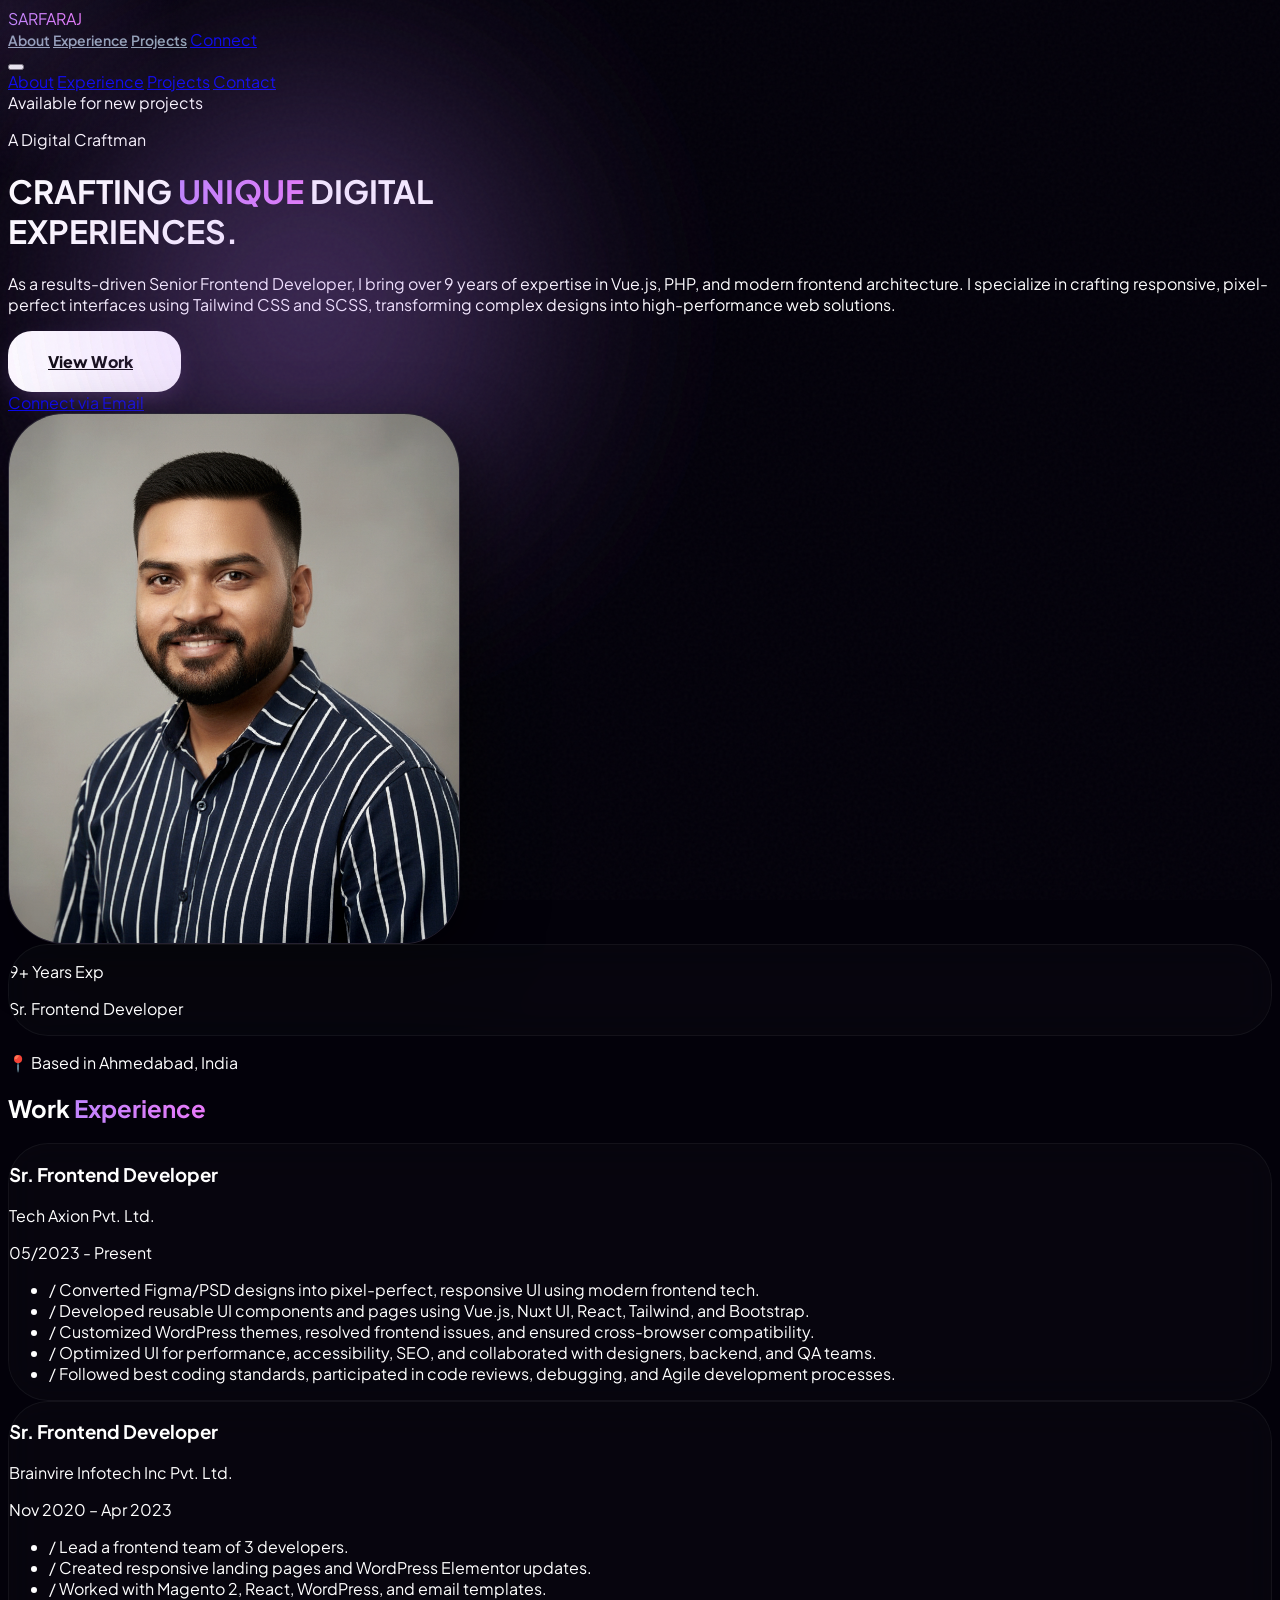
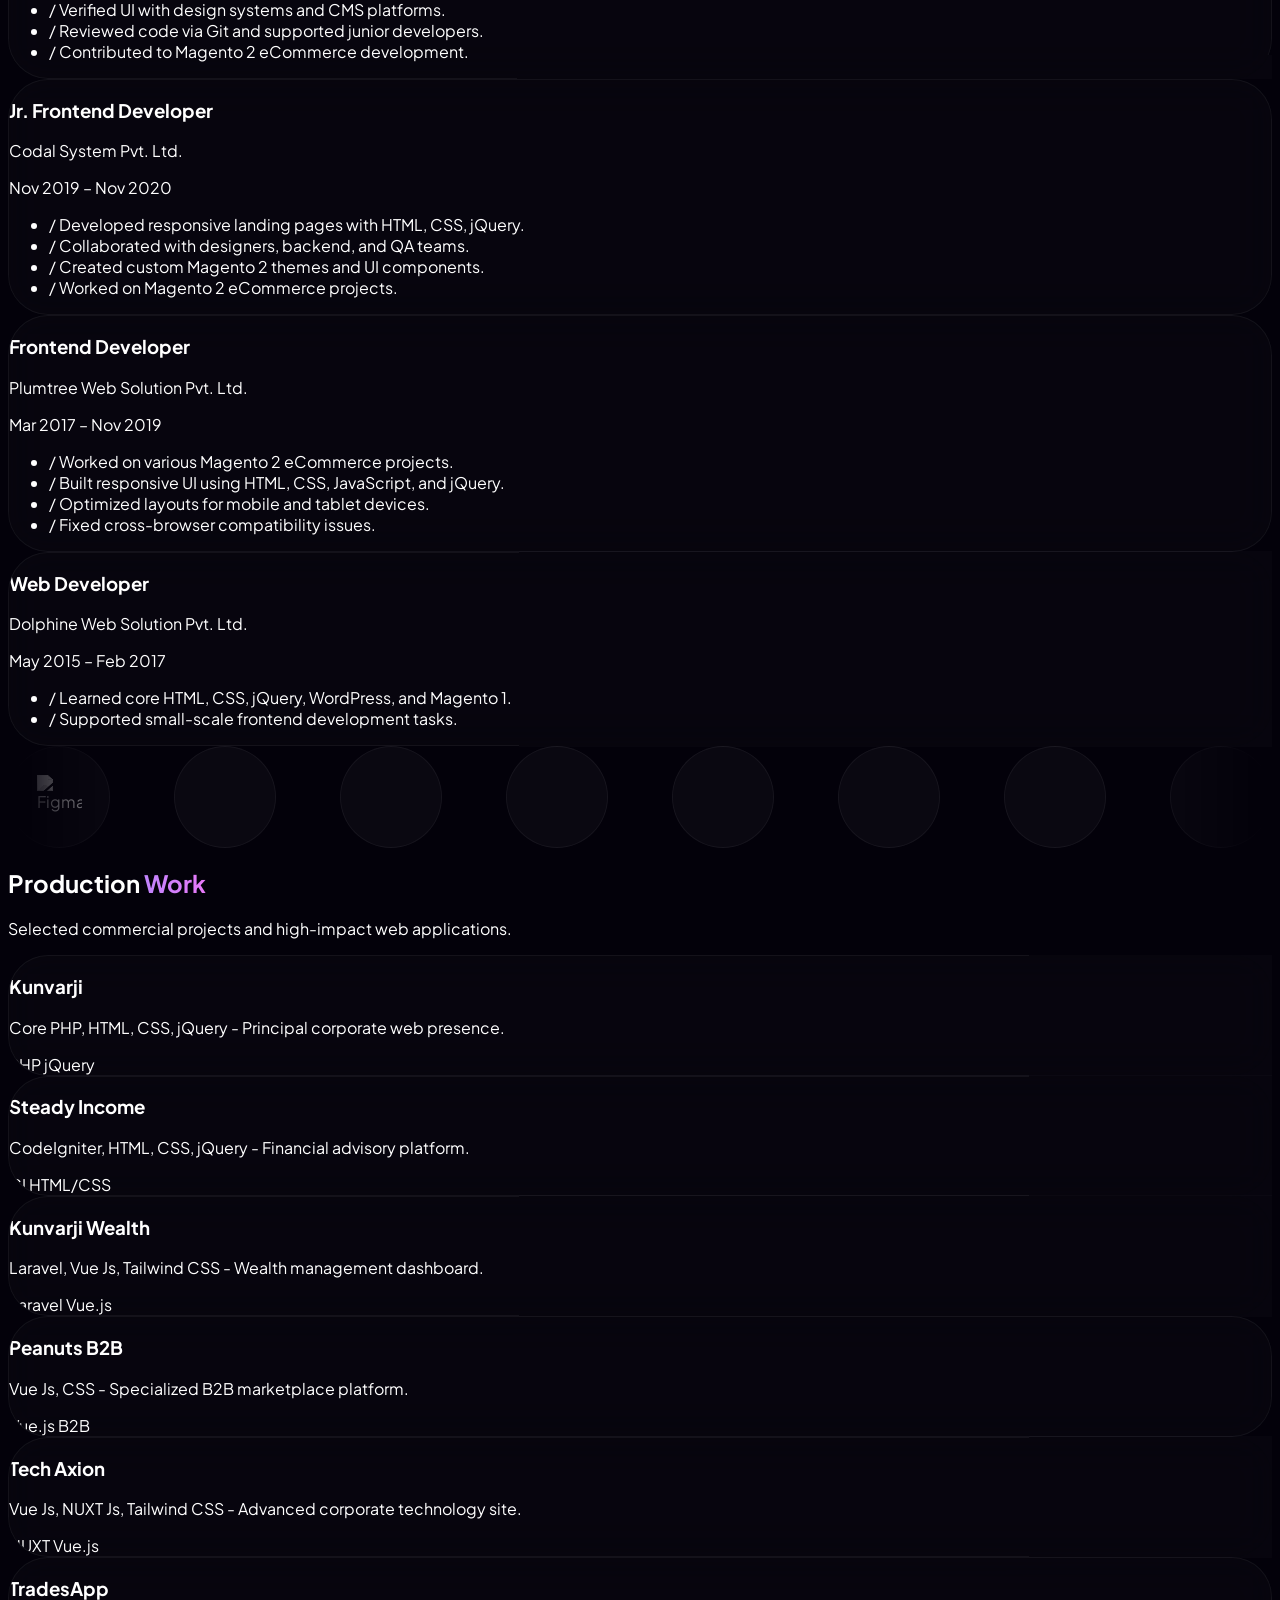
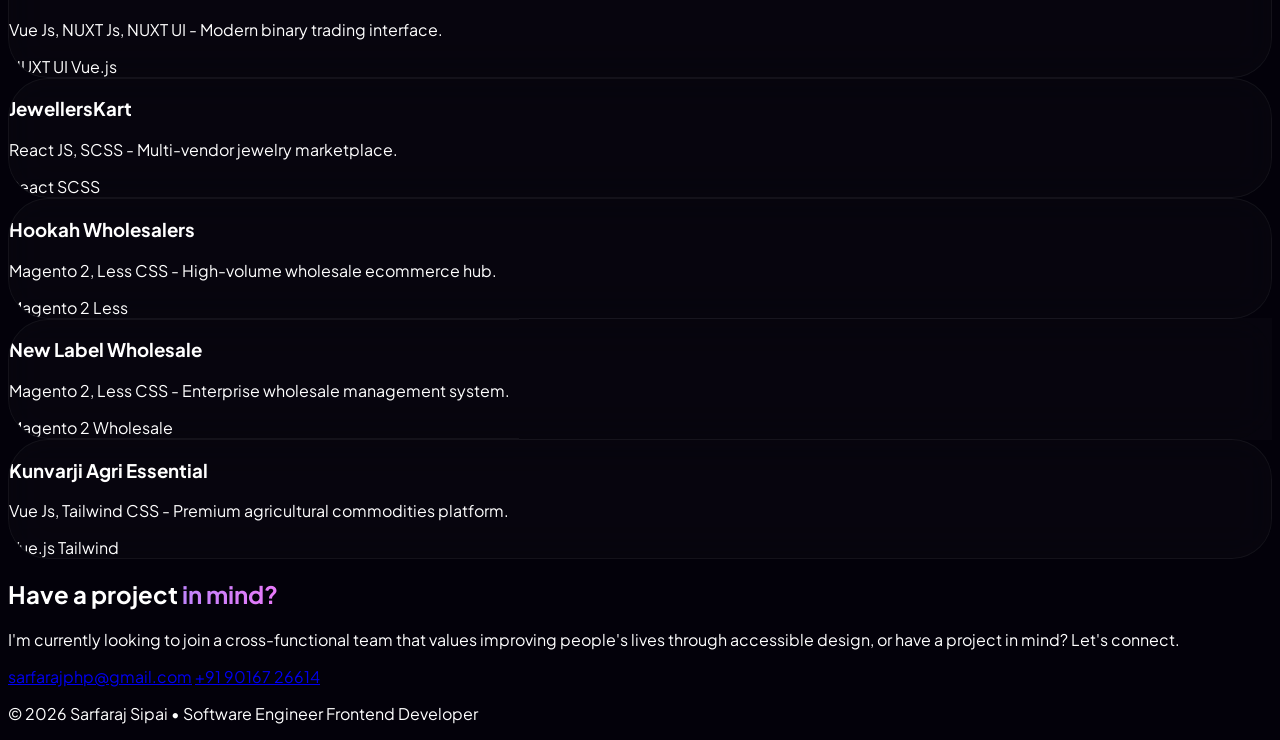
==== index.html @ a752e2d1 "updated file name" ====
<!DOCTYPE html>
<html lang="en">
<head>
    <meta charset="UTF-8">
    <meta name="viewport" content="width=device-width, initial-scale=1.0, viewport-fit=cover">
    <title>Sarfaraj Sipai | Senior Frontend Developer & UI/UX Designer</title>
    
    <!-- Premium Fonts -->
    <link rel="preconnect" href="https://fonts.googleapis.com">
    <link rel="preconnect" href="https://fonts.gstatic.com" crossorigin>
    <link href="https://fonts.googleapis.com/css2?family=Plus+Jakarta+Sans:wght@300;400;500;600;700;800&family=Outfit:wght@400;500;600;700;800;900&family=Playfair+Display:ital,wght@0,500;0,700;1,500&display=swap" rel="stylesheet">
    
    <!-- Tailwind CSS -->
    <script src="https://cdn.tailwindcss.com"></script>
    
    <!-- Lucide Icons -->
    <script src="https://unpkg.com/lucide@latest"></script>
    
    <!-- GSAP for advanced animations -->
    <script src="https://cdnjs.cloudflare.com/ajax/libs/gsap/3.12.5/gsap.min.js"></script>
    <script src="https://cdnjs.cloudflare.com/ajax/libs/gsap/3.12.5/ScrollTrigger.min.js"></script>
    
    <!-- Custom Config -->
    <script>
        tailwind.config = {
            theme: {
                extend: {
                    colors: {
                        background: '#03010a',
                        surface: '#0c0818',
                        accent: '#c084fc',
                        'accent-soft': 'rgba(192, 132, 252, 0.1)',
                        text: '#ffffff',
                        'text-muted': '#94a3b8',
                    },
                    fontFamily: {
                        sans: ['"Plus Jakarta Sans"', 'sans-serif'],
                        heading: ['Outfit', 'sans-serif'],
                        display: ['"Playfair Display"', 'serif'],
                    },
                    animation: {
                        'float': 'float 6s ease-in-out infinite',
                        'glow-pulse': 'glowPulse 4s ease-in-out infinite',
                        'shimmer': 'shimmer 2s infinite',
                        'border-flow': 'borderFlow 3s linear infinite',
                    },
                    keyframes: {
                        float: {
                            '0%, 100%': { transform: 'translateY(0px) rotate(0deg)' },
                            '50%': { transform: 'translateY(-25px) rotate(2deg)' },
                        },
                        glowPulse: {
                            '0%, 100%': { opacity: '0.2', transform: 'scale(1)' },
                            '50%': { opacity: '0.5', transform: 'scale(1.05)' },
                        },
                        shimmer: {
                            '0%': { backgroundPosition: '-200% 0' },
                            '100%': { backgroundPosition: '200% 0' },
                        },
                        borderFlow: {
                            '0%': { borderColor: 'rgba(192, 132, 252, 0.2)' },
                            '50%': { borderColor: 'rgba(192, 132, 252, 0.8)' },
                            '100%': { borderColor: 'rgba(192, 132, 252, 0.2)' },
                        }
                    }
                }
            }
        }
    </script>

    <style>
        :root {
            --background: #03010a;
            --surface: #0c0818;
            --accent: #c084fc;
            --accent-glow: rgba(192, 132, 252, 0.4);
            --text-muted: #94a3b8;
        }

        body {
            background-color: var(--background);
            color: #ffffff;
            font-family: 'Plus Jakarta Sans', sans-serif;
            -webkit-font-smoothing: antialiased;
            overflow-x: hidden;
            scroll-behavior: smooth;
        }

        .noise {
            position: fixed;
            top: 0; left: 0; width: 100%; height: 100%;
            background: url("data:image/svg+xml,%3Csvg viewBox='0 0 400 400' xmlns='http://www.w3.org/2000/svg'%3E%3Cfilter id='noiseFilter'%3E%3CfeTurbulence type='fractalNoise' baseFrequency='0.65' numOctaves='3' stitchTiles='stitch'/%3E%3C/filter%3E%3Crect width='100%25' height='100%25' filter='url(%23noiseFilter)'/%3E%3C/svg%3E");
            opacity: 0.03;
            pointer-events: none;
            z-index: 100;
        }

        .aura-glow {
            position: absolute;
            width: 600px;
            height: 600px;
            border-radius: 50%;
            filter: blur(120px);
            pointer-events: none;
            opacity: 0.2;
            background: radial-gradient(circle, var(--accent) 0%, transparent 70%);
        }

        .glass-card {
            background: rgba(255, 255, 255, 0.02);
            backdrop-filter: blur(20px);
            -webkit-backdrop-filter: blur(20px);
            border: 1px solid rgba(255, 255, 255, 0.05);
            border-radius: 2.5rem;
            transition: all 0.5s cubic-bezier(0.4, 0, 0.2, 1);
            overflow: hidden;
        }

        .glass-card:hover {
            border-color: rgba(192, 132, 252, 0.4);
            background: rgba(255, 255, 255, 0.05);
            transform: translateY(-8px);
            box-shadow: 0 25px 50px -12px rgba(168, 85, 247, 0.2);
        }

        .text-gradient {
            background: linear-gradient(to right, #c084fc, #e879f9, #c084fc);
            -webkit-background-clip: text;
            -webkit-text-fill-color: transparent;
            background-size: 200% auto;
            animation: gradientFlow 3s linear infinite;
        }

        @keyframes gradientFlow {
            0% { background-position: 0% 50%; }
            100% { background-position: 200% 50%; }
        }

        .nav-link {
            position: relative;
            font-size: 0.875rem;
            font-weight: 600;
            color: var(--text-muted);
            transition: all 0.3s ease;
            padding: 0.5rem 0;
        }

        .nav-link:hover { color: #ffffff; }

        .nav-link::after {
            content: '';
            position: absolute;
            bottom: 0; left: 0; width: 0; height: 2px;
            background: linear-gradient(90deg, var(--accent), #e879f9);
            border-radius: 9999px;
            transition: width 0.3s ease;
        }

        .nav-link:hover::after { width: 100%; }

        .btn-magnetic {
            display: inline-flex;
            align-items: center;
            gap: 0.5rem;
            padding: 1.25rem 2.5rem;
            background: #ffffff;
            color: #000000;
            font-weight: 900;
            border-radius: 1.5rem;
            transition: all 0.5s cubic-bezier(0.175, 0.885, 0.32, 1.275);
            box-shadow: 0 10px 30px -10px rgba(192, 132, 252, 0.4);
        }

        .btn-magnetic:hover {
            transform: scale(1.05) translateY(-3px);
            box-shadow: 0 15px 40px -10px rgba(192, 132, 252, 0.6);
        }

        .cursor-glow {
            width: 350px;
            height: 350px;
            background: radial-gradient(circle, rgba(192, 132, 252, 0.12) 0%, transparent 70%);
            position: fixed;
            pointer-events: none;
            z-index: 9999;
            border-radius: 50%;
            transform: translate(-50%, -50%);
            transition: transform 0.08s ease-out;
        }

        ::-webkit-scrollbar { width: 4px; }
        ::-webkit-scrollbar-track { background: transparent; }
        ::-webkit-scrollbar-thumb { background: var(--accent); border-radius: 10px; }

        .animated-underline { position: relative; }
        .animated-underline::after {
            content: '';
            position: absolute;
            bottom: -10px; left: 0; width: 0; height: 3px;
            background: linear-gradient(90deg, var(--accent), #e879f9, var(--accent));
            transition: width 0.8s cubic-bezier(0.65, 0, 0.35, 1);
        }
        .animated-underline.in-view::after { width: 100%; }

        /* Floating Portrait Frame */
        .portrait-frame {
            position: relative;
            width: 100%;
            max-width: 450px;
            aspect-ratio: 0.85;
            background: var(--surface);
            border-radius: 3.5rem;
            overflow: hidden;
            border: 1px solid rgba(255, 255, 255, 0.1);
            box-shadow: 20px 20px 60px rgba(0,0,0,0.5);
        }

        .portrait-frame img {
            width: 100%;
            height: 100%;
            object-fit: cover;
            filter: grayscale(20%) contrast(1.1);
            transition: transform 0.8s ease;
        }

        .portrait-frame:hover img {
            transform: scale(1.05) rotate(-1deg);
            filter: grayscale(0%) contrast(1.1);
        }

        .expertise-badge {
            background: rgba(192, 132, 252, 0.1);
            border: 1px solid rgba(192, 132, 252, 0.2);
            padding: 0.5rem 1rem;
            border-radius: 1rem;
            font-size: 0.75rem;
            font-weight: 800;
            color: var(--accent);
            text-transform: uppercase;
            letter-spacing: 0.05em;
        }
        /* Tech Stack Marquee */
        .marquee-container {
            overflow: hidden;
            display: flex;
            gap: 4rem;
            mask-image: linear-gradient(to right, transparent, black 10%, black 90%, transparent);
            -webkit-mask-image: linear-gradient(to right, transparent, black 10%, black 90%, transparent);
        }

        .marquee-content {
            display: flex;
            gap: 4rem;
            animation: marquee 40s linear infinite;
        }

        @keyframes marquee {
            0% { transform: translateX(0); }
            100% { transform: translateX(calc(-50% - 2rem)); }
        }

        .tech-icon-wrapper {
            width: 100px;
            height: 100px;
            background: rgba(255, 255, 255, 0.03);
            border: 1px solid rgba(255, 255, 255, 0.05);
            border-radius: 50%;
            display: flex;
            align-items: center;
            justify-content: center;
            transition: all 0.5s ease;
            position: relative;
        }

        .tech-icon-wrapper:hover {
            background: rgba(192, 132, 252, 0.1);
            border-color: rgba(192, 132, 252, 0.4);
            transform: translateY(-5px);
            box-shadow: 0 10px 30px rgba(192, 132, 252, 0.2);
        }

        .tech-icon-wrapper img {
            width: 45%;
            height: 45%;
            object-fit: contain;
            filter: grayscale(1) brightness(1.5) opacity(0.7);
            transition: all 0.5s ease;
        }

        .tech-icon-wrapper:hover img {
            filter: grayscale(0) brightness(1) opacity(1);
            transform: scale(1.1);
        }

        .tech-tooltip {
            position: absolute;
            bottom: -30px;
            left: 50%;
            transform: translateX(-50%) translateY(10px);
            background: var(--accent);
            color: black;
            font-size: 10px;
            font-weight: 900;
            padding: 4px 10px;
            border-radius: 6px;
            opacity: 0;
            pointer-events: none;
            transition: all 0.3s ease;
            text-transform: uppercase;
            white-space: nowrap;
        }

        .tech-icon-wrapper:hover .tech-tooltip {
            opacity: 1;
            transform: translateX(-50%) translateY(0);
        }

        /* Timeline Styles */
        .experience-timeline {
            position: relative;
            max-width: 1000px;
            margin: 0 auto;
        }

        .experience-timeline::before {
            content: '';
            position: absolute;
            left: 50%;
            width: 2px;
            height: 100%;
            background: linear-gradient(to bottom, var(--accent), transparent);
            transform: translateX(-50%);
            opacity: 0.2;
        }

        .timeline-item {
            position: relative;
            margin-bottom: 5rem;
            width: 50%;
            padding-right: 3rem;
        }

        .timeline-item:nth-child(even) {
            margin-left: 50%;
            padding-right: 0;
            padding-left: 3rem;
        }

        .timeline-dot {
            position: absolute;
            right: -10px;
            top: 2rem;
            width: 20px;
            height: 20px;
            background: var(--accent);
            border-radius: 50%;
            border: 4px solid var(--background);
            box-shadow: 0 0 15px var(--accent);
            z-index: 10;
        }

        .timeline-item:nth-child(even) .timeline-dot {
            left: -10px;
            right: auto;
        }

        .timeline-date {
            font-size: 0.75rem;
            font-weight: 900;
            color: var(--accent);
            text-transform: uppercase;
            letter-spacing: 0.2em;
            margin-bottom: 1rem;
            display: block;
        }

        @media (max-width: 768px) {
            .experience-timeline::before {
                left: 20px;
            }
            .timeline-item {
                width: 100%;
                padding-left: 3.5rem;
                padding-right: 0;
            }
            .timeline-item:nth-child(even) {
                margin-left: 0;
                padding-left: 3.5rem;
            }
            .timeline-dot {
                left: 10px !important;
                right: auto !important;
            }
        }
    </style>

</head>
<body class="overflow-x-hidden">

    <div class="noise"></div>
    <div class="cursor-glow hidden md:block"></div>

    <!-- BACKGROUND GLOWS -->
    <div class="fixed top-0 left-0 w-full h-full pointer-events-none -z-10">
        <div class="aura-glow top-0 -left-64 animate-glow-pulse"></div>
        <div class="aura-glow bottom-0 -right-64 animate-glow-pulse" style="animation-delay: -2s"></div>
        <div class="aura-glow top-1/2 left-1/2 -translate-x-1/2 -translate-y-1/2 w-[800px] h-[800px] opacity-10" style="animation-delay: -1s"></div>
    </div>

    <!-- NAVIGATION -->
    <nav class="fixed top-0 left-0 right-0 z-50 py-6 px-6 transition-all duration-500" id="main-nav">
        <div class="max-w-7xl mx-auto flex justify-between items-center bg-white/[0.01] backdrop-blur-xl rounded-[2.5rem] px-8 md:px-10 py-4 border border-white/[0.05]">
            <a href="#" class="text-2xl font-black tracking-tighter heading-font text-gradient">SARFARAJ</a>
            
            <div class="hidden md:flex items-center gap-10">
                <a href="#about" class="nav-link">About</a>
                <a href="#experience" class="nav-link">Experience</a>
                <a href="#projects" class="nav-link">Projects</a>
                <a href="#contact" class="px-6 py-3 bg-accent/10 border border-accent/20 rounded-2xl text-accent text-xs font-black uppercase tracking-widest hover:bg-accent hover:text-white transition-all duration-300">Connect</a>
            </div>

            <button class="md:hidden text-white" id="mobileMenuBtn"><i data-lucide="menu"></i></button>
        </div>
        <!-- Mobile Menu -->
        <div id="mobileMenu" class="hidden md:hidden absolute top-full left-0 right-0 mx-6 mt-2 bg-background/95 backdrop-blur-xl border border-white/10 rounded-2xl py-6 flex flex-col items-center gap-5 z-40">
            <a href="#about" class="text-white text-lg font-semibold">About</a>
            <a href="#experience" class="text-white text-lg font-semibold">Experience</a>
            <a href="#projects" class="text-white text-lg font-semibold">Projects</a>
            <a href="#contact" class="text-accent text-lg font-semibold">Contact</a>
        </div>
    </nav>

    <!-- HERO SECTION -->
    <header id="about" class="min-h-screen flex items-center pt-32 pb-20 container mx-auto px-6 relative">
        <div class="grid lg:grid-cols-2 gap-16 items-center">
            <div class="space-y-10 opacity-0" id="heroContent">
                <div class="inline-flex items-center gap-3 px-5 py-2.5 rounded-full bg-green-600/5 border border-green-600/10">
                    <span class="relative flex h-2.5 w-2.5">
                        <span class="animate-ping absolute inline-flex h-full w-full rounded-full bg-green-600 opacity-75"></span>
                        <span class="relative inline-flex rounded-full h-2.5 w-2.5 bg-green-600"></span>
                    </span>
                    <span class="text-[10px] font-black tracking-[0.3em] text-green-600 uppercase">Available for new projects</span>
                </div>

                <div class="space-y-1">
                    <p class="text-accent font-black tracking-widest uppercase text-xs mb-4">A Digital Craftman</p>
                    <h1 class="font-heading text-6xl md:text-7xl lg:text-9xl font-black leading-[0.85] tracking-tightest">
                        CRAFTING <span class="text-gradient">UNIQUE</span> DIGITAL<br>EXPERIENCES.
                    </h1>
                </div>

                <p class="text-xl text-text-muted max-w-xl leading-relaxed font-medium">
                    As a results-driven <span class="text-white font-bold">Senior Frontend Developer</span>, I bring over 9 years of expertise in Vue.js, PHP, and modern frontend architecture. I specialize in crafting responsive, pixel-perfect interfaces using <span class="text-accent font-bold">Tailwind CSS</span> and <span class="text-accent font-bold">SCSS</span>, transforming complex designs into high-performance web solutions.
                </p>

                <div class="flex flex-wrap gap-8 items-center pt-4">
                    <a href="#projects" class="btn-magnetic">
                        View Work <i data-lucide="sparkles" class="w-5 h-5"></i>
                    </a>
                    <div class="flex items-center gap-4 text-text-muted hover:text-white transition cursor-pointer group">
                        <span class="w-12 h-[2px] bg-accent/20 group-hover:w-20 group-hover:bg-accent transition-all duration-500"></span>
                        <a href="mailto:sarfarajphp@gmail.com" class="text-xs font-black tracking-[0.2em] uppercase">Connect via Email</a>
                    </div>
                </div>
            </div>

            <div class="flex justify-center lg:justify-end opacity-0" id="heroAvatar">
                <div class="relative group">
                    <div class="absolute -inset-10 bg-accent/30 blur-[120px] rounded-full animate-glow-pulse"></div>
                    
                    <!-- Portrait Frame -->
                    <div class="portrait-frame rotate-2 group-hover:rotate-0 transition-all duration-700">
                        <img src="self-image.png" alt="Sarfaraj Sipai Portfolio Portrait">
                        <div class="absolute inset-0 bg-gradient-to-t from-background/80 via-transparent to-transparent opacity-60"></div>
                    </div>

                    <div class="absolute -bottom-8 -right-8 glass-card p-6 border-accent/20 animate-float">
                        <div class="flex items-center gap-4">
                            <div class="w-12 h-12 rounded-2xl bg-accent flex items-center justify-center">
                                <i data-lucide="award" class="text-black w-6 h-6 font-bold"></i>
                            </div>
                            <div>
                                <p class="text-white font-black text-sm">9+ Years Exp</p>
                                <p class="text-text-muted text-[10px] uppercase font-bold tracking-widest">Sr. Frontend Developer</p>
                            </div>
                        </div>
                    </div>

                    <div class="absolute -top-6 -left-6 bg-white/10 backdrop-blur-xl rounded-2xl px-6 py-3 border border-white/10 opacity-0 group-hover:opacity-100 transition-all duration-500">
                        <p class="text-white text-xs font-bold">📍 Based in Ahmedabad, India</p>
                    </div>
                </div>
            </div>
        </div>
    </header>

    <!-- WORK EXPERIENCE SECTION (Resume content exactly) -->
    <section id="experience" class="py-32 container mx-auto px-6">
        <div class="section-header opacity-0" id="expHeader">
            <h2 class="font-heading text-4xl md:text-6xl font-black mb-6 animated-underline">Work <span class="text-gradient">Experience</span></h2>
            <div class="w-20 h-1.5 bg-accent/40 mx-auto rounded-full"></div>
        </div>

        <div class="grid lg:grid-cols-1 gap-8 max-w-5xl mx-auto">
            <!-- Experience 1 - Tech Axion -->
            <div class="glass-card p-8 md:p-10 group opacity-0" id="exp1">
                <div class="flex flex-col md:flex-row gap-8">
                    <div class="w-16 h-16 rounded-2xl bg-accent/20 flex items-center justify-center shrink-0 group-hover:bg-accent transition-all duration-500">
                        <i data-lucide="blocks" class="text-accent w-8 h-8 group-hover:text-white transition"></i>
                    </div>
                    <div class="flex-grow">
                        <div class="flex flex-col md:flex-row justify-between items-start md:items-center mb-6 gap-2">
                            <div>
                                <h3 class="text-2xl font-black heading-font">Sr. Frontend Developer</h3>
                                <p class="text-accent font-bold text-lg">Tech Axion Pvt. Ltd.</p>
                            </div>
                            <span class="px-4 py-1.5 bg-accent/10 border border-accent/20 rounded-full text-accent text-xs font-black uppercase tracking-widest">05/2023 - Present</span>
                        </div>
                        <ul class="space-y-3">
                            <li class="flex gap-3 text-text-muted text-sm md:text-base leading-relaxed">
                                <span class="text-accent font-bold">/</span> 
                                <span>Converted Figma/PSD designs into pixel-perfect, responsive UI using modern frontend tech.</span>
                            </li>
                            <li class="flex gap-3 text-text-muted text-sm md:text-base leading-relaxed">
                                <span class="text-accent font-bold">/</span> 
                                <span>Developed reusable UI components and pages using Vue.js, Nuxt UI, React, Tailwind, and Bootstrap.</span>
                            </li>
                            <li class="flex gap-3 text-text-muted text-sm md:text-base leading-relaxed">
                                <span class="text-accent font-bold">/</span> 
                                <span>Customized WordPress themes, resolved frontend issues, and ensured cross-browser compatibility.</span>
                            </li>
                            <li class="flex gap-3 text-text-muted text-sm md:text-base leading-relaxed">
                                <span class="text-accent font-bold">/</span> 
                                <span>Optimized UI for performance, accessibility, SEO, and collaborated with designers, backend, and QA teams.</span>
                            </li>
                            <li class="flex gap-3 text-text-muted text-sm md:text-base leading-relaxed">
                                <span class="text-accent font-bold">/</span> 
                                <span>Followed best coding standards, participated in code reviews, debugging, and Agile development processes.</span>
                            </li>
                        </ul>
                    </div>
                </div>
            </div>

            <!-- Experience 2 - Brainvire -->
            <div class="glass-card p-8 md:p-10 group opacity-0" id="exp2">
                <div class="flex flex-col md:flex-row gap-8">
                    <div class="w-16 h-16 rounded-2xl bg-accent/20 flex items-center justify-center shrink-0 group-hover:bg-accent transition-all duration-500">
                        <i data-lucide="code-2" class="text-accent w-8 h-8 group-hover:text-white transition"></i>
                    </div>
                    <div class="flex-grow">
                        <div class="flex flex-col md:flex-row justify-between items-start md:items-center mb-6 gap-2">
                            <div>
                                <h3 class="text-2xl font-black heading-font">Sr. Frontend Developer</h3>
                                <p class="text-accent font-bold text-lg">Brainvire Infotech Inc Pvt. Ltd.</p>
                            </div>
                            <span class="px-4 py-1.5 bg-accent/10 border border-accent/20 rounded-full text-accent text-xs font-black uppercase tracking-widest">Nov 2020 – Apr 2023</span>
                        </div>
                        <ul class="space-y-3">
                            <li class="flex gap-3 text-text-muted text-sm md:text-base leading-relaxed">
                                <span class="text-accent font-bold">/</span> 
                                <span>Lead a frontend team of 3 developers.</span>
                            </li>
                            <li class="flex gap-3 text-text-muted text-sm md:text-base leading-relaxed">
                                <span class="text-accent font-bold">/</span> 
                                <span>Created responsive landing pages and WordPress Elementor updates.</span>
                            </li>
                            <li class="flex gap-3 text-text-muted text-sm md:text-base leading-relaxed">
                                <span class="text-accent font-bold">/</span> 
                                <span>Worked with Magento 2, React, WordPress, and email templates.</span>
                            </li>
                            <li class="flex gap-3 text-text-muted text-sm md:text-base leading-relaxed">
                                <span class="text-accent font-bold">/</span> 
                                <span>Verified UI with design systems and CMS platforms.</span>
                            </li>
                            <li class="flex gap-3 text-text-muted text-sm md:text-base leading-relaxed">
                                <span class="text-accent font-bold">/</span> 
                                <span>Reviewed code via Git and supported junior developers.</span>
                            </li>
                            <li class="flex gap-3 text-text-muted text-sm md:text-base leading-relaxed">
                                <span class="text-accent font-bold">/</span> 
                                <span>Contributed to Magento 2 eCommerce development.</span>
                            </li>
                        </ul>
                    </div>
                </div>
            </div>

            <!-- Experience 3 - Codal System -->
            <div class="glass-card p-8 md:p-10 group opacity-0" id="exp3">
                <div class="flex flex-col md:flex-row gap-8">
                    <div class="w-16 h-16 rounded-2xl bg-accent/20 flex items-center justify-center shrink-0 group-hover:bg-accent transition-all duration-500">
                        <i data-lucide="layout" class="text-accent w-8 h-8 group-hover:text-white transition"></i>
                    </div>
                    <div class="flex-grow">
                        <div class="flex flex-col md:flex-row justify-between items-start md:items-center mb-6 gap-2">
                            <div>
                                <h3 class="text-2xl font-black heading-font">Jr. Frontend Developer</h3>
                                <p class="text-accent font-bold text-lg">Codal System Pvt. Ltd.</p>
                            </div>
                            <span class="px-4 py-1.5 bg-accent/10 border border-accent/20 rounded-full text-accent text-xs font-black uppercase tracking-widest">Nov 2019 – Nov 2020</span>
                        </div>
                        <ul class="space-y-3">
                            <li class="flex gap-3 text-text-muted text-sm md:text-base leading-relaxed">
                                <span class="text-accent font-bold">/</span> 
                                <span>Developed responsive landing pages with HTML, CSS, jQuery.</span>
                            </li>
                            <li class="flex gap-3 text-text-muted text-sm md:text-base leading-relaxed">
                                <span class="text-accent font-bold">/</span> 
                                <span>Collaborated with designers, backend, and QA teams.</span>
                            </li>
                            <li class="flex gap-3 text-text-muted text-sm md:text-base leading-relaxed">
                                <span class="text-accent font-bold">/</span> 
                                <span>Created custom Magento 2 themes and UI components.</span>
                            </li>
                            <li class="flex gap-3 text-text-muted text-sm md:text-base leading-relaxed">
                                <span class="text-accent font-bold">/</span> 
                                <span>Worked on Magento 2 eCommerce projects.</span>
                            </li>
                        </ul>
                    </div>
                </div>
            </div>

            <!-- Experience 4 - Plumtree -->
            <div class="glass-card p-8 md:p-10 group opacity-0" id="exp4">
                <div class="flex flex-col md:flex-row gap-8">
                    <div class="w-16 h-16 rounded-2xl bg-accent/20 flex items-center justify-center shrink-0 group-hover:bg-accent transition-all duration-500">
                        <i data-lucide="layers" class="text-accent w-8 h-8 group-hover:text-white transition"></i>
                    </div>
                    <div class="flex-grow">
                        <div class="flex flex-col md:flex-row justify-between items-start md:items-center mb-6 gap-2">
                            <div>
                                <h3 class="text-2xl font-black heading-font">Frontend Developer</h3>
                                <p class="text-accent font-bold text-lg">Plumtree Web Solution Pvt. Ltd.</p>
                            </div>
                            <span class="px-4 py-1.5 bg-accent/10 border border-accent/20 rounded-full text-accent text-xs font-black uppercase tracking-widest">Mar 2017 – Nov 2019</span>
                        </div>
                        <ul class="space-y-3">
                            <li class="flex gap-3 text-text-muted text-sm md:text-base leading-relaxed">
                                <span class="text-accent font-bold">/</span> 
                                <span>Worked on various Magento 2 eCommerce projects.</span>
                            </li>
                            <li class="flex gap-3 text-text-muted text-sm md:text-base leading-relaxed">
                                <span class="text-accent font-bold">/</span> 
                                <span>Built responsive UI using HTML, CSS, JavaScript, and jQuery.</span>
                            </li>
                            <li class="flex gap-3 text-text-muted text-sm md:text-base leading-relaxed">
                                <span class="text-accent font-bold">/</span> 
                                <span>Optimized layouts for mobile and tablet devices.</span>
                            </li>
                            <li class="flex gap-3 text-text-muted text-sm md:text-base leading-relaxed">
                                <span class="text-accent font-bold">/</span> 
                                <span>Fixed cross-browser compatibility issues.</span>
                            </li>
                        </ul>
                    </div>
                </div>
            </div>

            <!-- Experience 5 - Dolphine -->
            <div class="glass-card p-8 md:p-10 group opacity-0" id="exp5">
                <div class="flex flex-col md:flex-row gap-8">
                    <div class="w-16 h-16 rounded-2xl bg-accent/20 flex items-center justify-center shrink-0 group-hover:bg-accent transition-all duration-500">
                        <i data-lucide="terminal" class="text-accent w-8 h-8 group-hover:text-white transition"></i>
                    </div>
                    <div class="flex-grow">
                        <div class="flex flex-col md:flex-row justify-between items-start md:items-center mb-6 gap-2">
                            <div>
                                <h3 class="text-2xl font-black heading-font">Web Developer</h3>
                                <p class="text-accent font-bold text-lg">Dolphine Web Solution Pvt. Ltd.</p>
                            </div>
                            <span class="px-4 py-1.5 bg-accent/10 border border-accent/20 rounded-full text-accent text-xs font-black uppercase tracking-widest">May 2015 – Feb 2017</span>
                        </div>
                        <ul class="space-y-3">
                            <li class="flex gap-3 text-text-muted text-sm md:text-base leading-relaxed">
                                <span class="text-accent font-bold">/</span> 
                                <span>Learned core HTML, CSS, jQuery, WordPress, and Magento 1.</span>
                            </li>
                            <li class="flex gap-3 text-text-muted text-sm md:text-base leading-relaxed">
                                <span class="text-accent font-bold">/</span> 
                                <span>Supported small-scale frontend development tasks.</span>
                            </li>
                        </ul>
                    </div>
                </div>
            </div>
        </div>
    </section>


    <!-- VISUAL TECH STACK MARQUEE -->
    <section class="py-24 overflow-hidden border-y border-white/[0.03] bg-white/[0.01]">
        <div class="marquee-container">
            <div class="marquee-content" id="techMarquee">
                <!-- Figma -->
                <div class="tech-icon-wrapper">
                    <img src="https://cdn.simpleicons.org/figma/c084fc" alt="Figma">
                    <div class="tech-tooltip">Figma</div>
                </div>
                <!-- React -->
                <div class="tech-icon-wrapper">
                    <img src="https://cdn.simpleicons.org/react/c084fc" alt="React">
                    <div class="tech-tooltip">React</div>
                </div>
                <!-- Tailwind -->
                <div class="tech-icon-wrapper">
                    <img src="https://cdn.simpleicons.org/tailwindcss/c084fc" alt="Tailwind CSS">
                    <div class="tech-tooltip">Tailwind</div>
                </div>
                <!-- Vue.js -->
                <div class="tech-icon-wrapper">
                    <img src="https://cdn.simpleicons.org/vuedotjs/c084fc" alt="Vue.js">
                    <div class="tech-tooltip">Vue.js</div>
                </div>
                <!-- JavaScript -->
                <div class="tech-icon-wrapper">
                    <img src="https://cdn.simpleicons.org/javascript/c084fc" alt="JavaScript">
                    <div class="tech-tooltip">JavaScript</div>
                </div>
                <!-- Node.js -->
                <div class="tech-icon-wrapper">
                    <img src="https://cdn.simpleicons.org/nodedotjs/c084fc" alt="Node.js">
                    <div class="tech-tooltip">Node.js</div>
                </div>
                <!-- PHP -->
                <div class="tech-icon-wrapper">
                    <img src="https://cdn.simpleicons.org/php/c084fc" alt="PHP">
                    <div class="tech-tooltip">PHP</div>
                </div>
                <!-- Magento -->
                <div class="tech-icon-wrapper">
                    <img src="https://raw.githubusercontent.com/simple-icons/simple-icons/develop/icons/magento.svg" style="filter: invert(65%) sepia(35%) saturate(5475%) hue-rotate(222deg) brightness(101%) contrast(98%);" alt="Magento">
                    <div class="tech-tooltip">Magento</div>
                </div>
                <!-- WordPress -->
                <div class="tech-icon-wrapper">
                    <img src="https://cdn.simpleicons.org/wordpress/c084fc" alt="WordPress">
                    <div class="tech-tooltip">WordPress</div>
                </div>
                <!-- CSS3 -->
                <div class="tech-icon-wrapper">
                    <img src="https://cdn.simpleicons.org/css3/c084fc" alt="CSS3">
                    <div class="tech-tooltip">CSS3</div>
                </div>

                <!-- Duplicate for seamless loop -->
                <div class="tech-icon-wrapper">
                    <img src="https://cdn.simpleicons.org/figma/c084fc" alt="Figma">
                    <div class="tech-tooltip">Figma</div>
                </div>
                <div class="tech-icon-wrapper">
                    <img src="https://cdn.simpleicons.org/react/c084fc" alt="React">
                    <div class="tech-tooltip">React</div>
                </div>
                <div class="tech-icon-wrapper">
                    <img src="https://cdn.simpleicons.org/tailwindcss/c084fc" alt="Tailwind CSS">
                    <div class="tech-tooltip">Tailwind</div>
                </div>
                <div class="tech-icon-wrapper">
                    <img src="https://cdn.simpleicons.org/vuedotjs/c084fc" alt="Vue.js">
                    <div class="tech-tooltip">Vue.js</div>
                </div>
                <div class="tech-icon-wrapper">
                    <img src="https://cdn.simpleicons.org/javascript/c084fc" alt="JavaScript">
                    <div class="tech-tooltip">JavaScript</div>
                </div>
                <div class="tech-icon-wrapper">
                    <img src="https://cdn.simpleicons.org/nodedotjs/c084fc" alt="Node.js">
                    <div class="tech-tooltip">Node.js</div>
                </div>
                <div class="tech-icon-wrapper">
                    <img src="https://cdn.simpleicons.org/php/c084fc" alt="PHP">
                    <div class="tech-tooltip">PHP</div>
                </div>
                <div class="tech-icon-wrapper">
                    <img src="https://raw.githubusercontent.com/simple-icons/simple-icons/develop/icons/magento.svg" style="filter: invert(65%) sepia(35%) saturate(5475%) hue-rotate(222deg) brightness(101%) contrast(98%);" alt="Magento">
                    <div class="tech-tooltip">Magento</div>
                </div>
                <div class="tech-icon-wrapper">
                    <img src="https://cdn.simpleicons.org/wordpress/c084fc" alt="WordPress">
                    <div class="tech-tooltip">WordPress</div>
                </div>
                <div class="tech-icon-wrapper">
                    <img src="https://cdn.simpleicons.org/css3/c084fc" alt="CSS3">
                    <div class="tech-tooltip">CSS3</div>
                </div>
            </div>
        </div>
    </section>

    <section id="projects" class="py-32 container mx-auto px-6 overflow-hidden">
        <div class="flex flex-col md:flex-row justify-between items-end mb-20 gap-8 opacity-0" id="projectHeader">
            <div class="max-w-xl">
                <h2 class="font-heading text-4xl md:text-6xl font-black mb-4 animated-underline">Production <span class="text-gradient">Work</span></h2>
                <p class="text-text-muted font-medium">Selected commercial projects and high-impact web applications.</p>
            </div>
        </div>

        <div class="grid md:grid-cols-2 lg:grid-cols-3 gap-8">
            <!-- Project 1: Kunvarji -->
            <div class="glass-card group opacity-0" id="proj1">
                <div class="p-8 h-full flex flex-col">
                    <div class="flex justify-between items-start mb-6">
                        <div class="w-12 h-12 rounded-xl bg-accent/10 flex items-center justify-center text-accent group-hover:bg-accent group-hover:text-black transition-all">
                            <i data-lucide="globe"></i>
                        </div>
                        <a href="https://kunvarji.com" target="_blank" class="w-10 h-10 rounded-full border border-white/10 flex items-center justify-center hover:bg-accent transition-all">
                            <i data-lucide="external-link" class="w-4 h-4"></i>
                        </a>
                    </div>
                    <h3 class="text-xl font-black mb-3 group-hover:text-accent transition">Kunvarji</h3>
                    <p class="text-text-muted text-sm mb-6 flex-grow">Core PHP, HTML, CSS, jQuery - Principal corporate web presence.</p>
                    <div class="flex flex-wrap gap-2">
                        <span class="text-[9px] font-bold bg-white/5 px-3 py-1 rounded-full uppercase tracking-widest">PHP</span>
                        <span class="text-[9px] font-bold bg-white/5 px-3 py-1 rounded-full uppercase tracking-widest">jQuery</span>
                    </div>
                </div>
            </div>

            <!-- Project 2: Steady Income -->
            <div class="glass-card group opacity-0" id="proj2">
                <div class="p-8 h-full flex flex-col">
                    <div class="flex justify-between items-start mb-6">
                        <div class="w-12 h-12 rounded-xl bg-accent/10 flex items-center justify-center text-accent group-hover:bg-accent group-hover:text-black transition-all">
                            <i data-lucide="trending-up"></i>
                        </div>
                        <a href="https://steadyincome.in/" target="_blank" class="w-10 h-10 rounded-full border border-white/10 flex items-center justify-center hover:bg-accent transition-all">
                            <i data-lucide="external-link" class="w-4 h-4"></i>
                        </a>
                    </div>
                    <h3 class="text-xl font-black mb-3 group-hover:text-accent transition">Steady Income</h3>
                    <p class="text-text-muted text-sm mb-6 flex-grow">CodeIgniter, HTML, CSS, jQuery - Financial advisory platform.</p>
                    <div class="flex flex-wrap gap-2">
                        <span class="text-[9px] font-bold bg-white/5 px-3 py-1 rounded-full uppercase tracking-widest">CI</span>
                        <span class="text-[9px] font-bold bg-white/5 px-3 py-1 rounded-full uppercase tracking-widest">HTML/CSS</span>
                    </div>
                </div>
            </div>

            <!-- Project 3: Kunvarji Wealth -->
            <div class="glass-card group opacity-0" id="proj3">
                <div class="p-8 h-full flex flex-col">
                    <div class="flex justify-between items-start mb-6">
                        <div class="w-12 h-12 rounded-xl bg-accent/10 flex items-center justify-center text-accent group-hover:bg-accent group-hover:text-black transition-all">
                            <i data-lucide="pie-chart"></i>
                        </div>
                        <a href="https://kunvarjiwealth.com" target="_blank" class="w-10 h-10 rounded-full border border-white/10 flex items-center justify-center hover:bg-accent transition-all">
                            <i data-lucide="external-link" class="w-4 h-4"></i>
                        </a>
                    </div>
                    <h3 class="text-xl font-black mb-3 group-hover:text-accent transition">Kunvarji Wealth</h3>
                    <p class="text-text-muted text-sm mb-6 flex-grow">Laravel, Vue Js, Tailwind CSS - Wealth management dashboard.</p>
                    <div class="flex flex-wrap gap-2">
                        <span class="text-[9px] font-bold bg-accent/20 text-accent px-3 py-1 rounded-full uppercase tracking-widest">Laravel</span>
                        <span class="text-[9px] font-bold bg-accent/20 text-accent px-3 py-1 rounded-full uppercase tracking-widest">Vue.js</span>
                    </div>
                </div>
            </div>

            <!-- Project 4: Peanuts B2B -->
            <div class="glass-card group opacity-0" id="proj4">
                <div class="p-8 h-full flex flex-col">
                    <div class="flex justify-between items-start mb-6">
                        <div class="w-12 h-12 rounded-xl bg-accent/10 flex items-center justify-center text-accent group-hover:bg-accent group-hover:text-black transition-all">
                            <i data-lucide="shopping-bag"></i>
                        </div>
                        <a href="https://peanuts-b2b.kunvarji.com/" target="_blank" class="w-10 h-10 rounded-full border border-white/10 flex items-center justify-center hover:bg-accent transition-all">
                            <i data-lucide="external-link" class="w-4 h-4"></i>
                        </a>
                    </div>
                    <h3 class="text-xl font-black mb-3 group-hover:text-accent transition">Peanuts B2B</h3>
                    <p class="text-text-muted text-sm mb-6 flex-grow">Vue Js, CSS - Specialized B2B marketplace platform.</p>
                    <div class="flex flex-wrap gap-2">
                        <span class="text-[9px] font-bold bg-white/5 px-3 py-1 rounded-full uppercase tracking-widest">Vue.js</span>
                        <span class="text-[9px] font-bold bg-white/5 px-3 py-1 rounded-full uppercase tracking-widest">B2B</span>
                    </div>
                </div>
            </div>

            <!-- Project 5: Tech Axion -->
            <div class="glass-card group opacity-0" id="proj5">
                <div class="p-8 h-full flex flex-col">
                    <div class="flex justify-between items-start mb-6">
                        <div class="w-12 h-12 rounded-xl bg-accent/10 flex items-center justify-center text-accent group-hover:bg-accent group-hover:text-black transition-all">
                            <i data-lucide="cpu"></i>
                        </div>
                        <a href="https://techaxion.com/" target="_blank" class="w-10 h-10 rounded-full border border-white/10 flex items-center justify-center hover:bg-accent transition-all">
                            <i data-lucide="external-link" class="w-4 h-4"></i>
                        </a>
                    </div>
                    <h3 class="text-xl font-black mb-3 group-hover:text-accent transition">Tech Axion</h3>
                    <p class="text-text-muted text-sm mb-6 flex-grow">Vue Js, NUXT Js, Tailwind CSS - Advanced corporate technology site.</p>
                    <div class="flex flex-wrap gap-2">
                        <span class="text-[9px] font-bold bg-accent/20 text-accent px-3 py-1 rounded-full uppercase tracking-widest">NUXT</span>
                        <span class="text-[9px] font-bold bg-accent/20 text-accent px-3 py-1 rounded-full uppercase tracking-widest">Vue.js</span>
                    </div>
                </div>
            </div>

            <!-- Project 6: TradesApp -->
            <div class="glass-card group opacity-0" id="proj6">
                <div class="p-8 h-full flex flex-col">
                    <div class="flex justify-between items-start mb-6">
                        <div class="w-12 h-12 rounded-xl bg-[#d4622a]/10 flex items-center justify-center text-[#d4622a] group-hover:bg-[#d4622a] group-hover:text-black transition-all">
                            <i data-lucide="candlestick-chart"></i>
                        </div>
                        <a href="https://tradesapp.in/" target="_blank" class="w-10 h-10 rounded-full border border-white/10 flex items-center justify-center hover:bg-[#d4622a] transition-all">
                            <i data-lucide="external-link" class="w-4 h-4"></i>
                        </a>
                    </div>
                    <h3 class="text-xl font-black mb-3 group-hover:text-[#d4622a] transition">TradesApp</h3>
                    <p class="text-text-muted text-sm mb-6 flex-grow">Vue Js, NUXT Js, NUXT UI - Modern binary trading interface.</p>
                    <div class="flex flex-wrap gap-2">
                        <span class="text-[9px] font-bold bg-[#d4622a]/20 text-[#d4622a] px-3 py-1 rounded-full uppercase tracking-widest">NUXT UI</span>
                        <span class="text-[9px] font-bold bg-[#d4622a]/20 text-[#d4622a] px-3 py-1 rounded-full uppercase tracking-widest">Vue.js</span>
                    </div>
                </div>
            </div>

            <!-- Project 7: JewellersKart -->
            <div class="glass-card group opacity-0" id="proj7">
                <div class="p-8 h-full flex flex-col">
                    <div class="flex justify-between items-start mb-6">
                        <div class="w-12 h-12 rounded-xl bg-accent/10 flex items-center justify-center text-accent group-hover:bg-accent group-hover:text-black transition-all">
                            <i data-lucide="gem"></i>
                        </div>
                        <a href="https://www.jewellerskart.com" target="_blank" class="w-10 h-10 rounded-full border border-white/10 flex items-center justify-center hover:bg-accent transition-all">
                            <i data-lucide="external-link" class="w-4 h-4"></i>
                        </a>
                    </div>
                    <h3 class="text-xl font-black mb-3 group-hover:text-accent transition">JewellersKart</h3>
                    <p class="text-text-muted text-sm mb-6 flex-grow">React JS, SCSS - Multi-vendor jewelry marketplace.</p>
                    <div class="flex flex-wrap gap-2">
                        <span class="text-[9px] font-bold bg-white/5 px-3 py-1 rounded-full uppercase tracking-widest">React</span>
                        <span class="text-[9px] font-bold bg-white/5 px-3 py-1 rounded-full uppercase tracking-widest">SCSS</span>
                    </div>
                </div>
            </div>

            <!-- Project 8: Hookah Wholesalers -->
            <div class="glass-card group opacity-0" id="proj8">
                <div class="p-8 h-full flex flex-col">
                    <div class="flex justify-between items-start mb-6">
                        <div class="w-12 h-12 rounded-xl bg-accent/10 flex items-center justify-center text-accent group-hover:bg-accent group-hover:text-black transition-all">
                            <i data-lucide="package"></i>
                        </div>
                        <a href="https://www.hookahwholesalers.com" target="_blank" class="w-10 h-10 rounded-full border border-white/10 flex items-center justify-center hover:bg-accent transition-all">
                            <i data-lucide="external-link" class="w-4 h-4"></i>
                        </a>
                    </div>
                    <h3 class="text-xl font-black mb-3 group-hover:text-accent transition">Hookah Wholesalers</h3>
                    <p class="text-text-muted text-sm mb-6 flex-grow">Magento 2, Less CSS - High-volume wholesale ecommerce hub.</p>
                    <div class="flex flex-wrap gap-2">
                        <span class="text-[9px] font-bold bg-white/5 px-3 py-1 rounded-full uppercase tracking-widest">Magento 2</span>
                        <span class="text-[9px] font-bold bg-white/5 px-3 py-1 rounded-full uppercase tracking-widest">Less</span>
                    </div>
                </div>
            </div>

            <!-- Project 9: New Label Wholesale -->
            <div class="glass-card group opacity-0" id="proj9">
                <div class="p-8 h-full flex flex-col">
                    <div class="flex justify-between items-start mb-6">
                        <div class="w-12 h-12 rounded-xl bg-accent/10 flex items-center justify-center text-accent group-hover:bg-accent group-hover:text-black transition-all">
                            <i data-lucide="shopping-cart"></i>
                        </div>
                        <a href="https://www.newlabelwholesale.com" target="_blank" class="w-10 h-10 rounded-full border border-white/10 flex items-center justify-center hover:bg-accent transition-all">
                            <i data-lucide="external-link" class="w-4 h-4"></i>
                        </a>
                    </div>
                    <h3 class="text-xl font-black mb-3 group-hover:text-accent transition">New Label Wholesale</h3>
                    <p class="text-text-muted text-sm mb-6 flex-grow">Magento 2, Less CSS - Enterprise wholesale management system.</p>
                    <div class="flex flex-wrap gap-2">
                        <span class="text-[9px] font-bold bg-white/5 px-3 py-1 rounded-full uppercase tracking-widest">Magento 2</span>
                        <span class="text-[9px] font-bold bg-white/5 px-3 py-1 rounded-full uppercase tracking-widest">Wholesale</span>
                    </div>
                </div>
            </div>

            <!-- Project 10: Kunvarji Agri Essential -->
            <div class="glass-card group opacity-0" id="proj10">
                <div class="p-8 h-full flex flex-col">
                    <div class="flex justify-between items-start mb-6">
                        <div class="w-12 h-12 rounded-xl bg-green-600/10 flex items-center justify-center text-green-600 group-hover:bg-green-600 group-hover:text-black transition-all">
                            <i data-lucide="leaf"></i>
                        </div>
                        <a href="https://kunvarjiagriessential.com/" target="_blank" class="w-10 h-10 rounded-full border border-white/10 flex items-center justify-center hover:bg-green-600 transition-all">
                            <i data-lucide="external-link" class="w-4 h-4"></i>
                        </a>
                    </div>
                    <h3 class="text-xl font-black mb-3 group-hover:text-green-600 transition">Kunvarji Agri Essential</h3>
                    <p class="text-text-muted text-sm mb-6 flex-grow">Vue Js, Tailwind CSS - Premium agricultural commodities platform.</p>
                    <div class="flex flex-wrap gap-2">
                        <span class="text-[9px] font-bold bg-green-600/20 text-green-600 px-3 py-1 rounded-full uppercase tracking-widest">Vue.js</span>
                        <span class="text-[9px] font-bold bg-green-600/20 text-green-600 px-3 py-1 rounded-full uppercase tracking-widest">Tailwind</span>
                    </div>
                </div>
            </div>
        </div>
    </section>



    <!-- CONTACT SECTION (Resume exact wording) -->
    <section id="contact" class="py-40 bg-white/[0.01]">
        <div class="max-w-5xl mx-auto px-6 text-center opacity-0" id="contactSection">
            <h2 class="font-heading text-4xl md:text-6xl font-black leading-tight tracking-tight mb-8">Have a project <span class="text-gradient">in mind?</span></h2>
            <p class="text-text-muted max-w-xl mx-auto mb-12 text-lg">I'm currently looking to join a cross-functional team that values improving people's lives through accessible design, or have a project in mind? Let's connect.</p>
            
            <div class="flex flex-col md:flex-row items-center justify-center gap-8 mb-16">
                <a href="mailto:sarfarajphp@gmail.com" class="text-2xl md:text-3xl font-black hover:text-accent transition duration-500 flex items-center gap-3"><i data-lucide="mail" class="w-7 h-7"></i> sarfarajphp@gmail.com</a>
                <span class="hidden md:block w-2 h-2 bg-accent rounded-full animate-pulse"></span>
                <a href="tel:+919016726614" class="text-2xl md:text-3xl font-black hover:text-accent transition duration-500 flex items-center gap-3"><i data-lucide="phone" class="w-7 h-7"></i> +91 90167 26614</a>
            </div>
            
            <div class="flex justify-center gap-12">
                <a href="#" class="text-text-muted hover:text-accent transition-all transform hover:-translate-y-2 duration-300"><i data-lucide="linkedin" class="w-7 h-7"></i></a>
                <a href="#" class="text-text-muted hover:text-accent transition-all transform hover:-translate-y-2 duration-300"><i data-lucide="github" class="w-7 h-7"></i></a>
                <a href="#" class="text-text-muted hover:text-accent transition-all transform hover:-translate-y-2 duration-300"><i data-lucide="twitter" class="w-7 h-7"></i></a>
            </div>
        </div>
    </section>

    <!-- FOOTER -->
    <footer class="py-12 border-t border-white/[0.05] text-center px-6">
        <p class="text-text-muted text-[10px] font-black uppercase tracking-[0.3em]">© 2026 Sarfaraj Sipai • Software Engineer Frontend Developer</p>
    </footer>

    <script>
        // Initialize Lucide Icons
        lucide.createIcons();

        // GSAP Animations Setup
        gsap.registerPlugin(ScrollTrigger);

        // Initial animations
        gsap.to("#heroContent", { opacity: 1, y: 0, duration: 1, ease: "power3.out", delay: 0.2 });
        gsap.to("#heroAvatar", { opacity: 1, x: 0, duration: 1, ease: "power3.out", delay: 0.4 });
        gsap.to("#quoteText", { opacity: 1, y: 0, duration: 0.8, scrollTrigger: { trigger: "#quoteText", start: "top 90%" } });
        
        // Experience cards animation
        gsap.to("#expHeader", { opacity: 1, y: 0, duration: 0.8, scrollTrigger: { trigger: "#expHeader", start: "top 85%" } });
        gsap.to("#exp1", { opacity: 1, y: 0, duration: 0.8, delay: 0.1, scrollTrigger: { trigger: "#exp1", start: "top 90%" } });
        gsap.to("#exp2", { opacity: 1, y: 0, duration: 0.8, delay: 0.2, scrollTrigger: { trigger: "#exp2", start: "top 90%" } });
        gsap.to("#exp3", { opacity: 1, y: 0, duration: 0.8, delay: 0.3, scrollTrigger: { trigger: "#exp3", start: "top 90%" } });
        gsap.to("#exp4", { opacity: 1, y: 0, duration: 0.8, delay: 0.4, scrollTrigger: { trigger: "#exp4", start: "top 90%" } });
        gsap.to("#exp5", { opacity: 1, y: 0, duration: 0.8, delay: 0.5, scrollTrigger: { trigger: "#exp5", start: "top 90%" } });
        
        // Skills animations
        gsap.to("#skillsHeader", { opacity: 1, y: 0, duration: 0.8, scrollTrigger: { trigger: "#skillsHeader", start: "top 85%" } });
        gsap.to(".skill-card", { opacity: 1, y: 0, duration: 0.8, stagger: 0.15, scrollTrigger: { trigger: "#skills", start: "top 80%" } });

        // Education animations
        gsap.to("#eduHeader", { opacity: 1, y: 0, duration: 0.8, scrollTrigger: { trigger: "#eduHeader", start: "top 85%" } });
        gsap.to("#edu1", { opacity: 1, x: 0, duration: 1, scrollTrigger: { trigger: "#edu1", start: "top 90%" } });
        gsap.to("#edu2", { opacity: 1, x: 0, duration: 1, scrollTrigger: { trigger: "#edu2", start: "top 90%" } });

        // Projects grid animations
        gsap.to("#projectHeader", { opacity: 1, y: 0, duration: 0.8, scrollTrigger: { trigger: "#projectHeader", start: "top 85%" } });
        
        const projects = ["#proj1", "#proj2", "#proj3", "#proj4", "#proj5", "#proj6", "#proj7", "#proj8", "#proj9", "#proj10"];
        projects.forEach((proj, i) => {
            gsap.to(proj, { 
                opacity: 1, 
                y: 0, 
                duration: 0.8, 
                delay: i % 3 * 0.1, 
                scrollTrigger: { 
                    trigger: proj, 
                    start: "top 90%" 
                } 
            });
        });
        gsap.to("#contactSection", { opacity: 1, y: 0, duration: 0.8, scrollTrigger: { trigger: "#contactSection", start: "top 85%" } });

        // Animated underline on scroll
        const observer = new IntersectionObserver((entries) => {
            entries.forEach(entry => {
                if (entry.isIntersecting) {
                    entry.target.classList.add('in-view');
                }
            });
        }, { threshold: 0.5 });
        
        document.querySelectorAll('.animated-underline').forEach(el => observer.observe(el));

        // Mobile menu toggle
        const menuBtn = document.getElementById('mobileMenuBtn');
        const mobileMenu = document.getElementById('mobileMenu');
        if(menuBtn) {
            menuBtn.addEventListener('click', () => mobileMenu.classList.toggle('hidden'));
            mobileMenu?.querySelectorAll('a').forEach(link => {
                link.addEventListener('click', () => mobileMenu.classList.add('hidden'));
            });
        }

        // Smooth scroll for all anchor links
        document.querySelectorAll('a[href^="#"]').forEach(anchor => {
            anchor.addEventListener('click', function(e) {
                const href = this.getAttribute('href');
                if(href === "#" || href === "") return;
                const target = document.querySelector(href);
                if(target) {
                    e.preventDefault();
                    target.scrollIntoView({ behavior: 'smooth', block: 'start' });
                }
            });
        });

        // Cursor glow effect
        const cursorGlow = document.querySelector('.cursor-glow');
        if(cursorGlow) {
            document.addEventListener('mousemove', (e) => {
                cursorGlow.style.left = e.clientX + 'px';
                cursorGlow.style.top = e.clientY + 'px';
            });
        }

        // Navbar shrink on scroll
        const nav = document.getElementById('main-nav');
        window.addEventListener('scroll', () => {
            if(window.scrollY > 50) {
                nav.classList.add('py-2');
                nav.classList.remove('py-6');
            } else {
                nav.classList.add('py-6');
                nav.classList.remove('py-2');
            }
        });
    </script>
</body>
</html>
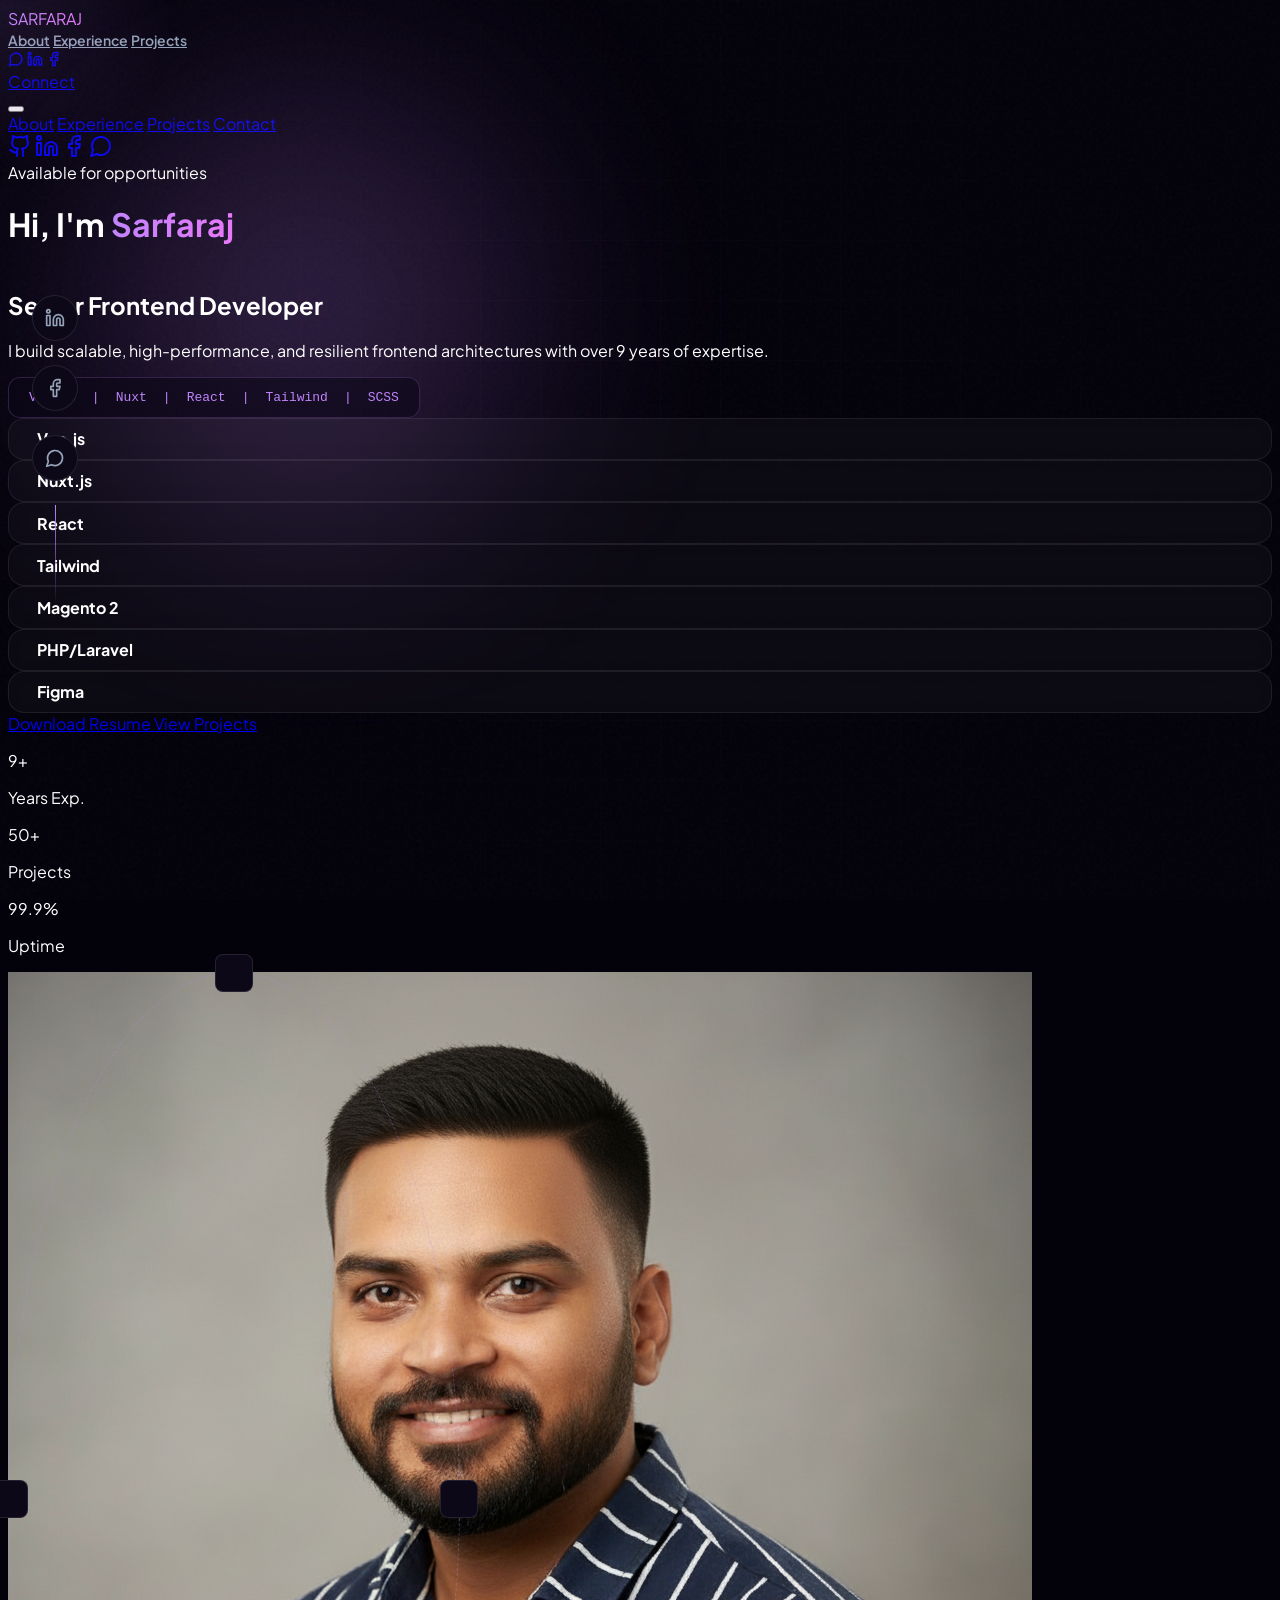
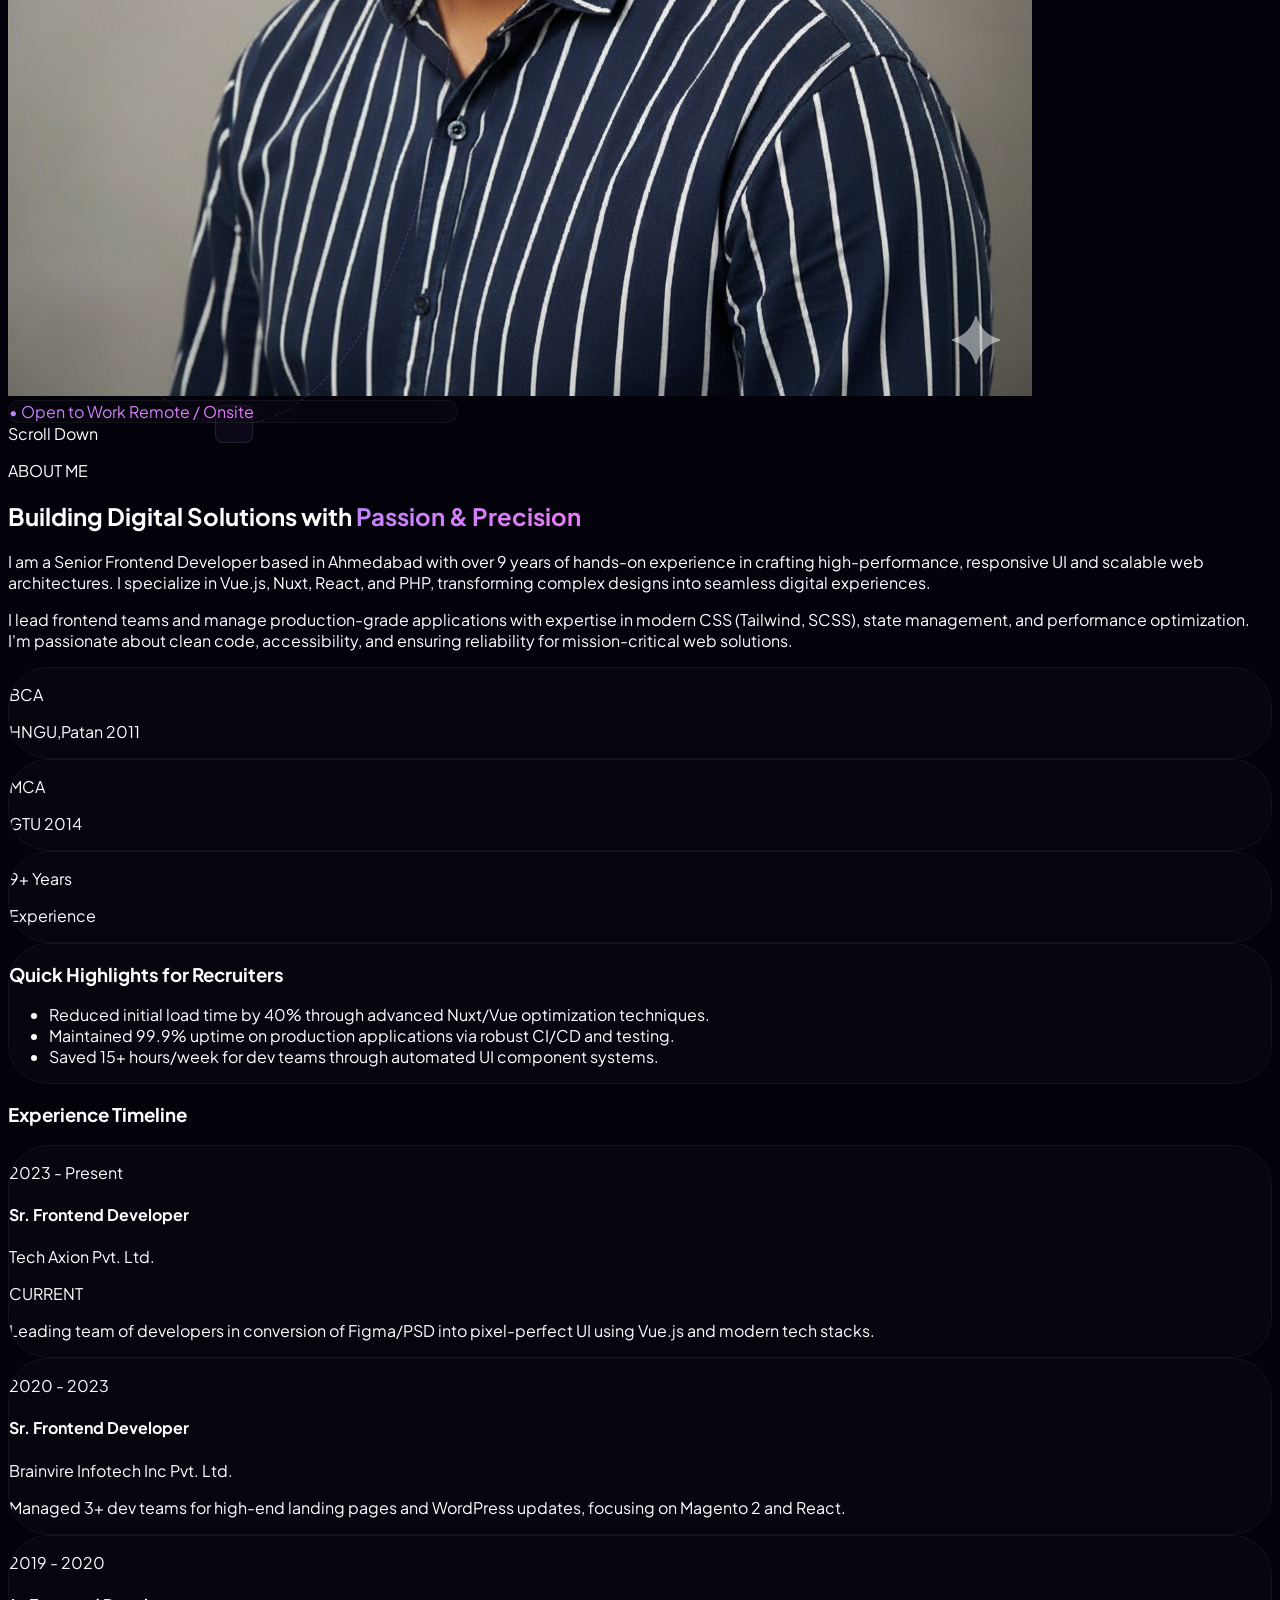
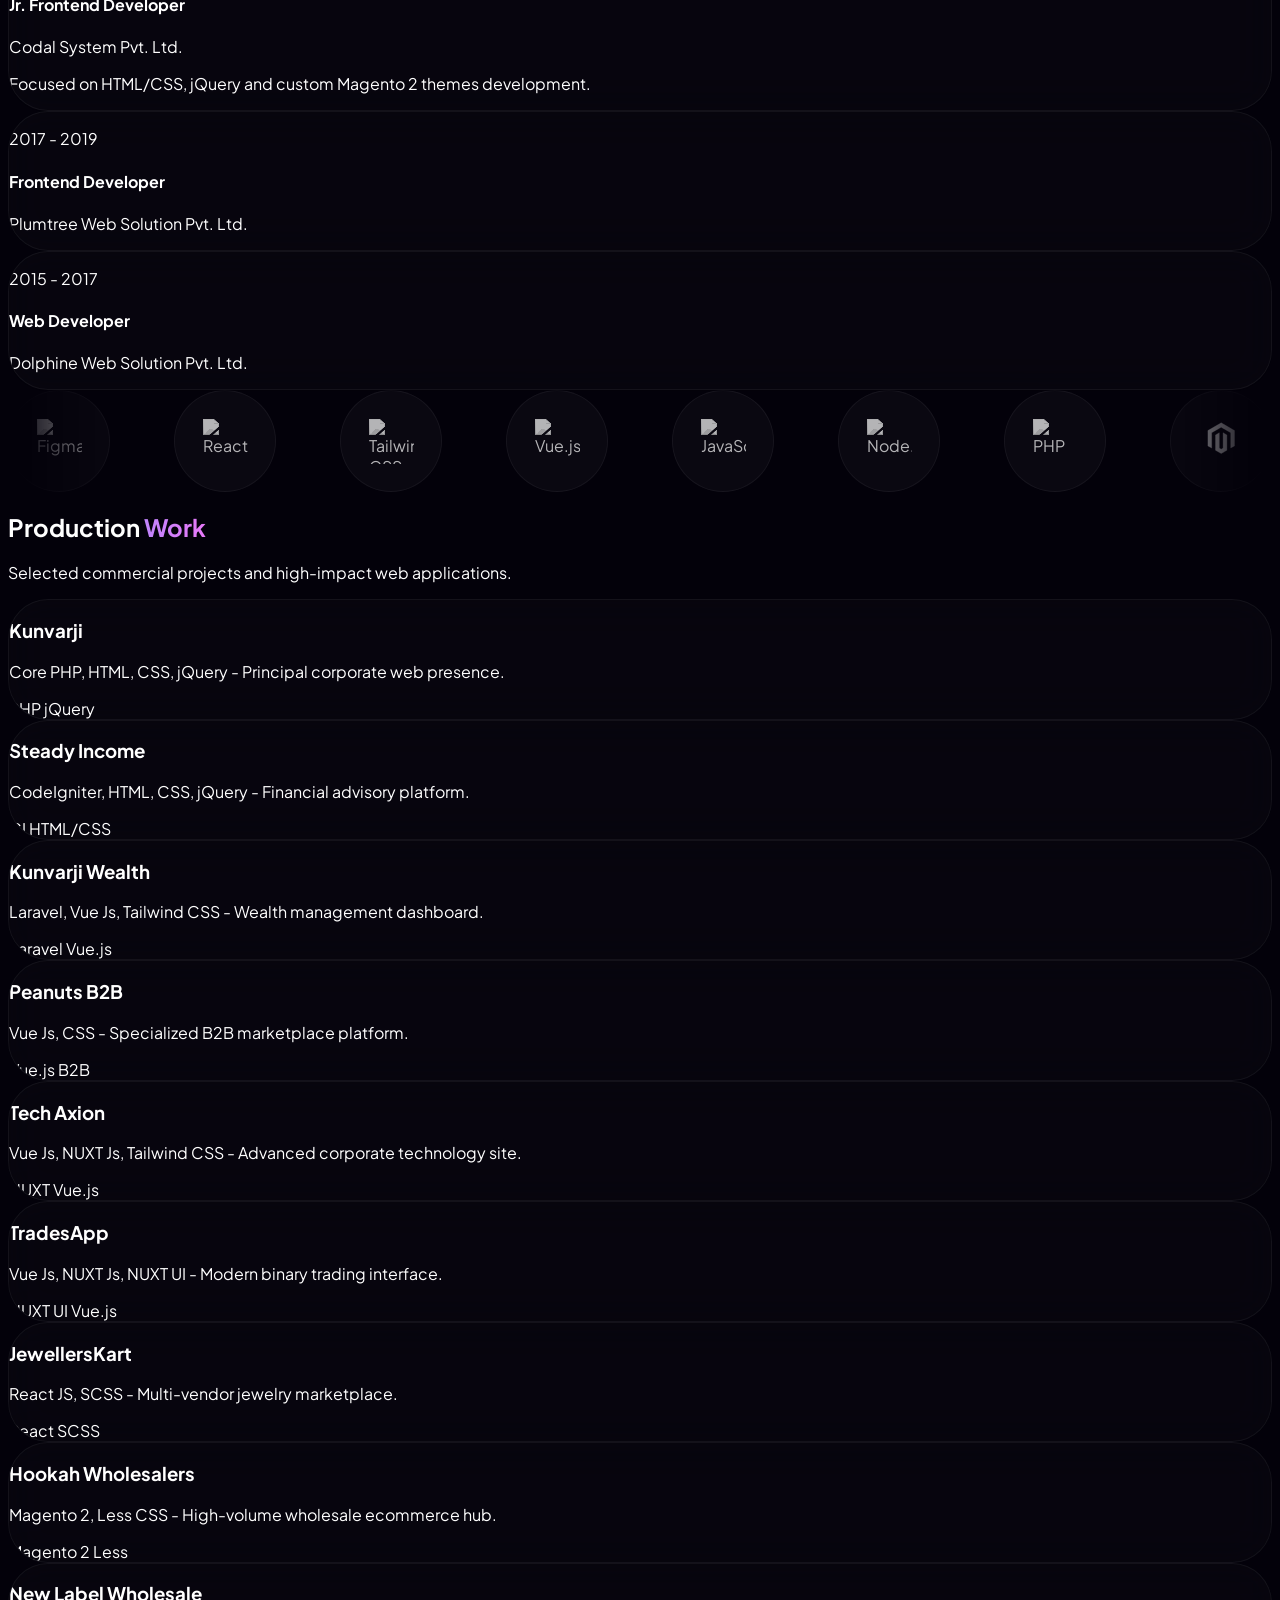
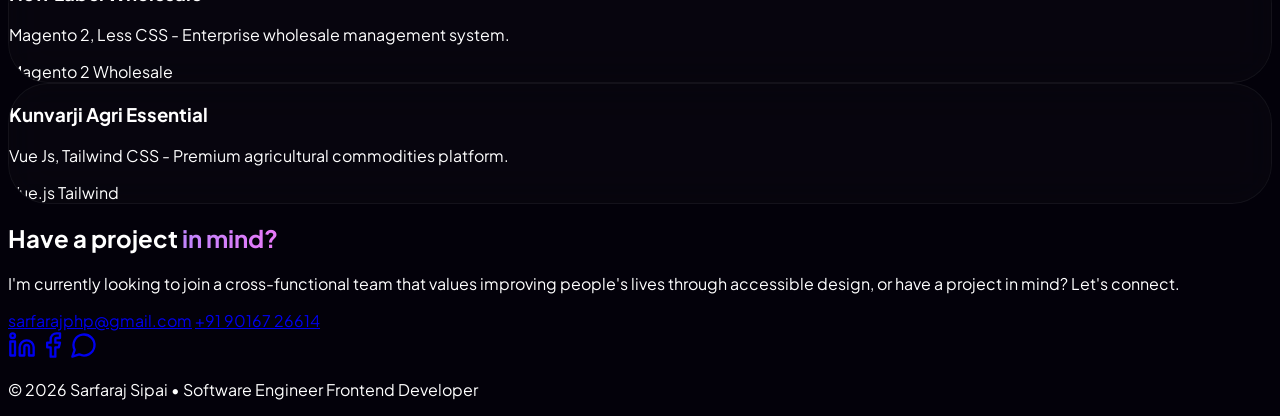
==== commit 81be64e1: "change the layout design change the layout design as well as update missing information" ====
--- a/index.html
+++ b/index.html
@@ -68,626 +68,342 @@
         }
     </script>
 
-    <style>
-        :root {
-            --background: #03010a;
-            --surface: #0c0818;
-            --accent: #c084fc;
-            --accent-glow: rgba(192, 132, 252, 0.4);
-            --text-muted: #94a3b8;
-        }
-
-        body {
-            background-color: var(--background);
-            color: #ffffff;
-            font-family: 'Plus Jakarta Sans', sans-serif;
-            -webkit-font-smoothing: antialiased;
-            overflow-x: hidden;
-            scroll-behavior: smooth;
-        }
-
-        .noise {
-            position: fixed;
-            top: 0; left: 0; width: 100%; height: 100%;
-            background: url("data:image/svg+xml,%3Csvg viewBox='0 0 400 400' xmlns='http://www.w3.org/2000/svg'%3E%3Cfilter id='noiseFilter'%3E%3CfeTurbulence type='fractalNoise' baseFrequency='0.65' numOctaves='3' stitchTiles='stitch'/%3E%3C/filter%3E%3Crect width='100%25' height='100%25' filter='url(%23noiseFilter)'/%3E%3C/svg%3E");
-            opacity: 0.03;
-            pointer-events: none;
-            z-index: 100;
-        }
-
-        .aura-glow {
-            position: absolute;
-            width: 600px;
-            height: 600px;
-            border-radius: 50%;
-            filter: blur(120px);
-            pointer-events: none;
-            opacity: 0.2;
-            background: radial-gradient(circle, var(--accent) 0%, transparent 70%);
-        }
-
-        .glass-card {
-            background: rgba(255, 255, 255, 0.02);
-            backdrop-filter: blur(20px);
-            -webkit-backdrop-filter: blur(20px);
-            border: 1px solid rgba(255, 255, 255, 0.05);
-            border-radius: 2.5rem;
-            transition: all 0.5s cubic-bezier(0.4, 0, 0.2, 1);
-            overflow: hidden;
-        }
-
-        .glass-card:hover {
-            border-color: rgba(192, 132, 252, 0.4);
-            background: rgba(255, 255, 255, 0.05);
-            transform: translateY(-8px);
-            box-shadow: 0 25px 50px -12px rgba(168, 85, 247, 0.2);
-        }
-
-        .text-gradient {
-            background: linear-gradient(to right, #c084fc, #e879f9, #c084fc);
-            -webkit-background-clip: text;
-            -webkit-text-fill-color: transparent;
-            background-size: 200% auto;
-            animation: gradientFlow 3s linear infinite;
-        }
-
-        @keyframes gradientFlow {
-            0% { background-position: 0% 50%; }
-            100% { background-position: 200% 50%; }
-        }
-
-        .nav-link {
-            position: relative;
-            font-size: 0.875rem;
-            font-weight: 600;
-            color: var(--text-muted);
-            transition: all 0.3s ease;
-            padding: 0.5rem 0;
-        }
-
-        .nav-link:hover { color: #ffffff; }
-
-        .nav-link::after {
-            content: '';
-            position: absolute;
-            bottom: 0; left: 0; width: 0; height: 2px;
-            background: linear-gradient(90deg, var(--accent), #e879f9);
-            border-radius: 9999px;
-            transition: width 0.3s ease;
-        }
-
-        .nav-link:hover::after { width: 100%; }
-
-        .btn-magnetic {
-            display: inline-flex;
-            align-items: center;
-            gap: 0.5rem;
-            padding: 1.25rem 2.5rem;
-            background: #ffffff;
-            color: #000000;
-            font-weight: 900;
-            border-radius: 1.5rem;
-            transition: all 0.5s cubic-bezier(0.175, 0.885, 0.32, 1.275);
-            box-shadow: 0 10px 30px -10px rgba(192, 132, 252, 0.4);
-        }
-
-        .btn-magnetic:hover {
-            transform: scale(1.05) translateY(-3px);
-            box-shadow: 0 15px 40px -10px rgba(192, 132, 252, 0.6);
-        }
-
-        .cursor-glow {
-            width: 350px;
-            height: 350px;
-            background: radial-gradient(circle, rgba(192, 132, 252, 0.12) 0%, transparent 70%);
-            position: fixed;
-            pointer-events: none;
-            z-index: 9999;
-            border-radius: 50%;
-            transform: translate(-50%, -50%);
-            transition: transform 0.08s ease-out;
-        }
-
-        ::-webkit-scrollbar { width: 4px; }
-        ::-webkit-scrollbar-track { background: transparent; }
-        ::-webkit-scrollbar-thumb { background: var(--accent); border-radius: 10px; }
-
-        .animated-underline { position: relative; }
-        .animated-underline::after {
-            content: '';
-            position: absolute;
-            bottom: -10px; left: 0; width: 0; height: 3px;
-            background: linear-gradient(90deg, var(--accent), #e879f9, var(--accent));
-            transition: width 0.8s cubic-bezier(0.65, 0, 0.35, 1);
-        }
-        .animated-underline.in-view::after { width: 100%; }
-
-        /* Floating Portrait Frame */
-        .portrait-frame {
-            position: relative;
-            width: 100%;
-            max-width: 450px;
-            aspect-ratio: 0.85;
-            background: var(--surface);
-            border-radius: 3.5rem;
-            overflow: hidden;
-            border: 1px solid rgba(255, 255, 255, 0.1);
-            box-shadow: 20px 20px 60px rgba(0,0,0,0.5);
-        }
-
-        .portrait-frame img {
-            width: 100%;
-            height: 100%;
-            object-fit: cover;
-            filter: grayscale(20%) contrast(1.1);
-            transition: transform 0.8s ease;
-        }
-
-        .portrait-frame:hover img {
-            transform: scale(1.05) rotate(-1deg);
-            filter: grayscale(0%) contrast(1.1);
-        }
-
-        .expertise-badge {
-            background: rgba(192, 132, 252, 0.1);
-            border: 1px solid rgba(192, 132, 252, 0.2);
-            padding: 0.5rem 1rem;
-            border-radius: 1rem;
-            font-size: 0.75rem;
-            font-weight: 800;
-            color: var(--accent);
-            text-transform: uppercase;
-            letter-spacing: 0.05em;
-        }
-        /* Tech Stack Marquee */
-        .marquee-container {
-            overflow: hidden;
-            display: flex;
-            gap: 4rem;
-            mask-image: linear-gradient(to right, transparent, black 10%, black 90%, transparent);
-            -webkit-mask-image: linear-gradient(to right, transparent, black 10%, black 90%, transparent);
-        }
-
-        .marquee-content {
-            display: flex;
-            gap: 4rem;
-            animation: marquee 40s linear infinite;
-        }
-
-        @keyframes marquee {
-            0% { transform: translateX(0); }
-            100% { transform: translateX(calc(-50% - 2rem)); }
-        }
-
-        .tech-icon-wrapper {
-            width: 100px;
-            height: 100px;
-            background: rgba(255, 255, 255, 0.03);
-            border: 1px solid rgba(255, 255, 255, 0.05);
-            border-radius: 50%;
-            display: flex;
-            align-items: center;
-            justify-content: center;
-            transition: all 0.5s ease;
-            position: relative;
-        }
-
-        .tech-icon-wrapper:hover {
-            background: rgba(192, 132, 252, 0.1);
-            border-color: rgba(192, 132, 252, 0.4);
-            transform: translateY(-5px);
-            box-shadow: 0 10px 30px rgba(192, 132, 252, 0.2);
-        }
-
-        .tech-icon-wrapper img {
-            width: 45%;
-            height: 45%;
-            object-fit: contain;
-            filter: grayscale(1) brightness(1.5) opacity(0.7);
-            transition: all 0.5s ease;
-        }
-
-        .tech-icon-wrapper:hover img {
-            filter: grayscale(0) brightness(1) opacity(1);
-            transform: scale(1.1);
-        }
-
-        .tech-tooltip {
-            position: absolute;
-            bottom: -30px;
-            left: 50%;
-            transform: translateX(-50%) translateY(10px);
-            background: var(--accent);
-            color: black;
-            font-size: 10px;
-            font-weight: 900;
-            padding: 4px 10px;
-            border-radius: 6px;
-            opacity: 0;
-            pointer-events: none;
-            transition: all 0.3s ease;
-            text-transform: uppercase;
-            white-space: nowrap;
-        }
-
-        .tech-icon-wrapper:hover .tech-tooltip {
-            opacity: 1;
-            transform: translateX(-50%) translateY(0);
-        }
-
-        /* Timeline Styles */
-        .experience-timeline {
-            position: relative;
-            max-width: 1000px;
-            margin: 0 auto;
-        }
-
-        .experience-timeline::before {
-            content: '';
-            position: absolute;
-            left: 50%;
-            width: 2px;
-            height: 100%;
-            background: linear-gradient(to bottom, var(--accent), transparent);
-            transform: translateX(-50%);
-            opacity: 0.2;
-        }
-
-        .timeline-item {
-            position: relative;
-            margin-bottom: 5rem;
-            width: 50%;
-            padding-right: 3rem;
-        }
-
-        .timeline-item:nth-child(even) {
-            margin-left: 50%;
-            padding-right: 0;
-            padding-left: 3rem;
-        }
-
-        .timeline-dot {
-            position: absolute;
-            right: -10px;
-            top: 2rem;
-            width: 20px;
-            height: 20px;
-            background: var(--accent);
-            border-radius: 50%;
-            border: 4px solid var(--background);
-            box-shadow: 0 0 15px var(--accent);
-            z-index: 10;
-        }
-
-        .timeline-item:nth-child(even) .timeline-dot {
-            left: -10px;
-            right: auto;
-        }
-
-        .timeline-date {
-            font-size: 0.75rem;
-            font-weight: 900;
-            color: var(--accent);
-            text-transform: uppercase;
-            letter-spacing: 0.2em;
-            margin-bottom: 1rem;
-            display: block;
-        }
-
-        @media (max-width: 768px) {
-            .experience-timeline::before {
-                left: 20px;
-            }
-            .timeline-item {
-                width: 100%;
-                padding-left: 3.5rem;
-                padding-right: 0;
-            }
-            .timeline-item:nth-child(even) {
-                margin-left: 0;
-                padding-left: 3.5rem;
-            }
-            .timeline-dot {
-                left: 10px !important;
-                right: auto !important;
-            }
-        }
-    </style>
-
+    <link rel="stylesheet" href="style.css">
 </head>
 <body class="overflow-x-hidden">
-
     <div class="noise"></div>
+    <div class="grid-bg"></div>
+    <div class="stars-container" id="stars"></div>
     <div class="cursor-glow hidden md:block"></div>
 
-    <!-- BACKGROUND GLOWS -->
+    <!-- BACKGROUND GLOWS (Simplified for new theme) -->
     <div class="fixed top-0 left-0 w-full h-full pointer-events-none -z-10">
         <div class="aura-glow top-0 -left-64 animate-glow-pulse"></div>
         <div class="aura-glow bottom-0 -right-64 animate-glow-pulse" style="animation-delay: -2s"></div>
-        <div class="aura-glow top-1/2 left-1/2 -translate-x-1/2 -translate-y-1/2 w-[800px] h-[800px] opacity-10" style="animation-delay: -1s"></div>
     </div>
 
+    <!-- SOCIAL SIDEBAR -->
+    <aside class="social-sidebar hidden md:flex">
+        <!-- <a href="https://github.com/sarfarajsipai" target="_blank" class="social-btn" title="GitHub">
+            <svg xmlns="http://www.w3.org/2000/svg" width="20" height="20" viewBox="0 0 24 24" fill="none" stroke="currentColor" stroke-width="2" stroke-linecap="round" stroke-linejoin="round" class="lucide lucide-github"><path d="M15 22v-4a4.8 4.8 0 0 0-1-3.5c3 0 6-2 6-5.5.08-1.25-.27-2.48-1-3.5.28-1.15.28-2.35 0-3.5 0 0-1 0-3 1.5-2.64-.5-5.36-.5-8 0C6 2 5 2 5 2c-.3 1.15-.3 2.35 0 3.5A5.403 5.403 0 0 0 4 9c0 3.5 3 5.5 6 5.5-.39.49-.68 1.05-.85 1.65-.17.6-.22 1.23-.15 1.85v4"/><path d="M9 18c-4.51 2-5-2-7-2"/></svg>
+        </a> -->
+        <a href="https://in.linkedin.com/in/sarfaraj-sipai" target="_blank" class="social-btn" title="LinkedIn">
+            <svg xmlns="http://www.w3.org/2000/svg" width="20" height="20" viewBox="0 0 24 24" fill="none" stroke="currentColor" stroke-width="2" stroke-linecap="round" stroke-linejoin="round" class="lucide lucide-linkedin"><path d="M16 8a6 6 0 0 1 6 6v7h-4v-7a2 2 0 0 0-2-2 2 2 0 0 0-2 2v7h-4v-7a6 6 0 0 1 6-6z"/><rect width="4" height="12" x="2" y="9"/><circle cx="4" cy="4" r="2"/></svg>
+        </a>
+        <a href="https://www.facebook.com/sarfaraj.sipai" target="_blank" class="social-btn" title="Facebook">
+            <svg xmlns="http://www.w3.org/2000/svg" width="20" height="20" viewBox="0 0 24 24" fill="none" stroke="currentColor" stroke-width="2" stroke-linecap="round" stroke-linejoin="round" class="lucide lucide-facebook"><path d="M18 2h-3a5 5 0 0 0-5 5v3H7v4h3v8h4v-8h3l1-4h-4V7a1 1 0 0 1 1-1h3z"/></svg>
+        </a>
+        <a href="https://wa.me/919016726614" target="_blank" class="social-btn" title="WhatsApp">
+            <svg xmlns="http://www.w3.org/2000/svg" width="20" height="20" viewBox="0 0 24 24" fill="none" stroke="currentColor" stroke-width="2" stroke-linecap="round" stroke-linejoin="round" class="lucide lucide-message-circle"><path d="M7.9 20A9 9 0 1 0 4 16.1L2 22Z"/></svg>
+        </a>
+    </aside>
+
     <!-- NAVIGATION -->
-    <nav class="fixed top-0 left-0 right-0 z-50 py-6 px-6 transition-all duration-500" id="main-nav">
+    <nav class="fixed top-0 left-0 right-0 z-[1000] py-6 px-6 transition-all duration-500" id="main-nav">
         <div class="max-w-7xl mx-auto flex justify-between items-center bg-white/[0.01] backdrop-blur-xl rounded-[2.5rem] px-8 md:px-10 py-4 border border-white/[0.05]">
             <a href="#" class="text-2xl font-black tracking-tighter heading-font text-gradient">SARFARAJ</a>
             
-            <div class="hidden md:flex items-center gap-10">
+            <div class="hidden md:flex items-center gap-8">
                 <a href="#about" class="nav-link">About</a>
                 <a href="#experience" class="nav-link">Experience</a>
                 <a href="#projects" class="nav-link">Projects</a>
+                
+                <div class="flex items-center gap-4 pl-4 border-l border-white/10">
+                    <a href="https://wa.me/919016726614" target="_blank" class="text-text-muted hover:text-accent transition-all duration-300" title="WhatsApp"><svg xmlns="http://www.w3.org/2000/svg" width="16" height="16" viewBox="0 0 24 24" fill="none" stroke="currentColor" stroke-width="2" stroke-linecap="round" stroke-linejoin="round" class="lucide lucide-message-circle"><path d="M7.9 20A9 9 0 1 0 4 16.1L2 22Z"/></svg></a>
+                    <a href="https://in.linkedin.com/in/sarfaraj-sipai" target="_blank" class="text-text-muted hover:text-accent transition-all"><svg xmlns="http://www.w3.org/2000/svg" width="16" height="16" viewBox="0 0 24 24" fill="none" stroke="currentColor" stroke-width="2" stroke-linecap="round" stroke-linejoin="round" class="lucide lucide-linkedin"><path d="M16 8a6 6 0 0 1 6 6v7h-4v-7a2 2 0 0 0-2-2 2 2 0 0 0-2 2v7h-4v-7a6 6 0 0 1 6-6z"/><rect width="4" height="12" x="2" y="9"/><circle cx="4" cy="4" r="2"/></svg></a>
+                    <a href="https://www.facebook.com/sarfaraj.sipai" target="_blank" class="text-text-muted hover:text-accent transition-all"><svg xmlns="http://www.w3.org/2000/svg" width="16" height="16" viewBox="0 0 24 24" fill="none" stroke="currentColor" stroke-width="2" stroke-linecap="round" stroke-linejoin="round" class="lucide lucide-facebook"><path d="M18 2h-3a5 5 0 0 0-5 5v3H7v4h3v8h4v-8h3l1-4h-4V7a1 1 0 0 1 1-1h3z"/></svg></a>
+                </div>
+
                 <a href="#contact" class="px-6 py-3 bg-accent/10 border border-accent/20 rounded-2xl text-accent text-xs font-black uppercase tracking-widest hover:bg-accent hover:text-white transition-all duration-300">Connect</a>
             </div>
 
             <button class="md:hidden text-white" id="mobileMenuBtn"><i data-lucide="menu"></i></button>
         </div>
         <!-- Mobile Menu -->
-        <div id="mobileMenu" class="hidden md:hidden absolute top-full left-0 right-0 mx-6 mt-2 bg-background/95 backdrop-blur-xl border border-white/10 rounded-2xl py-6 flex flex-col items-center gap-5 z-40">
+        <div id="mobileMenu" class="hidden md:hidden absolute top-full left-0 right-0 mx-6 mt-2 bg-background/95 backdrop-blur-xl border border-white/10 rounded-2xl py-8 flex flex-col items-center gap-6 z-[1001]">
             <a href="#about" class="text-white text-lg font-semibold">About</a>
             <a href="#experience" class="text-white text-lg font-semibold">Experience</a>
             <a href="#projects" class="text-white text-lg font-semibold">Projects</a>
             <a href="#contact" class="text-accent text-lg font-semibold">Contact</a>
+            
+            <div class="flex items-center gap-8 pt-4 border-t border-white/10 w-full justify-center">
+                <a href="https://github.com/sarfarajsipai" target="_blank" class="text-white/60 hover:text-accent"><svg xmlns="http://www.w3.org/2000/svg" width="24" height="24" viewBox="0 0 24 24" fill="none" stroke="currentColor" stroke-width="2" stroke-linecap="round" stroke-linejoin="round" class="lucide lucide-github"><path d="M15 22v-4a4.8 4.8 0 0 0-1-3.5c3 0 6-2 6-5.5.08-1.25-.27-2.48-1-3.5.28-1.15.28-2.35 0-3.5 0 0-1 0-3 1.5-2.64-.5-5.36-.5-8 0C6 2 5 2 5 2c-.3 1.15-.3 2.35 0 3.5A5.403 5.403 0 0 0 4 9c0 3.5 3 5.5 6 5.5-.39.49-.68 1.05-.85 1.65-.17.6-.22 1.23-.15 1.85v4"/><path d="M9 18c-4.51 2-5-2-7-2"/></svg></a>
+                <a href="https://in.linkedin.com/in/sarfaraj-sipai" target="_blank" class="text-white/60 hover:text-accent"><svg xmlns="http://www.w3.org/2000/svg" width="24" height="24" viewBox="0 0 24 24" fill="none" stroke="currentColor" stroke-width="2" stroke-linecap="round" stroke-linejoin="round" class="lucide lucide-linkedin"><path d="M16 8a6 6 0 0 1 6 6v7h-4v-7a2 2 0 0 0-2-2 2 2 0 0 0-2 2v7h-4v-7a6 6 0 0 1 6-6z"/><rect width="4" height="12" x="2" y="9"/><circle cx="4" cy="4" r="2"/></svg></a>
+                <a href="https://www.facebook.com/sarfaraj.sipai" target="_blank" class="text-white/60 hover:text-accent"><svg xmlns="http://www.w3.org/2000/svg" width="24" height="24" viewBox="0 0 24 24" fill="none" stroke="currentColor" stroke-width="2" stroke-linecap="round" stroke-linejoin="round" class="lucide lucide-facebook"><path d="M18 2h-3a5 5 0 0 0-5 5v3H7v4h3v8h4v-8h3l1-4h-4V7a1 1 0 0 1 1-1h3z"/></svg></a>
+                <a href="https://wa.me/919016726614" target="_blank" class="text-white/60 hover:text-accent"><svg xmlns="http://www.w3.org/2000/svg" width="24" height="24" viewBox="0 0 24 24" fill="none" stroke="currentColor" stroke-width="2" stroke-linecap="round" stroke-linejoin="round" class="lucide lucide-message-circle"><path d="M7.9 20A9 9 0 1 0 4 16.1L2 22Z"/></svg></a>
+            </div>
         </div>
     </nav>
 
-    <!-- HERO SECTION -->
+    <!-- PREMIUM HERO SECTION -->
     <header id="about" class="min-h-screen flex items-center pt-32 pb-20 container mx-auto px-6 relative">
-        <div class="grid lg:grid-cols-2 gap-16 items-center">
-            <div class="space-y-10 opacity-0" id="heroContent">
-                <div class="inline-flex items-center gap-3 px-5 py-2.5 rounded-full bg-green-600/5 border border-green-600/10">
-                    <span class="relative flex h-2.5 w-2.5">
-                        <span class="animate-ping absolute inline-flex h-full w-full rounded-full bg-green-600 opacity-75"></span>
-                        <span class="relative inline-flex rounded-full h-2.5 w-2.5 bg-green-600"></span>
-                    </span>
-                    <span class="text-[10px] font-black tracking-[0.3em] text-green-600 uppercase">Available for new projects</span>
-                </div>
-
-                <div class="space-y-1">
-                    <p class="text-accent font-black tracking-widest uppercase text-xs mb-4">A Digital Craftman</p>
-                    <h1 class="font-heading text-6xl md:text-7xl lg:text-9xl font-black leading-[0.85] tracking-tightest">
-                        CRAFTING <span class="text-gradient">UNIQUE</span> DIGITAL<br>EXPERIENCES.
+        <div class="grid lg:grid-cols-2 gap-12 items-center w-full">
+            <!-- Left Side: Content -->
+            <div class="space-y-8" id="heroContent">
+                <div class="inline-flex items-center gap-3 px-4 py-2 rounded-full bg-green-500/5 border border-green-500/10">
+                    <span class="w-2 h-2 rounded-full bg-green-500 animate-pulse"></span>
+                    <span class="text-[10px] font-black tracking-widest text-green-500 uppercase">Available for opportunities</span>
+                </div>
+
+                <div class="space-y-2">
+                    <h1 class="text-5xl md:text-7xl font-black tracking-tighter leading-tight text-scan-reveal pb-2">
+                        Hi, I'm <span class="text-gradient">Sarfaraj</span>
                     </h1>
-                </div>
-
-                <p class="text-xl text-text-muted max-w-xl leading-relaxed font-medium">
-                    As a results-driven <span class="text-white font-bold">Senior Frontend Developer</span>, I bring over 9 years of expertise in Vue.js, PHP, and modern frontend architecture. I specialize in crafting responsive, pixel-perfect interfaces using <span class="text-accent font-bold">Tailwind CSS</span> and <span class="text-accent font-bold">SCSS</span>, transforming complex designs into high-performance web solutions.
+                    <h2 class="text-2xl md:text-3xl font-black text-accent/80">
+                        Senior Frontend Developer
+                    </h2>
+                </div>
+
+                <p class="text-lg text-text-muted font-medium max-w-xl">
+                    I build scalable, high-performance, and resilient frontend architectures with over 9 years of expertise.
                 </p>
 
-                <div class="flex flex-wrap gap-8 items-center pt-4">
-                    <a href="#projects" class="btn-magnetic">
-                        View Work <i data-lucide="sparkles" class="w-5 h-5"></i>
+                <!-- Terminal Skills Bar -->
+                <div class="terminal-bar">
+                    <span>Vue.js</span>
+                    <span class="opacity-40">|</span>
+                    <span>Nuxt</span>
+                    <span class="opacity-40">|</span>
+                    <span>React</span>
+                    <span class="opacity-40">|</span>
+                    <span>Tailwind</span>
+                    <span class="opacity-40">|</span>
+                    <span>SCSS</span>
+                </div>
+
+                <!-- Enhanced Tech Badges -->
+                <div class="flex flex-wrap gap-2 sm:gap-3 justify-center lg:justify-start" id="techBadges">
+                    <div class="tech-badge-enhanced flex items-center gap-1.5 sm:gap-2 group text-xs sm:text-sm shadow-md cursor-default hover:shadow-[0_0_15px_rgba(192,132,252,0.4)] transition-all">
+                        <i data-lucide="layers" class="w-4 h-4 text-accent group-hover:rotate-12 transition-transform"></i> Vue.js
+                    </div>
+                    <div class="tech-badge-enhanced flex items-center gap-1.5 sm:gap-2 group text-xs sm:text-sm shadow-md cursor-default hover:shadow-[0_0_15px_rgba(192,132,252,0.4)] transition-all">
+                        <i data-lucide="zap" class="w-4 h-4 text-accent group-hover:rotate-12 transition-transform"></i> Nuxt.js
+                    </div>
+                    <div class="tech-badge-enhanced flex items-center gap-1.5 sm:gap-2 group text-xs sm:text-sm shadow-md cursor-default hover:shadow-[0_0_15px_rgba(192,132,252,0.4)] transition-all">
+                        <i data-lucide="blocks" class="w-4 h-4 text-accent group-hover:rotate-12 transition-transform"></i> React
+                    </div>
+                    <div class="tech-badge-enhanced flex items-center gap-1.5 sm:gap-2 group text-xs sm:text-sm shadow-md cursor-default hover:shadow-[0_0_15px_rgba(192,132,252,0.4)] transition-all">
+                        <i data-lucide="palette" class="w-4 h-4 text-accent group-hover:rotate-12 transition-transform"></i> Tailwind
+                    </div>
+                    <div class="tech-badge-enhanced flex items-center gap-1.5 sm:gap-2 group text-xs sm:text-sm shadow-md cursor-default hover:shadow-[0_0_15px_rgba(192,132,252,0.4)] transition-all">
+                        <i data-lucide="layout" class="w-4 h-4 text-accent group-hover:rotate-12 transition-transform"></i> Magento 2
+                    </div>
+                    <div class="tech-badge-enhanced flex items-center gap-1.5 sm:gap-2 group text-xs sm:text-sm shadow-md cursor-default hover:shadow-[0_0_15px_rgba(192,132,252,0.4)] transition-all">
+                        <i data-lucide="code-2" class="w-4 h-4 text-accent group-hover:rotate-12 transition-transform"></i> PHP/Laravel
+                    </div>
+                    <div class="tech-badge-enhanced flex items-center gap-1.5 sm:gap-2 group text-xs sm:text-sm shadow-md cursor-default hover:shadow-[0_0_15px_rgba(192,132,252,0.4)] transition-all">
+                        <i data-lucide="figma" class="w-4 h-4 text-accent group-hover:rotate-12 transition-transform"></i> Figma
+                    </div>
+                </div>
+
+                <!-- CTA Buttons -->
+                <div class="flex flex-wrap gap-6 pt-4">
+                    <a href="Sarfaraj Sipai.pdf" download class="px-8 py-4 bg-accent text-black font-black rounded-2xl flex items-center gap-3 hover:translate-y-[-4px] hover:shadow-[0_10px_30px_rgba(192,132,252,0.4)] transition-all duration-300">
+                        <i data-lucide="download" class="w-5 h-5"></i> Download Resume
                     </a>
-                    <div class="flex items-center gap-4 text-text-muted hover:text-white transition cursor-pointer group">
-                        <span class="w-12 h-[2px] bg-accent/20 group-hover:w-20 group-hover:bg-accent transition-all duration-500"></span>
-                        <a href="mailto:sarfarajphp@gmail.com" class="text-xs font-black tracking-[0.2em] uppercase">Connect via Email</a>
-                    </div>
-                </div>
-            </div>
-
-            <div class="flex justify-center lg:justify-end opacity-0" id="heroAvatar">
-                <div class="relative group">
-                    <div class="absolute -inset-10 bg-accent/30 blur-[120px] rounded-full animate-glow-pulse"></div>
+                    <a href="#projects" class="px-8 py-4 border border-white/10 text-white font-black rounded-2xl flex items-center gap-3 hover:bg-white/5 transition-all">
+                        <i data-lucide="external-link" class="w-5 h-5"></i> View Projects
+                    </a>
+                </div>
+
+                <!-- Hero Stats -->
+                <div class="grid grid-cols-3 gap-6 pt-8">
+                    <div class="space-y-1">
+                        <p class="text-2xl font-black text-white">9+</p>
+                        <p class="text-[10px] font-bold text-text-muted uppercase tracking-widest">Years Exp.</p>
+                    </div>
+                    <div class="space-y-1">
+                        <p class="text-2xl font-black text-white">50+</p>
+                        <p class="text-[10px] font-bold text-text-muted uppercase tracking-widest">Projects</p>
+                    </div>
+                    <div class="space-y-1">
+                        <p class="text-2xl font-black text-white">99.9%</p>
+                        <p class="text-[10px] font-bold text-text-muted uppercase tracking-widest">Uptime</p>
+                    </div>
+                </div>
+            </div>
+
+            <!-- Right Side: Orbital Avatar -->
+            <div class="relative flex justify-center lg:justify-end" id="heroAvatar">
+                <div class="orbit-container">
+                    <!-- Rotating Ring -->
+                    <div class="orbit-ring">
+                        <!-- Orbiting Items (Floating Tech) -->
+                        <div class="orbit-item" style="top: 0; left: 50%;"><i data-lucide="code-2" class="w-4 h-4"></i></div>
+                        <div class="orbit-item" style="top: 50%; left: 100%;"><i data-lucide="palette" class="w-4 h-4"></i></div>
+                        <div class="orbit-item" style="top: 100%; left: 50%;"><i data-lucide="terminal" class="w-4 h-4"></i></div>
+                        <div class="orbit-item" style="top: 50%; left: 0%;"><i data-lucide="layout" class="w-4 h-4"></i></div>
+                    </div>
+
+                    <!-- Inner Avatar Circle -->
+                    <div class="relative w-[320px] h-[320px] md:w-[400px] md:h-[400px] p-4 m-auto">
+                        <div class="absolute inset-0 bg-accent/20 blur-[100px] rounded-full"></div>
+                        <div class="relative w-full h-full rounded-full overflow-hidden border-2 border-white/10 shadow-2xl">
+                            <img src="self-image.png" alt="Sarfaraj Sipai" class="w-full h-full object-cover">
+                        </div>
+
+                        <!-- Floating Badges -->                        
+                        <div class="absolute bottom-[20%] -right-12 glass-card px-6 py-3 border-accent/30 animate-float">
+                            <div class="flex items-center gap-3">
+                                <span class="text-xs font-black text-gradient whitespace-nowrap">• Open to Work Remote / Onsite</span>
+                            </div>
+                        </div>
+                    </div>
+                </div>
+            </div>
+        </div>
+
+        <!-- Scroll Down Indicator -->
+        <div class="absolute bottom-10 left-1/2 -translate-x-1/2 flex flex-col items-center gap-2 opacity-40">
+            <span class="text-[9px] font-black uppercase tracking-[0.3em]">Scroll Down</span>
+            <i data-lucide="chevron-down" class="w-4 h-4 animate-bounce"></i>
+        </div>
+    </header>
+
+    <!-- ABOUT & EXPERIENCE HYBRID SECTION -->
+    <section id="experience" class="py-32 container mx-auto px-6 overflow-hidden">
+        <div class="grid lg:grid-cols-2 gap-16 items-start">
+            
+            <!-- LEFT COLUMN: ABOUT & STATS -->
+            <div class="space-y-12 opacity-0" id="aboutLeft">
+                <div>
+                    <p class="text-accent font-black tracking-widest uppercase text-xs mb-4">ABOUT ME</p>
+                    <h2 class="font-heading text-4xl md:text-6xl font-black leading-tight mb-8">
+                        Building Digital Solutions with <span class="text-gradient">Passion & Precision</span>
+                    </h2>
                     
-                    <!-- Portrait Frame -->
-                    <div class="portrait-frame rotate-2 group-hover:rotate-0 transition-all duration-700">
-                        <img src="self-image.png" alt="Sarfaraj Sipai Portfolio Portrait">
-                        <div class="absolute inset-0 bg-gradient-to-t from-background/80 via-transparent to-transparent opacity-60"></div>
-                    </div>
-
-                    <div class="absolute -bottom-8 -right-8 glass-card p-6 border-accent/20 animate-float">
-                        <div class="flex items-center gap-4">
-                            <div class="w-12 h-12 rounded-2xl bg-accent flex items-center justify-center">
-                                <i data-lucide="award" class="text-black w-6 h-6 font-bold"></i>
+                    <div class="space-y-6 text-text-muted text-lg font-medium leading-relaxed">
+                        <p>
+                            I am a <span class="text-white font-bold">Senior Frontend Developer</span> based in Ahmedabad with over <span class="text-white font-bold">9 years</span> of hands-on experience in crafting high-performance, responsive UI and scalable web architectures. I specialize in <span class="text-accent font-bold">Vue.js, Nuxt, React, and PHP</span>, transforming complex designs into seamless digital experiences.
+                        </p>
+                        <p>
+                            I lead frontend teams and manage production-grade applications with expertise in modern CSS (Tailwind, SCSS), state management, and performance optimization. I'm passionate about clean code, accessibility, and ensuring reliability for mission-critical web solutions.
+                        </p>
+                    </div>
+                </div>
+
+                <!-- STAT CARDS -->
+                <div class="grid grid-cols-3 gap-4">
+                    <div class="glass-card p-6 flex flex-col items-center text-center group hover:border-accent/40 transition-all duration-500">
+                        <div class="w-12 h-12 rounded-2xl bg-accent/10 flex items-center justify-center text-accent mb-4 group-hover:bg-accent group-hover:text-black transition-all">
+                            <i data-lucide="graduation-cap" class="w-6 h-6"></i>
+                        </div>
+                        <p class="text-white font-black text-sm">BCA</p>
+                        <p class="text-text-muted text-[10px] uppercase font-bold tracking-widest">HNGU,Patan 2011</p>
+                    </div>
+                    <div class="glass-card p-6 flex flex-col items-center text-center group hover:border-accent/40 transition-all duration-500">
+                        <div class="w-12 h-12 rounded-2xl bg-accent/10 flex items-center justify-center text-accent mb-4 group-hover:bg-accent group-hover:text-black transition-all">
+                            <i data-lucide="graduation-cap" class="w-6 h-6"></i>
+                        </div>
+                        <p class="text-white font-black text-sm">MCA</p>
+                        <p class="text-text-muted text-[10px] uppercase font-bold tracking-widest">GTU 2014</p>
+                    </div>
+                    <div class="glass-card p-6 flex flex-col items-center text-center group hover:border-accent/40 transition-all duration-500">
+                        <div class="w-12 h-12 rounded-2xl bg-accent/10 flex items-center justify-center text-accent mb-4 group-hover:bg-accent group-hover:text-black transition-all">
+                            <i data-lucide="briefcase" class="w-6 h-6"></i>
+                        </div>
+                        <p class="text-white font-black text-sm">9+ Years</p>
+                        <p class="text-text-muted text-[10px] uppercase font-bold tracking-widest">Experience</p>
+                    </div>
+                    
+                </div>
+
+                <!-- HIGHLIGHTS CARD -->
+                <div class="glass-card p-8 border-accent/10 relative overflow-hidden group">
+                    <div class="absolute top-0 right-0 w-32 h-32 bg-accent/5 blur-3xl rounded-full"></div>
+                    <div class="flex items-center gap-4 mb-8">
+                        <div class="w-10 h-10 rounded-xl bg-accent/10 flex items-center justify-center text-accent">
+                            <i data-lucide="zap" class="w-5 h-5"></i>
+                        </div>
+                        <h3 class="text-lg font-black">Quick Highlights for Recruiters</h3>
+                    </div>
+                    
+                    <ul class="space-y-4">
+                        <li class="flex items-start gap-3">
+                            <i data-lucide="trending-up" class="w-5 h-5 text-green-500 shrink-0 mt-0.5"></i>
+                            <span class="text-text-muted text-sm font-medium">Reduced initial load time by <span class="text-white">40%</span> through advanced Nuxt/Vue optimization techniques.</span>
+                        </li>
+                        <li class="flex items-start gap-3">
+                            <i data-lucide="check-circle" class="w-5 h-5 text-green-500 shrink-0 mt-0.5"></i>
+                            <span class="text-text-muted text-sm font-medium">Maintained <span class="text-white">99.9% uptime</span> on production applications via robust CI/CD and testing.</span>
+                        </li>
+                        <li class="flex items-start gap-3">
+                            <i data-lucide="cpu" class="w-5 h-5 text-green-500 shrink-0 mt-0.5"></i>
+                            <span class="text-text-muted text-sm font-medium">Saved <span class="text-white">15+ hours/week</span> for dev teams through automated UI component systems.</span>
+                        </li>
+                    </ul>
+                </div>
+            </div>
+
+            <!-- RIGHT COLUMN: VERTICAL TIMELINE -->
+            <div class="space-y-10 opacity-0" id="aboutRight">
+                <div class="flex items-center gap-4 mb-4">
+                    <div class="w-3 h-3 rounded-full bg-accent animate-pulse"></div>
+                    <h3 class="text-xl font-black">Experience Timeline</h3>
+                </div>
+
+                <div class="relative pl-8 border-l-2 border-accent/20 space-y-12">
+                    <!-- Current Role -->
+                    <div class="relative">
+                        <div class="absolute -left-[41px] top-6 w-4 h-4 rounded-full bg-accent border-4 border-background animate-pulse"></div>
+                        <div class="glass-card p-6 border-accent/30 bg-accent/[0.03] group hover:bg-accent/[0.05] transition-all">
+                            <div class="flex justify-between items-start mb-4">
+                                <div>
+                                    <p class="text-accent text-xs font-bold mb-1">2023 - Present</p>
+                                    <h4 class="text-xl font-black">Sr. Frontend Developer</h4>
+                                    <p class="text-text-muted text-sm font-bold">Tech Axion Pvt. Ltd.</p>
+                                </div>
+                                <span class="px-3 py-1 bg-green-500/10 border border-green-500/20 rounded-full text-green-500 text-[9px] font-black uppercase tracking-widest">CURRENT</span>
                             </div>
-                            <div>
-                                <p class="text-white font-black text-sm">9+ Years Exp</p>
-                                <p class="text-text-muted text-[10px] uppercase font-bold tracking-widest">Sr. Frontend Developer</p>
-                            </div>
-                        </div>
-                    </div>
-
-                    <div class="absolute -top-6 -left-6 bg-white/10 backdrop-blur-xl rounded-2xl px-6 py-3 border border-white/10 opacity-0 group-hover:opacity-100 transition-all duration-500">
-                        <p class="text-white text-xs font-bold">📍 Based in Ahmedabad, India</p>
-                    </div>
-                </div>
-            </div>
-        </div>
-    </header>
-
-    <!-- WORK EXPERIENCE SECTION (Resume content exactly) -->
-    <section id="experience" class="py-32 container mx-auto px-6">
-        <div class="section-header opacity-0" id="expHeader">
-            <h2 class="font-heading text-4xl md:text-6xl font-black mb-6 animated-underline">Work <span class="text-gradient">Experience</span></h2>
-            <div class="w-20 h-1.5 bg-accent/40 mx-auto rounded-full"></div>
-        </div>
-
-        <div class="grid lg:grid-cols-1 gap-8 max-w-5xl mx-auto">
-            <!-- Experience 1 - Tech Axion -->
-            <div class="glass-card p-8 md:p-10 group opacity-0" id="exp1">
-                <div class="flex flex-col md:flex-row gap-8">
-                    <div class="w-16 h-16 rounded-2xl bg-accent/20 flex items-center justify-center shrink-0 group-hover:bg-accent transition-all duration-500">
-                        <i data-lucide="blocks" class="text-accent w-8 h-8 group-hover:text-white transition"></i>
-                    </div>
-                    <div class="flex-grow">
-                        <div class="flex flex-col md:flex-row justify-between items-start md:items-center mb-6 gap-2">
-                            <div>
-                                <h3 class="text-2xl font-black heading-font">Sr. Frontend Developer</h3>
-                                <p class="text-accent font-bold text-lg">Tech Axion Pvt. Ltd.</p>
-                            </div>
-                            <span class="px-4 py-1.5 bg-accent/10 border border-accent/20 rounded-full text-accent text-xs font-black uppercase tracking-widest">05/2023 - Present</span>
-                        </div>
-                        <ul class="space-y-3">
-                            <li class="flex gap-3 text-text-muted text-sm md:text-base leading-relaxed">
-                                <span class="text-accent font-bold">/</span> 
-                                <span>Converted Figma/PSD designs into pixel-perfect, responsive UI using modern frontend tech.</span>
-                            </li>
-                            <li class="flex gap-3 text-text-muted text-sm md:text-base leading-relaxed">
-                                <span class="text-accent font-bold">/</span> 
-                                <span>Developed reusable UI components and pages using Vue.js, Nuxt UI, React, Tailwind, and Bootstrap.</span>
-                            </li>
-                            <li class="flex gap-3 text-text-muted text-sm md:text-base leading-relaxed">
-                                <span class="text-accent font-bold">/</span> 
-                                <span>Customized WordPress themes, resolved frontend issues, and ensured cross-browser compatibility.</span>
-                            </li>
-                            <li class="flex gap-3 text-text-muted text-sm md:text-base leading-relaxed">
-                                <span class="text-accent font-bold">/</span> 
-                                <span>Optimized UI for performance, accessibility, SEO, and collaborated with designers, backend, and QA teams.</span>
-                            </li>
-                            <li class="flex gap-3 text-text-muted text-sm md:text-base leading-relaxed">
-                                <span class="text-accent font-bold">/</span> 
-                                <span>Followed best coding standards, participated in code reviews, debugging, and Agile development processes.</span>
-                            </li>
-                        </ul>
-                    </div>
-                </div>
-            </div>
-
-            <!-- Experience 2 - Brainvire -->
-            <div class="glass-card p-8 md:p-10 group opacity-0" id="exp2">
-                <div class="flex flex-col md:flex-row gap-8">
-                    <div class="w-16 h-16 rounded-2xl bg-accent/20 flex items-center justify-center shrink-0 group-hover:bg-accent transition-all duration-500">
-                        <i data-lucide="code-2" class="text-accent w-8 h-8 group-hover:text-white transition"></i>
-                    </div>
-                    <div class="flex-grow">
-                        <div class="flex flex-col md:flex-row justify-between items-start md:items-center mb-6 gap-2">
-                            <div>
-                                <h3 class="text-2xl font-black heading-font">Sr. Frontend Developer</h3>
-                                <p class="text-accent font-bold text-lg">Brainvire Infotech Inc Pvt. Ltd.</p>
-                            </div>
-                            <span class="px-4 py-1.5 bg-accent/10 border border-accent/20 rounded-full text-accent text-xs font-black uppercase tracking-widest">Nov 2020 – Apr 2023</span>
-                        </div>
-                        <ul class="space-y-3">
-                            <li class="flex gap-3 text-text-muted text-sm md:text-base leading-relaxed">
-                                <span class="text-accent font-bold">/</span> 
-                                <span>Lead a frontend team of 3 developers.</span>
-                            </li>
-                            <li class="flex gap-3 text-text-muted text-sm md:text-base leading-relaxed">
-                                <span class="text-accent font-bold">/</span> 
-                                <span>Created responsive landing pages and WordPress Elementor updates.</span>
-                            </li>
-                            <li class="flex gap-3 text-text-muted text-sm md:text-base leading-relaxed">
-                                <span class="text-accent font-bold">/</span> 
-                                <span>Worked with Magento 2, React, WordPress, and email templates.</span>
-                            </li>
-                            <li class="flex gap-3 text-text-muted text-sm md:text-base leading-relaxed">
-                                <span class="text-accent font-bold">/</span> 
-                                <span>Verified UI with design systems and CMS platforms.</span>
-                            </li>
-                            <li class="flex gap-3 text-text-muted text-sm md:text-base leading-relaxed">
-                                <span class="text-accent font-bold">/</span> 
-                                <span>Reviewed code via Git and supported junior developers.</span>
-                            </li>
-                            <li class="flex gap-3 text-text-muted text-sm md:text-base leading-relaxed">
-                                <span class="text-accent font-bold">/</span> 
-                                <span>Contributed to Magento 2 eCommerce development.</span>
-                            </li>
-                        </ul>
-                    </div>
-                </div>
-            </div>
-
-            <!-- Experience 3 - Codal System -->
-            <div class="glass-card p-8 md:p-10 group opacity-0" id="exp3">
-                <div class="flex flex-col md:flex-row gap-8">
-                    <div class="w-16 h-16 rounded-2xl bg-accent/20 flex items-center justify-center shrink-0 group-hover:bg-accent transition-all duration-500">
-                        <i data-lucide="layout" class="text-accent w-8 h-8 group-hover:text-white transition"></i>
-                    </div>
-                    <div class="flex-grow">
-                        <div class="flex flex-col md:flex-row justify-between items-start md:items-center mb-6 gap-2">
-                            <div>
-                                <h3 class="text-2xl font-black heading-font">Jr. Frontend Developer</h3>
-                                <p class="text-accent font-bold text-lg">Codal System Pvt. Ltd.</p>
-                            </div>
-                            <span class="px-4 py-1.5 bg-accent/10 border border-accent/20 rounded-full text-accent text-xs font-black uppercase tracking-widest">Nov 2019 – Nov 2020</span>
-                        </div>
-                        <ul class="space-y-3">
-                            <li class="flex gap-3 text-text-muted text-sm md:text-base leading-relaxed">
-                                <span class="text-accent font-bold">/</span> 
-                                <span>Developed responsive landing pages with HTML, CSS, jQuery.</span>
-                            </li>
-                            <li class="flex gap-3 text-text-muted text-sm md:text-base leading-relaxed">
-                                <span class="text-accent font-bold">/</span> 
-                                <span>Collaborated with designers, backend, and QA teams.</span>
-                            </li>
-                            <li class="flex gap-3 text-text-muted text-sm md:text-base leading-relaxed">
-                                <span class="text-accent font-bold">/</span> 
-                                <span>Created custom Magento 2 themes and UI components.</span>
-                            </li>
-                            <li class="flex gap-3 text-text-muted text-sm md:text-base leading-relaxed">
-                                <span class="text-accent font-bold">/</span> 
-                                <span>Worked on Magento 2 eCommerce projects.</span>
-                            </li>
-                        </ul>
-                    </div>
-                </div>
-            </div>
-
-            <!-- Experience 4 - Plumtree -->
-            <div class="glass-card p-8 md:p-10 group opacity-0" id="exp4">
-                <div class="flex flex-col md:flex-row gap-8">
-                    <div class="w-16 h-16 rounded-2xl bg-accent/20 flex items-center justify-center shrink-0 group-hover:bg-accent transition-all duration-500">
-                        <i data-lucide="layers" class="text-accent w-8 h-8 group-hover:text-white transition"></i>
-                    </div>
-                    <div class="flex-grow">
-                        <div class="flex flex-col md:flex-row justify-between items-start md:items-center mb-6 gap-2">
-                            <div>
-                                <h3 class="text-2xl font-black heading-font">Frontend Developer</h3>
-                                <p class="text-accent font-bold text-lg">Plumtree Web Solution Pvt. Ltd.</p>
-                            </div>
-                            <span class="px-4 py-1.5 bg-accent/10 border border-accent/20 rounded-full text-accent text-xs font-black uppercase tracking-widest">Mar 2017 – Nov 2019</span>
-                        </div>
-                        <ul class="space-y-3">
-                            <li class="flex gap-3 text-text-muted text-sm md:text-base leading-relaxed">
-                                <span class="text-accent font-bold">/</span> 
-                                <span>Worked on various Magento 2 eCommerce projects.</span>
-                            </li>
-                            <li class="flex gap-3 text-text-muted text-sm md:text-base leading-relaxed">
-                                <span class="text-accent font-bold">/</span> 
-                                <span>Built responsive UI using HTML, CSS, JavaScript, and jQuery.</span>
-                            </li>
-                            <li class="flex gap-3 text-text-muted text-sm md:text-base leading-relaxed">
-                                <span class="text-accent font-bold">/</span> 
-                                <span>Optimized layouts for mobile and tablet devices.</span>
-                            </li>
-                            <li class="flex gap-3 text-text-muted text-sm md:text-base leading-relaxed">
-                                <span class="text-accent font-bold">/</span> 
-                                <span>Fixed cross-browser compatibility issues.</span>
-                            </li>
-                        </ul>
-                    </div>
-                </div>
-            </div>
-
-            <!-- Experience 5 - Dolphine -->
-            <div class="glass-card p-8 md:p-10 group opacity-0" id="exp5">
-                <div class="flex flex-col md:flex-row gap-8">
-                    <div class="w-16 h-16 rounded-2xl bg-accent/20 flex items-center justify-center shrink-0 group-hover:bg-accent transition-all duration-500">
-                        <i data-lucide="terminal" class="text-accent w-8 h-8 group-hover:text-white transition"></i>
-                    </div>
-                    <div class="flex-grow">
-                        <div class="flex flex-col md:flex-row justify-between items-start md:items-center mb-6 gap-2">
-                            <div>
-                                <h3 class="text-2xl font-black heading-font">Web Developer</h3>
-                                <p class="text-accent font-bold text-lg">Dolphine Web Solution Pvt. Ltd.</p>
-                            </div>
-                            <span class="px-4 py-1.5 bg-accent/10 border border-accent/20 rounded-full text-accent text-xs font-black uppercase tracking-widest">May 2015 – Feb 2017</span>
-                        </div>
-                        <ul class="space-y-3">
-                            <li class="flex gap-3 text-text-muted text-sm md:text-base leading-relaxed">
-                                <span class="text-accent font-bold">/</span> 
-                                <span>Learned core HTML, CSS, jQuery, WordPress, and Magento 1.</span>
-                            </li>
-                            <li class="flex gap-3 text-text-muted text-sm md:text-base leading-relaxed">
-                                <span class="text-accent font-bold">/</span> 
-                                <span>Supported small-scale frontend development tasks.</span>
-                            </li>
-                        </ul>
+                            <p class="text-text-muted text-sm leading-relaxed">Leading team of developers in conversion of Figma/PSD into pixel-perfect UI using Vue.js and modern tech stacks.</p>
+                        </div>
+                    </div>
+
+                    <!-- Second Role -->
+                    <div class="relative">
+                        <div class="absolute -left-[41px] top-6 w-4 h-4 rounded-full bg-accent/40 border-4 border-background"></div>
+                        <div class="glass-card p-6 border-white/5 group hover:bg-white/[0.02] transition-all">
+                            <p class="text-accent text-xs font-bold mb-1">2020 - 2023</p>
+                            <h4 class="text-xl font-black">Sr. Frontend Developer</h4>
+                            <p class="text-text-muted text-sm font-bold">Brainvire Infotech Inc Pvt. Ltd.</p>
+                            <p class="text-text-muted text-sm mt-4 leading-relaxed">Managed 3+ dev teams for high-end landing pages and WordPress updates, focusing on Magento 2 and React.</p>
+                        </div>
+                    </div>
+
+                    <!-- Third Role -->
+                    <div class="relative">
+                        <div class="absolute -left-[41px] top-6 w-4 h-4 rounded-full bg-accent/40 border-4 border-background"></div>
+                        <div class="glass-card p-6 border-white/5 group hover:bg-white/[0.02] transition-all">
+                            <p class="text-accent text-xs font-bold mb-1">2019 - 2020</p>
+                            <h4 class="text-xl font-black">Jr. Frontend Developer</h4>
+                            <p class="text-text-muted text-sm font-bold">Codal System Pvt. Ltd.</p>
+                            <p class="text-text-muted text-sm mt-4 leading-relaxed">Focused on HTML/CSS, jQuery and custom Magento 2 themes development.</p>
+                        </div>
+                    </div>
+
+                    <!-- Plumtree -->
+                    <div class="relative">
+                        <div class="absolute -left-[41px] top-6 w-4 h-4 rounded-full bg-accent/40 border-4 border-background"></div>
+                        <div class="glass-card p-6 border-white/5 group hover:bg-white/[0.02] transition-all">
+                            <p class="text-accent text-xs font-bold mb-1">2017 - 2019</p>
+                            <h4 class="text-xl font-black">Frontend Developer</h4>
+                            <p class="text-text-muted text-sm font-bold">Plumtree Web Solution Pvt. Ltd.</p>
+                        </div>
+                    </div>
+
+                    <!-- Dolphine -->
+                    <div class="relative">
+                        <div class="absolute -left-[41px] top-6 w-4 h-4 rounded-full bg-accent/40 border-4 border-background"></div>
+                        <div class="glass-card p-6 border-white/5 group hover:bg-white/[0.02] transition-all">
+                            <p class="text-accent text-xs font-bold mb-1">2015 - 2017</p>
+                            <h4 class="text-xl font-black">Web Developer</h4>
+                            <p class="text-text-muted text-sm font-bold">Dolphine Web Solution Pvt. Ltd.</p>
+                        </div>
                     </div>
                 </div>
             </div>
         </div>
     </section>
-
 
     <!-- VISUAL TECH STACK MARQUEE -->
     <section class="py-24 overflow-hidden border-y border-white/[0.03] bg-white/[0.01]">
@@ -730,7 +446,7 @@
                 </div>
                 <!-- Magento -->
                 <div class="tech-icon-wrapper">
-                    <img src="https://raw.githubusercontent.com/simple-icons/simple-icons/develop/icons/magento.svg" style="filter: invert(65%) sepia(35%) saturate(5475%) hue-rotate(222deg) brightness(101%) contrast(98%);" alt="Magento">
+                    <svg xmlns="http://www.w3.org/2000/svg" viewBox="0 0 650 750" fill="currentColor" stroke="#fff" stroke-width="5"><path d="M541.9 191.9L541.9 448L478.5 484.5L478.5 228.7L320 137.1L161.4 228.7L161.8 484.6L98.5 448L98.5 192.1L320.4 64L541.9 191.9zM351.8 484.5L320.2 502.9L288.4 484.7L288.4 228.7L225.1 265.3L225.2 521.2L320.1 576.1L415.2 521.2L415.2 265.2L351.8 228.6L351.8 484.5z"/></svg>
                     <div class="tech-tooltip">Magento</div>
                 </div>
                 <!-- WordPress -->
@@ -740,7 +456,7 @@
                 </div>
                 <!-- CSS3 -->
                 <div class="tech-icon-wrapper">
-                    <img src="https://cdn.simpleicons.org/css3/c084fc" alt="CSS3">
+                    <svg xmlns="http://www.w3.org/2000/svg" viewBox="0 0 640 640" fill="currentColor" stroke="#fff" stroke-width="5"><path d="M128 96L162.9 491.8L320 544L477.1 491.8L512 96L128 96zM441.1 176L436.3 223.3L321 272.6L320.7 272.7L432.2 272.7L419.4 419.3L321.2 448L222.4 418.8L216 344.9L264.9 344.9L268.1 383.2L320.7 396.5L375.4 381.1L379.1 319.5L212.8 319L212.8 318.9L212.6 319L209 272.7L321.1 226L327.6 223.3L204.7 223.3L198.9 176L441.1 176z"/></svg>
                     <div class="tech-tooltip">CSS3</div>
                 </div>
 
@@ -774,7 +490,7 @@
                     <div class="tech-tooltip">PHP</div>
                 </div>
                 <div class="tech-icon-wrapper">
-                    <img src="https://raw.githubusercontent.com/simple-icons/simple-icons/develop/icons/magento.svg" style="filter: invert(65%) sepia(35%) saturate(5475%) hue-rotate(222deg) brightness(101%) contrast(98%);" alt="Magento">
+                    <svg xmlns="http://www.w3.org/2000/svg" viewBox="0 0 950 700" fill="currentColor"><path d="M541.9 191.9L541.9 448L478.5 484.5L478.5 228.7L320 137.1L161.4 228.7L161.8 484.6L98.5 448L98.5 192.1L320.4 64L541.9 191.9zM351.8 484.5L320.2 502.9L288.4 484.7L288.4 228.7L225.1 265.3L225.2 521.2L320.1 576.1L415.2 521.2L415.2 265.2L351.8 228.6L351.8 484.5z"/></svg>
                     <div class="tech-tooltip">Magento</div>
                 </div>
                 <div class="tech-icon-wrapper">
@@ -782,7 +498,7 @@
                     <div class="tech-tooltip">WordPress</div>
                 </div>
                 <div class="tech-icon-wrapper">
-                    <img src="https://cdn.simpleicons.org/css3/c084fc" alt="CSS3">
+                    <svg xmlns="http://www.w3.org/2000/svg" viewBox="0 0 640 640" fill="currentColor" stroke="#fff" stroke-width="5"><path d="M128 96L162.9 491.8L320 544L477.1 491.8L512 96L128 96zM441.1 176L436.3 223.3L321 272.6L320.7 272.7L432.2 272.7L419.4 419.3L321.2 448L222.4 418.8L216 344.9L264.9 344.9L268.1 383.2L320.7 396.5L375.4 381.1L379.1 319.5L212.8 319L212.8 318.9L212.6 319L209 272.7L321.1 226L327.6 223.3L204.7 223.3L198.9 176L441.1 176z"/></svg>
                     <div class="tech-tooltip">CSS3</div>
                 </div>
             </div>
@@ -790,7 +506,7 @@
     </section>
 
     <section id="projects" class="py-32 container mx-auto px-6 overflow-hidden">
-        <div class="flex flex-col md:flex-row justify-between items-end mb-20 gap-8 opacity-0" id="projectHeader">
+        <div class="flex flex-col md:flex-row justify-between items-end mb-20 gap-8" id="projectHeader">
             <div class="max-w-xl">
                 <h2 class="font-heading text-4xl md:text-6xl font-black mb-4 animated-underline">Production <span class="text-gradient">Work</span></h2>
                 <p class="text-text-muted font-medium">Selected commercial projects and high-impact web applications.</p>
@@ -1004,7 +720,7 @@
 
     <!-- CONTACT SECTION (Resume exact wording) -->
     <section id="contact" class="py-40 bg-white/[0.01]">
-        <div class="max-w-5xl mx-auto px-6 text-center opacity-0" id="contactSection">
+        <div class="max-w-5xl mx-auto px-6 text-center" id="contactSection">
             <h2 class="font-heading text-4xl md:text-6xl font-black leading-tight tracking-tight mb-8">Have a project <span class="text-gradient">in mind?</span></h2>
             <p class="text-text-muted max-w-xl mx-auto mb-12 text-lg">I'm currently looking to join a cross-functional team that values improving people's lives through accessible design, or have a project in mind? Let's connect.</p>
             
@@ -1015,9 +731,10 @@
             </div>
             
             <div class="flex justify-center gap-12">
-                <a href="#" class="text-text-muted hover:text-accent transition-all transform hover:-translate-y-2 duration-300"><i data-lucide="linkedin" class="w-7 h-7"></i></a>
-                <a href="#" class="text-text-muted hover:text-accent transition-all transform hover:-translate-y-2 duration-300"><i data-lucide="github" class="w-7 h-7"></i></a>
-                <a href="#" class="text-text-muted hover:text-accent transition-all transform hover:-translate-y-2 duration-300"><i data-lucide="twitter" class="w-7 h-7"></i></a>
+                <a href="https://in.linkedin.com/in/sarfaraj-sipai" target="_blank" class="text-text-muted hover:text-accent transition-all transform hover:-translate-y-2 duration-300" title="LinkedIn"><svg xmlns="http://www.w3.org/2000/svg" width="28" height="28" viewBox="0 0 24 24" fill="none" stroke="currentColor" stroke-width="2" stroke-linecap="round" stroke-linejoin="round" class="lucide lucide-linkedin"><path d="M16 8a6 6 0 0 1 6 6v7h-4v-7a2 2 0 0 0-2-2 2 2 0 0 0-2 2v7h-4v-7a6 6 0 0 1 6-6z"/><rect width="4" height="12" x="2" y="9"/><circle cx="4" cy="4" r="2"/></svg></a>
+                <!-- <a href="https://github.com/sarfaraj-php" target="_blank" class="text-text-muted hover:text-accent transition-all transform hover:-translate-y-2 duration-300" title="GitHub"><svg xmlns="http://www.w3.org/2000/svg" width="28" height="28" viewBox="0 0 24 24" fill="none" stroke="currentColor" stroke-width="2" stroke-linecap="round" stroke-linejoin="round" class="lucide lucide-github"><path d="M15 22v-4a4.8 4.8 0 0 0-1-3.5c3 0 6-2 6-5.5.08-1.25-.27-2.48-1-3.5.28-1.15.28-2.35 0-3.5 0 0-1 0-3 1.5-2.64-.5-5.36-.5-8 0C6 2 5 2 5 2c-.3 1.15-.3 2.35 0 3.5A5.403 5.403 0 0 0 4 9c0 3.5 3 5.5 6 5.5-.39.49-.68 1.05-.85 1.65-.17.6-.22 1.23-.15 1.85v4"/><path d="M9 18c-4.51 2-5-2-7-2"/></svg></a> -->
+                <a href="https://www.facebook.com/sarfaraj.sipai" target="_blank" class="text-text-muted hover:text-accent transition-all transform hover:-translate-y-2 duration-300" title="Facebook"><svg xmlns="http://www.w3.org/2000/svg" width="28" height="28" viewBox="0 0 24 24" fill="none" stroke="currentColor" stroke-width="2" stroke-linecap="round" stroke-linejoin="round" class="lucide lucide-facebook"><path d="M18 2h-3a5 5 0 0 0-5 5v3H7v4h3v8h4v-8h3l1-4h-4V7a1 1 0 0 1 1-1h3z"/></svg></a>
+                <a href="https://wa.me/919016726614" target="_blank" class="text-text-muted hover:text-accent transition-all transform hover:-translate-y-2 duration-300" title="WhatsApp"><svg xmlns="http://www.w3.org/2000/svg" width="28" height="28" viewBox="0 0 24 24" fill="none" stroke="currentColor" stroke-width="2" stroke-linecap="round" stroke-linejoin="round" class="lucide lucide-message-circle"><path d="M7.9 20A9 9 0 1 0 4 16.1L2 22Z"/></svg></a>
             </div>
         </div>
     </section>
@@ -1027,107 +744,6 @@
         <p class="text-text-muted text-[10px] font-black uppercase tracking-[0.3em]">© 2026 Sarfaraj Sipai • Software Engineer Frontend Developer</p>
     </footer>
 
-    <script>
-        // Initialize Lucide Icons
-        lucide.createIcons();
-
-        // GSAP Animations Setup
-        gsap.registerPlugin(ScrollTrigger);
-
-        // Initial animations
-        gsap.to("#heroContent", { opacity: 1, y: 0, duration: 1, ease: "power3.out", delay: 0.2 });
-        gsap.to("#heroAvatar", { opacity: 1, x: 0, duration: 1, ease: "power3.out", delay: 0.4 });
-        gsap.to("#quoteText", { opacity: 1, y: 0, duration: 0.8, scrollTrigger: { trigger: "#quoteText", start: "top 90%" } });
-        
-        // Experience cards animation
-        gsap.to("#expHeader", { opacity: 1, y: 0, duration: 0.8, scrollTrigger: { trigger: "#expHeader", start: "top 85%" } });
-        gsap.to("#exp1", { opacity: 1, y: 0, duration: 0.8, delay: 0.1, scrollTrigger: { trigger: "#exp1", start: "top 90%" } });
-        gsap.to("#exp2", { opacity: 1, y: 0, duration: 0.8, delay: 0.2, scrollTrigger: { trigger: "#exp2", start: "top 90%" } });
-        gsap.to("#exp3", { opacity: 1, y: 0, duration: 0.8, delay: 0.3, scrollTrigger: { trigger: "#exp3", start: "top 90%" } });
-        gsap.to("#exp4", { opacity: 1, y: 0, duration: 0.8, delay: 0.4, scrollTrigger: { trigger: "#exp4", start: "top 90%" } });
-        gsap.to("#exp5", { opacity: 1, y: 0, duration: 0.8, delay: 0.5, scrollTrigger: { trigger: "#exp5", start: "top 90%" } });
-        
-        // Skills animations
-        gsap.to("#skillsHeader", { opacity: 1, y: 0, duration: 0.8, scrollTrigger: { trigger: "#skillsHeader", start: "top 85%" } });
-        gsap.to(".skill-card", { opacity: 1, y: 0, duration: 0.8, stagger: 0.15, scrollTrigger: { trigger: "#skills", start: "top 80%" } });
-
-        // Education animations
-        gsap.to("#eduHeader", { opacity: 1, y: 0, duration: 0.8, scrollTrigger: { trigger: "#eduHeader", start: "top 85%" } });
-        gsap.to("#edu1", { opacity: 1, x: 0, duration: 1, scrollTrigger: { trigger: "#edu1", start: "top 90%" } });
-        gsap.to("#edu2", { opacity: 1, x: 0, duration: 1, scrollTrigger: { trigger: "#edu2", start: "top 90%" } });
-
-        // Projects grid animations
-        gsap.to("#projectHeader", { opacity: 1, y: 0, duration: 0.8, scrollTrigger: { trigger: "#projectHeader", start: "top 85%" } });
-        
-        const projects = ["#proj1", "#proj2", "#proj3", "#proj4", "#proj5", "#proj6", "#proj7", "#proj8", "#proj9", "#proj10"];
-        projects.forEach((proj, i) => {
-            gsap.to(proj, { 
-                opacity: 1, 
-                y: 0, 
-                duration: 0.8, 
-                delay: i % 3 * 0.1, 
-                scrollTrigger: { 
-                    trigger: proj, 
-                    start: "top 90%" 
-                } 
-            });
-        });
-        gsap.to("#contactSection", { opacity: 1, y: 0, duration: 0.8, scrollTrigger: { trigger: "#contactSection", start: "top 85%" } });
-
-        // Animated underline on scroll
-        const observer = new IntersectionObserver((entries) => {
-            entries.forEach(entry => {
-                if (entry.isIntersecting) {
-                    entry.target.classList.add('in-view');
-                }
-            });
-        }, { threshold: 0.5 });
-        
-        document.querySelectorAll('.animated-underline').forEach(el => observer.observe(el));
-
-        // Mobile menu toggle
-        const menuBtn = document.getElementById('mobileMenuBtn');
-        const mobileMenu = document.getElementById('mobileMenu');
-        if(menuBtn) {
-            menuBtn.addEventListener('click', () => mobileMenu.classList.toggle('hidden'));
-            mobileMenu?.querySelectorAll('a').forEach(link => {
-                link.addEventListener('click', () => mobileMenu.classList.add('hidden'));
-            });
-        }
-
-        // Smooth scroll for all anchor links
-        document.querySelectorAll('a[href^="#"]').forEach(anchor => {
-            anchor.addEventListener('click', function(e) {
-                const href = this.getAttribute('href');
-                if(href === "#" || href === "") return;
-                const target = document.querySelector(href);
-                if(target) {
-                    e.preventDefault();
-                    target.scrollIntoView({ behavior: 'smooth', block: 'start' });
-                }
-            });
-        });
-
-        // Cursor glow effect
-        const cursorGlow = document.querySelector('.cursor-glow');
-        if(cursorGlow) {
-            document.addEventListener('mousemove', (e) => {
-                cursorGlow.style.left = e.clientX + 'px';
-                cursorGlow.style.top = e.clientY + 'px';
-            });
-        }
-
-        // Navbar shrink on scroll
-        const nav = document.getElementById('main-nav');
-        window.addEventListener('scroll', () => {
-            if(window.scrollY > 50) {
-                nav.classList.add('py-2');
-                nav.classList.remove('py-6');
-            } else {
-                nav.classList.add('py-6');
-                nav.classList.remove('py-2');
-            }
-        });
-    </script>
+    <script src="script.js"></script>
 </body>
 </html>
--- a/style.css
+++ b/style.css
@@ -0,0 +1,585 @@
+:root {
+  --background: #03010a;
+  --surface: #0c0818;
+  --accent: #c084fc;
+  --accent-glow: rgba(192, 132, 252, 0.4);
+  --text-muted: #94a3b8;
+}
+
+body {
+  background-color: var(--background);
+  color: #ffffff;
+  font-family: "Plus Jakarta Sans", sans-serif;
+  -webkit-font-smoothing: antialiased;
+  overflow-x: hidden;
+  scroll-behavior: smooth;
+}
+
+.noise {
+  position: fixed;
+  top: 0;
+  left: 0;
+  width: 100%;
+  height: 100%;
+  background: url("data:image/svg+xml,%3Csvg viewBox='0 0 400 400' xmlns='http://www.w3.org/2000/svg'%3E%3Cfilter id='noiseFilter'%3E%3CfeTurbulence type='fractalNoise' baseFrequency='0.65' numOctaves='3' stitchTiles='stitch'/%3E%3C/filter%3E%3Crect width='100%25' height='100%25' filter='url(%23noiseFilter)'/%3E%3C/svg%3E");
+  opacity: 0.03;
+  pointer-events: none;
+  z-index: 10;
+}
+
+.aura-glow {
+  position: absolute;
+  width: 600px;
+  height: 600px;
+  border-radius: 50%;
+  filter: blur(120px);
+  pointer-events: none;
+  opacity: 0.2;
+  background: radial-gradient(circle, var(--accent) 0%, transparent 70%);
+}
+
+.glass-card {
+  background: rgba(255, 255, 255, 0.02);
+  backdrop-filter: blur(20px);
+  -webkit-backdrop-filter: blur(20px);
+  border: 1px solid rgba(255, 255, 255, 0.05);
+  border-radius: 2.5rem;
+  transition: all 0.5s cubic-bezier(0.4, 0, 0.2, 1);
+  overflow: hidden;
+}
+
+.glass-card:hover {
+  border-color: rgba(192, 132, 252, 0.4);
+  background: rgba(255, 255, 255, 0.05);
+  transform: translateY(-8px);
+  box-shadow: 0 25px 50px -12px rgba(168, 85, 247, 0.2);
+}
+
+.text-gradient {
+  background: linear-gradient(to right, #c084fc, #e879f9, #c084fc);
+  -webkit-background-clip: text;
+  background-clip: text;
+  -webkit-text-fill-color: transparent;
+  background-size: 200% auto;
+  animation: gradientFlow 3s linear infinite;
+}
+
+@keyframes gradientFlow {
+  0% {
+    background-position: 0% 50%;
+  }
+  100% {
+    background-position: 200% 50%;
+  }
+}
+
+.nav-link {
+  position: relative;
+  font-size: 0.875rem;
+  font-weight: 600;
+  color: var(--text-muted);
+  transition: all 0.3s ease;
+  padding: 0.5rem 0;
+}
+
+.nav-link:hover {
+  color: #ffffff;
+}
+
+.nav-link::after {
+  content: "";
+  position: absolute;
+  bottom: 0;
+  left: 0;
+  width: 0;
+  height: 2px;
+  background: linear-gradient(90deg, var(--accent), #e879f9);
+  border-radius: 9999px;
+  transition: width 0.3s ease;
+}
+
+.nav-link:hover::after {
+  width: 100%;
+}
+
+.btn-magnetic {
+  display: inline-flex;
+  align-items: center;
+  gap: 0.5rem;
+  padding: 1.25rem 2.5rem;
+  background: #ffffff;
+  color: #000000;
+  font-weight: 900;
+  border-radius: 1.5rem;
+  transition: all 0.5s cubic-bezier(0.175, 0.885, 0.32, 1.275);
+  box-shadow: 0 10px 30px -10px rgba(192, 132, 252, 0.4);
+}
+
+.btn-magnetic:hover {
+  transform: scale(1.05) translateY(-3px);
+  box-shadow: 0 15px 40px -10px rgba(192, 132, 252, 0.6);
+}
+
+.cursor-glow {
+  width: 350px;
+  height: 350px;
+  background: radial-gradient(
+    circle,
+    rgba(192, 132, 252, 0.12) 0%,
+    transparent 70%
+  );
+  position: fixed;
+  pointer-events: none;
+  z-index: 9999;
+  border-radius: 50%;
+  transform: translate(-50%, -50%);
+  transition: transform 0.08s ease-out;
+}
+
+::-webkit-scrollbar {
+  width: 4px;
+}
+
+#about, #experience, #projects, #contact {
+  position: relative;
+  z-index: 20;
+}
+::-webkit-scrollbar-track {
+  background: transparent;
+}
+::-webkit-scrollbar-thumb {
+  background: var(--accent);
+  border-radius: 10px;
+}
+
+.animated-underline {
+  position: relative;
+}
+.animated-underline::after {
+  content: "";
+  position: absolute;
+  bottom: -10px;
+  left: 0;
+  width: 0;
+  height: 3px;
+  background: linear-gradient(90deg, var(--accent), #e879f9, var(--accent));
+  transition: width 0.8s cubic-bezier(0.65, 0, 0.35, 1);
+}
+.animated-underline.in-view::after {
+  width: 100%;
+}
+
+/* Floating Portrait Frame */
+.portrait-frame {
+  position: relative;
+  width: 100%;
+  max-width: 450px;
+  aspect-ratio: 0.85;
+  background: var(--surface);
+  border-radius: 3.5rem;
+  overflow: hidden;
+  border: 1px solid rgba(255, 255, 255, 0.1);
+  box-shadow: 20px 20px 60px rgba(0, 0, 0, 0.5);
+}
+
+.portrait-frame img {
+  width: 100%;
+  height: 100%;
+  object-fit: cover;
+  filter: grayscale(20%) contrast(1.1);
+  transition: transform 0.8s ease;
+}
+
+.portrait-frame:hover img {
+  transform: scale(1.05) rotate(-1deg);
+  filter: grayscale(0%) contrast(1.1);
+}
+
+.expertise-badge {
+  background: rgba(192, 132, 252, 0.1);
+  border: 1px solid rgba(192, 132, 252, 0.2);
+  padding: 0.5rem 1rem;
+  border-radius: 1rem;
+  font-size: 0.75rem;
+  font-weight: 800;
+  color: var(--accent);
+  text-transform: uppercase;
+  letter-spacing: 0.05em;
+}
+/* Tech Stack Marquee */
+.marquee-container {
+  overflow: hidden;
+  display: flex;
+  gap: 4rem;
+  mask-image: linear-gradient(
+    to right,
+    transparent,
+    black 10%,
+    black 90%,
+    transparent
+  );
+  -webkit-mask-image: linear-gradient(
+    to right,
+    transparent,
+    black 10%,
+    black 90%,
+    transparent
+  );
+}
+
+.marquee-content {
+  display: flex;
+  gap: 4rem;
+  animation: marquee 40s linear infinite;
+}
+
+@keyframes marquee {
+  0% {
+    transform: translateX(0);
+  }
+  100% {
+    transform: translateX(calc(-50% - 2rem));
+  }
+}
+
+.tech-icon-wrapper {
+  width: 100px;
+  height: 100px;
+  background: rgba(255, 255, 255, 0.03);
+  border: 1px solid rgba(255, 255, 255, 0.05);
+  border-radius: 50%;
+  display: flex;
+  align-items: center;
+  justify-content: center;
+  transition: all 0.5s ease;
+  position: relative;
+}
+
+.tech-icon-wrapper:hover {
+  background: rgba(192, 132, 252, 0.1);
+  border-color: rgba(192, 132, 252, 0.4);
+  transform: translateY(-5px);
+  box-shadow: 0 10px 30px rgba(192, 132, 252, 0.2);
+}
+
+.tech-icon-wrapper img,
+.tech-icon-wrapper svg {
+  width: 45%;
+  height: 45%;
+  object-fit: contain;
+  filter: grayscale(1) brightness(1.5) opacity(0.7);
+  transition: all 0.5s ease;
+}
+
+.tech-icon-wrapper:hover img,
+.tech-icon-wrapper:hover svg {
+  filter: grayscale(0) brightness(1) opacity(1);
+  transform: scale(1.1);
+}
+
+.tech-tooltip {
+  position: absolute;
+  bottom: -30px;
+  left: 50%;
+  transform: translateX(-50%) translateY(10px);
+  background: var(--accent);
+  color: black;
+  font-size: 10px;
+  font-weight: 900;
+  padding: 4px 10px;
+  border-radius: 6px;
+  opacity: 0;
+  pointer-events: none;
+  transition: all 0.3s ease;
+  text-transform: uppercase;
+  white-space: nowrap;
+}
+
+.tech-icon-wrapper:hover .tech-tooltip {
+  opacity: 1;
+  transform: translateX(-50%) translateY(0);
+}
+
+/* Timeline Styles */
+.experience-timeline {
+  position: relative;
+  max-width: 1000px;
+  margin: 0 auto;
+}
+
+.experience-timeline::before {
+  content: "";
+  position: absolute;
+  left: 50%;
+  width: 2px;
+  height: 100%;
+  background: linear-gradient(to bottom, var(--accent), transparent);
+  transform: translateX(-50%);
+  opacity: 0.2;
+}
+
+.timeline-item {
+  position: relative;
+  margin-bottom: 5rem;
+  width: 50%;
+  padding-right: 3rem;
+}
+
+.timeline-item:nth-child(even) {
+  margin-left: 50%;
+  padding-right: 0;
+  padding-left: 3rem;
+}
+
+.timeline-dot {
+  position: absolute;
+  right: -10px;
+  top: 2rem;
+  width: 20px;
+  height: 20px;
+  background: var(--accent);
+  border-radius: 50%;
+  border: 4px solid var(--background);
+  box-shadow: 0 0 15px var(--accent);
+  z-index: 10;
+}
+
+.timeline-item:nth-child(even) .timeline-dot {
+  left: -10px;
+  right: auto;
+}
+
+.timeline-date {
+  font-size: 0.75rem;
+  font-weight: 900;
+  color: var(--accent);
+  text-transform: uppercase;
+  letter-spacing: 0.2em;
+  margin-bottom: 1rem;
+  display: block;
+}
+
+@media (max-width: 768px) {
+  .experience-timeline::before {
+    left: 20px;
+  }
+  .timeline-item {
+    width: 100%;
+    padding-left: 3.5rem;
+    padding-right: 0;
+  }
+  .timeline-item:nth-child(even) {
+    margin-left: 0;
+    padding-left: 3.5rem;
+  }
+  .timeline-dot {
+    left: 10px !important;
+    right: auto !important;
+  }
+}
+.grid-bg {
+  position: fixed;
+  top: 0;
+  left: 0;
+  width: 100%;
+  height: 100%;
+  background-image:
+    linear-gradient(rgba(192, 132, 252, 0.03) 1px, transparent 1px),
+    linear-gradient(90deg, rgba(192, 132, 252, 0.03) 1px, transparent 1px);
+  background-size: 60px 60px;
+  pointer-events: none;
+  z-index: -1;
+  mask-image: radial-gradient(circle at 50% 50%, black, transparent);
+  animation: gridMove 20s linear infinite;
+}
+
+@keyframes gridMove {
+  from {
+    background-position: 0 0;
+  }
+  to {
+    background-position: 60px 60px;
+  }
+}
+
+/* Star Particles */
+.stars-container {
+  position: fixed;
+  inset: 0;
+  pointer-events: none;
+  z-index: -1;
+}
+
+.star {
+  position: absolute;
+  background: #fff;
+  border-radius: 50%;
+  opacity: 0;
+  animation: starPulse var(--duration) ease-in-out infinite;
+}
+
+@keyframes starPulse {
+  0%,
+  100% {
+    opacity: 0;
+    transform: scale(0);
+  }
+  50% {
+    opacity: var(--opacity);
+    transform: scale(1);
+  }
+}
+
+/* Text Scan Animation */
+.text-scan-reveal {
+  position: relative;
+  display: inline-block;
+  overflow: hidden;
+}
+
+.text-scan-reveal::after {
+  content: "";
+  position: absolute;
+  top: 0;
+  left: -100%;
+  width: 50%;
+  height: 100%;
+  background: linear-gradient(
+    90deg,
+    transparent,
+    rgba(192, 132, 252, 0.4),
+    transparent
+  );
+  transform: skewX(-20deg);
+  animation: textScan 3s infinite;
+}
+
+@keyframes textScan {
+  0% {
+    left: -100%;
+  }
+  50%,
+  100% {
+    left: 200%;
+  }
+}
+
+/* Magnetic Button Effect */
+.btn-magnetic {
+  transition: transform 0.2s cubic-bezier(0.33, 1, 0.68, 1);
+}
+
+.social-sidebar {
+  position: fixed;
+  left: 2rem;
+  top: 50%;
+  transform: translateY(-50%);
+  display: flex;
+  flex-direction: column;
+  gap: 1.5rem;
+  z-index: 150;
+}
+
+.social-sidebar::after {
+  content: "";
+  width: 1px;
+  height: 100px;
+  background: linear-gradient(to bottom, var(--accent), transparent);
+  margin: 0 auto;
+}
+
+.social-btn {
+  width: 44px;
+  height: 44px;
+  border-radius: 50%;
+  background: #0c0818;
+  border: 1px solid rgba(255, 255, 255, 0.1);
+  display: flex;
+  align-items: center;
+  justify-content: center;
+  color: var(--text-muted);
+  transition: all 0.3s ease;
+  cursor: pointer;
+}
+
+.social-btn:hover {
+  color: #ffffff;
+  border-color: var(--accent);
+  box-shadow: 0 0 15px var(--accent-glow);
+  transform: scale(1.1);
+}
+
+.orbit-container {
+  position: relative;
+  width: 100%;
+  max-width: 450px;
+  aspect-ratio: 1;
+}
+
+.orbit-ring {
+  position: absolute;
+  top: 0;
+  left: 0;
+  width: 100%;
+  height: 100%;
+  border: 1px dashed rgba(192, 132, 252, 0.3);
+  border-radius: 50%;
+  animation: rotateOrbit 60s linear infinite;
+}
+
+.orbit-item {
+  position: absolute;
+  width: 36px;
+  height: 36px;
+  background: #0c0818;
+  border: 1px solid rgba(255, 255, 255, 0.1);
+  border-radius: 8px;
+  display: flex;
+  align-items: center;
+  justify-content: center;
+  color: var(--accent);
+  transform: translate(-50%, -50%);
+}
+
+@keyframes rotateOrbit {
+  from {
+    transform: rotate(0deg);
+  }
+  to {
+    transform: rotate(360deg);
+  }
+}
+
+.terminal-bar {
+  background: rgba(12, 8, 24, 0.6);
+  border: 1px solid rgba(192, 132, 252, 0.2);
+  padding: 0.75rem 1.25rem;
+  border-radius: 12px;
+  font-family: "JetBrains Mono", monospace;
+  font-size: 0.8125rem;
+  color: var(--accent);
+  display: inline-flex;
+  gap: 1rem;
+}
+
+.tech-badge-enhanced {
+  display: flex !important;
+  align-items: center;
+  gap: 0.5rem;
+  padding: 0.6rem 1.25rem;
+  background: rgba(255, 255, 255, 0.03);
+  backdrop-filter: blur(8px);
+  -webkit-backdrop-filter: blur(8px);
+  border: 1px solid rgba(255, 255, 255, 0.08);
+  border-radius: 1rem;
+  font-weight: 700;
+  color: #ffffff;
+  /* Remove transition to prevent GSAP conflicts */
+}
+
+.tech-badge-enhanced:hover {
+  background: rgba(192, 132, 252, 0.1);
+  border-color: var(--accent);
+  transform: translateY(-5px) scale(1.02);
+  box-shadow: 0 10px 25px -5px rgba(192, 132, 252, 0.3);
+}
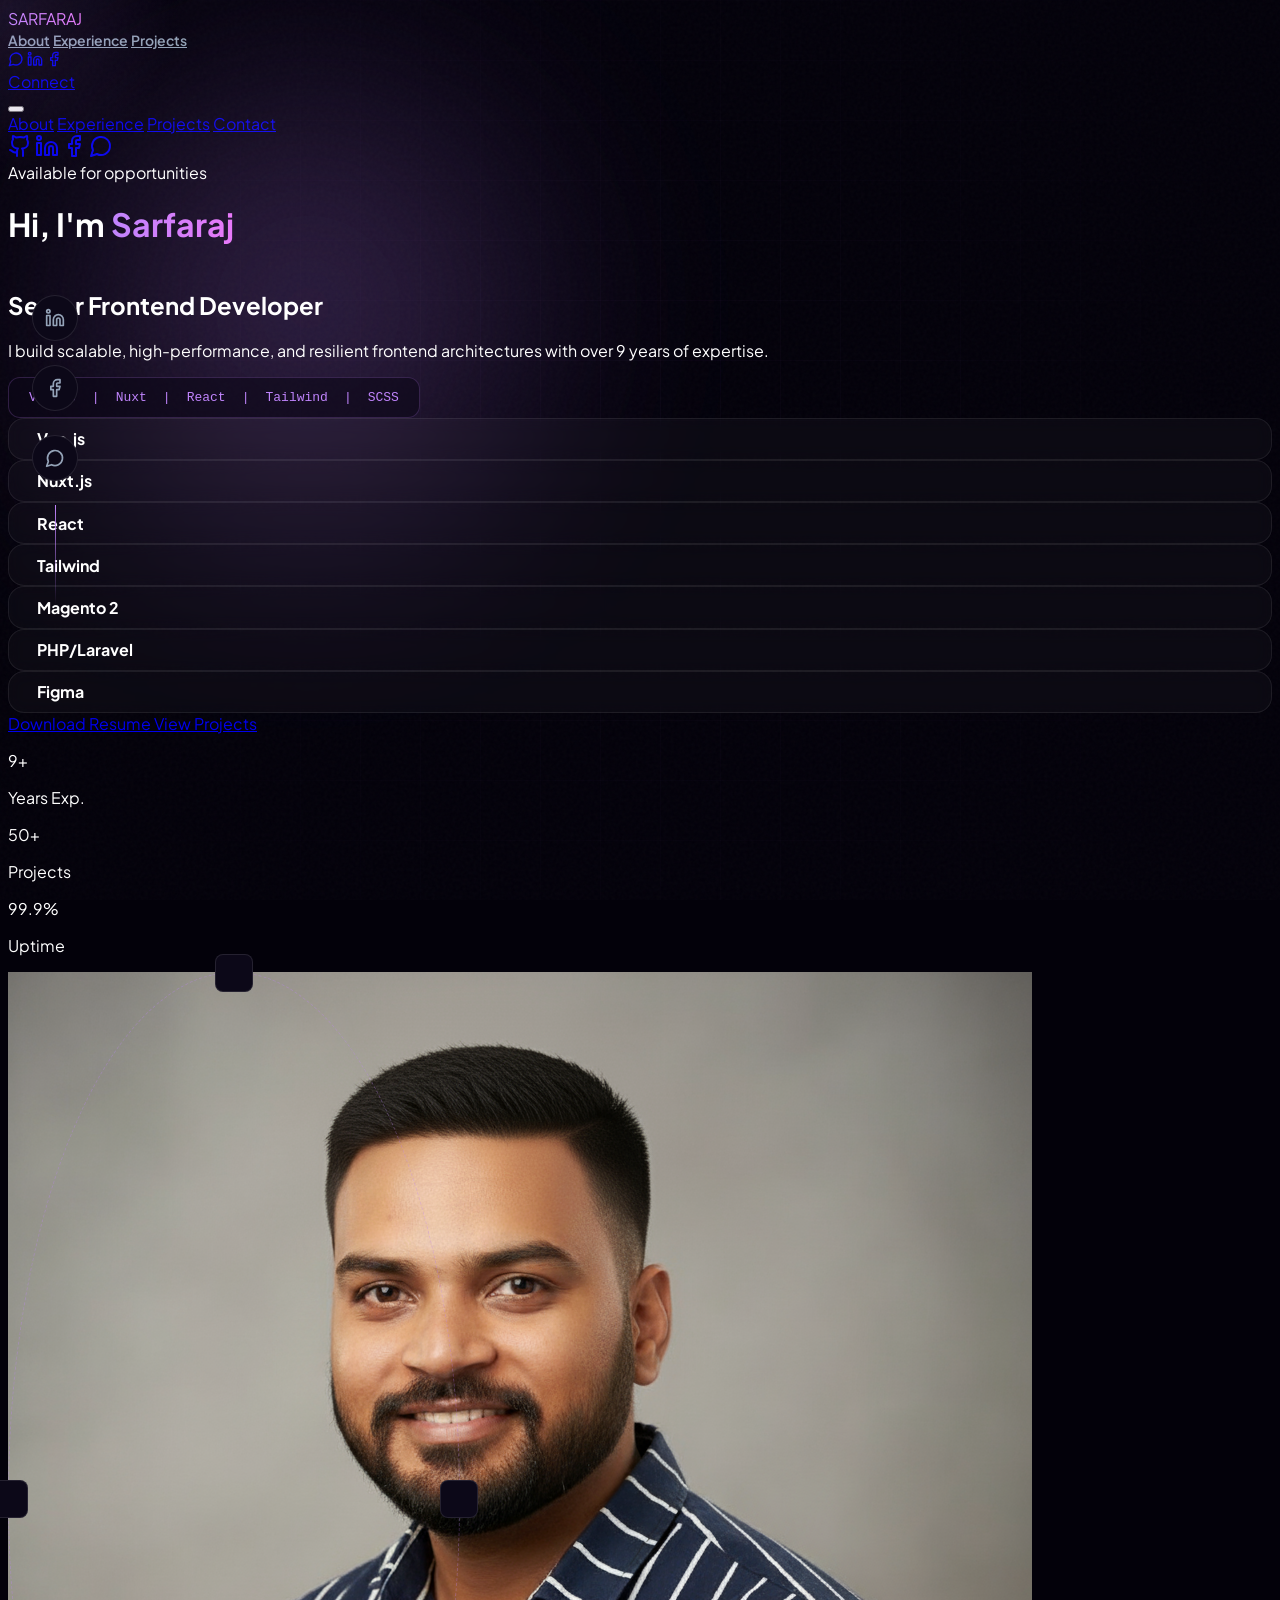
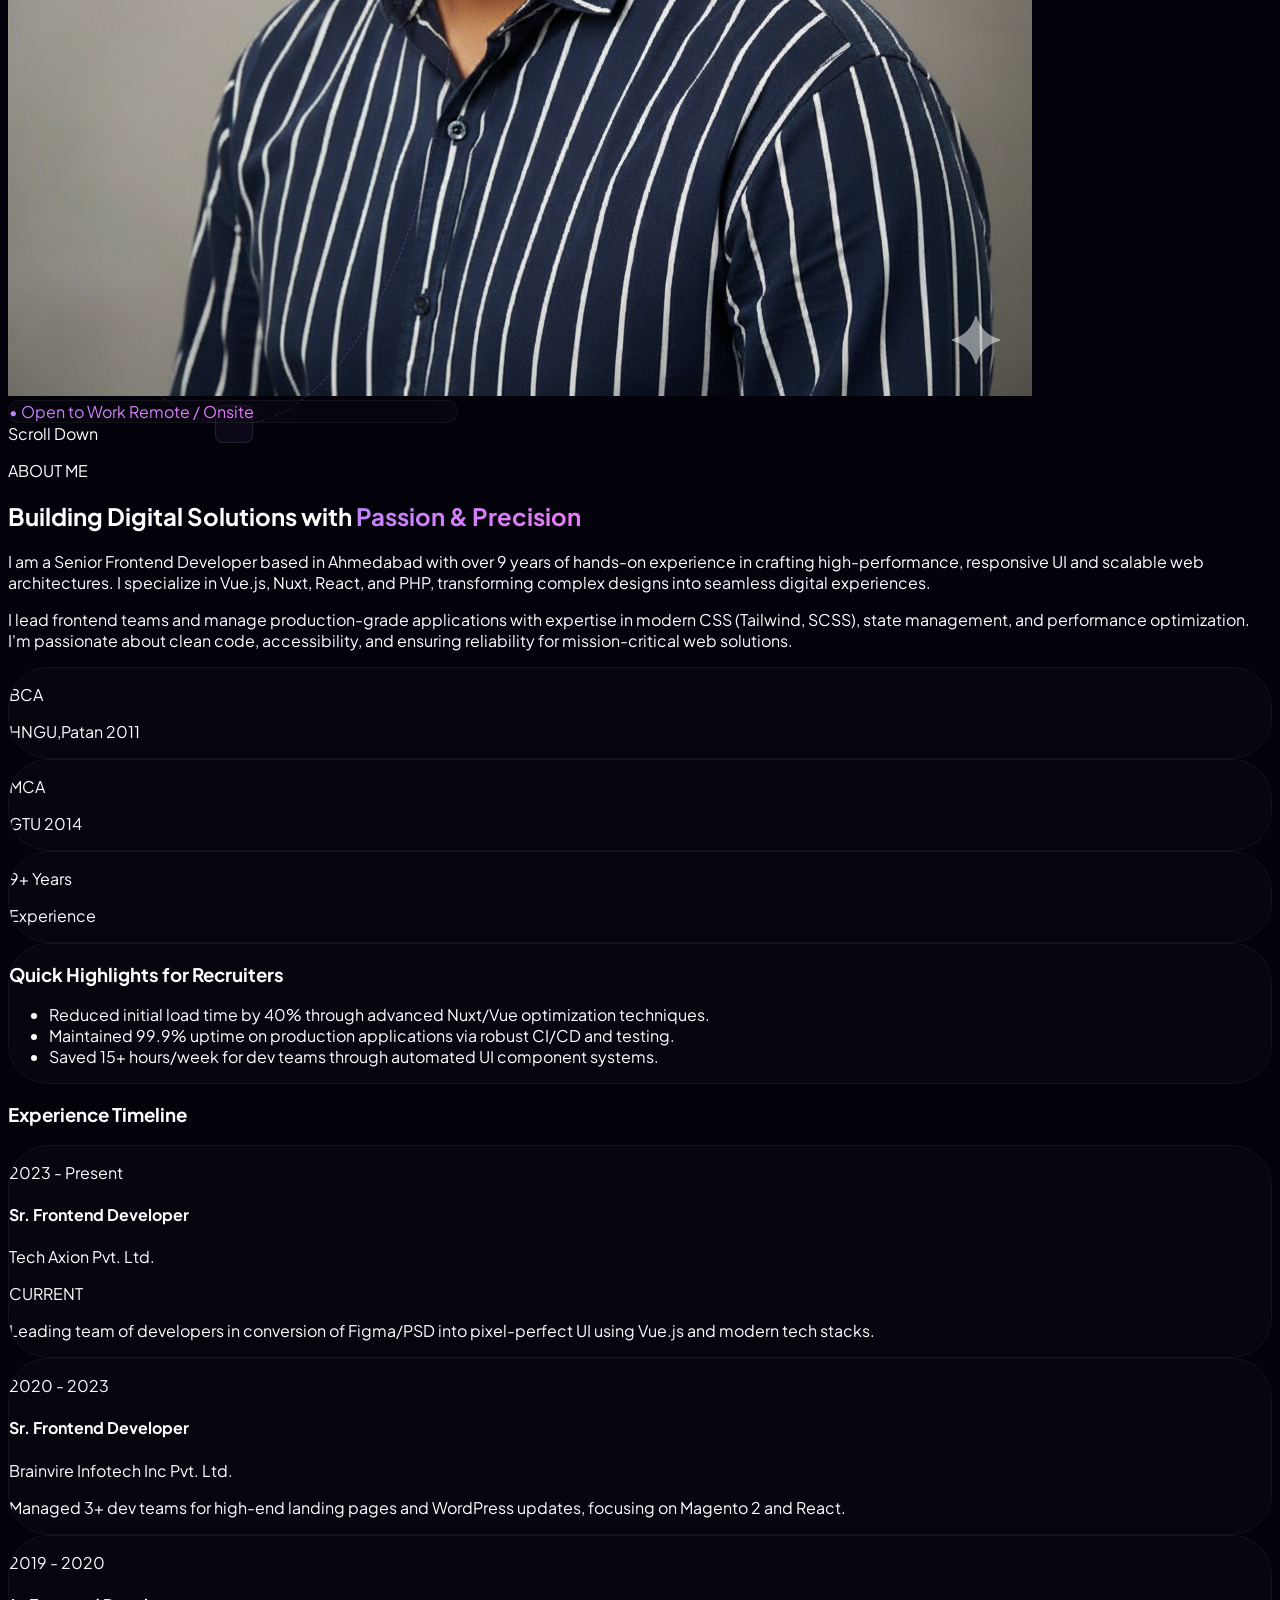
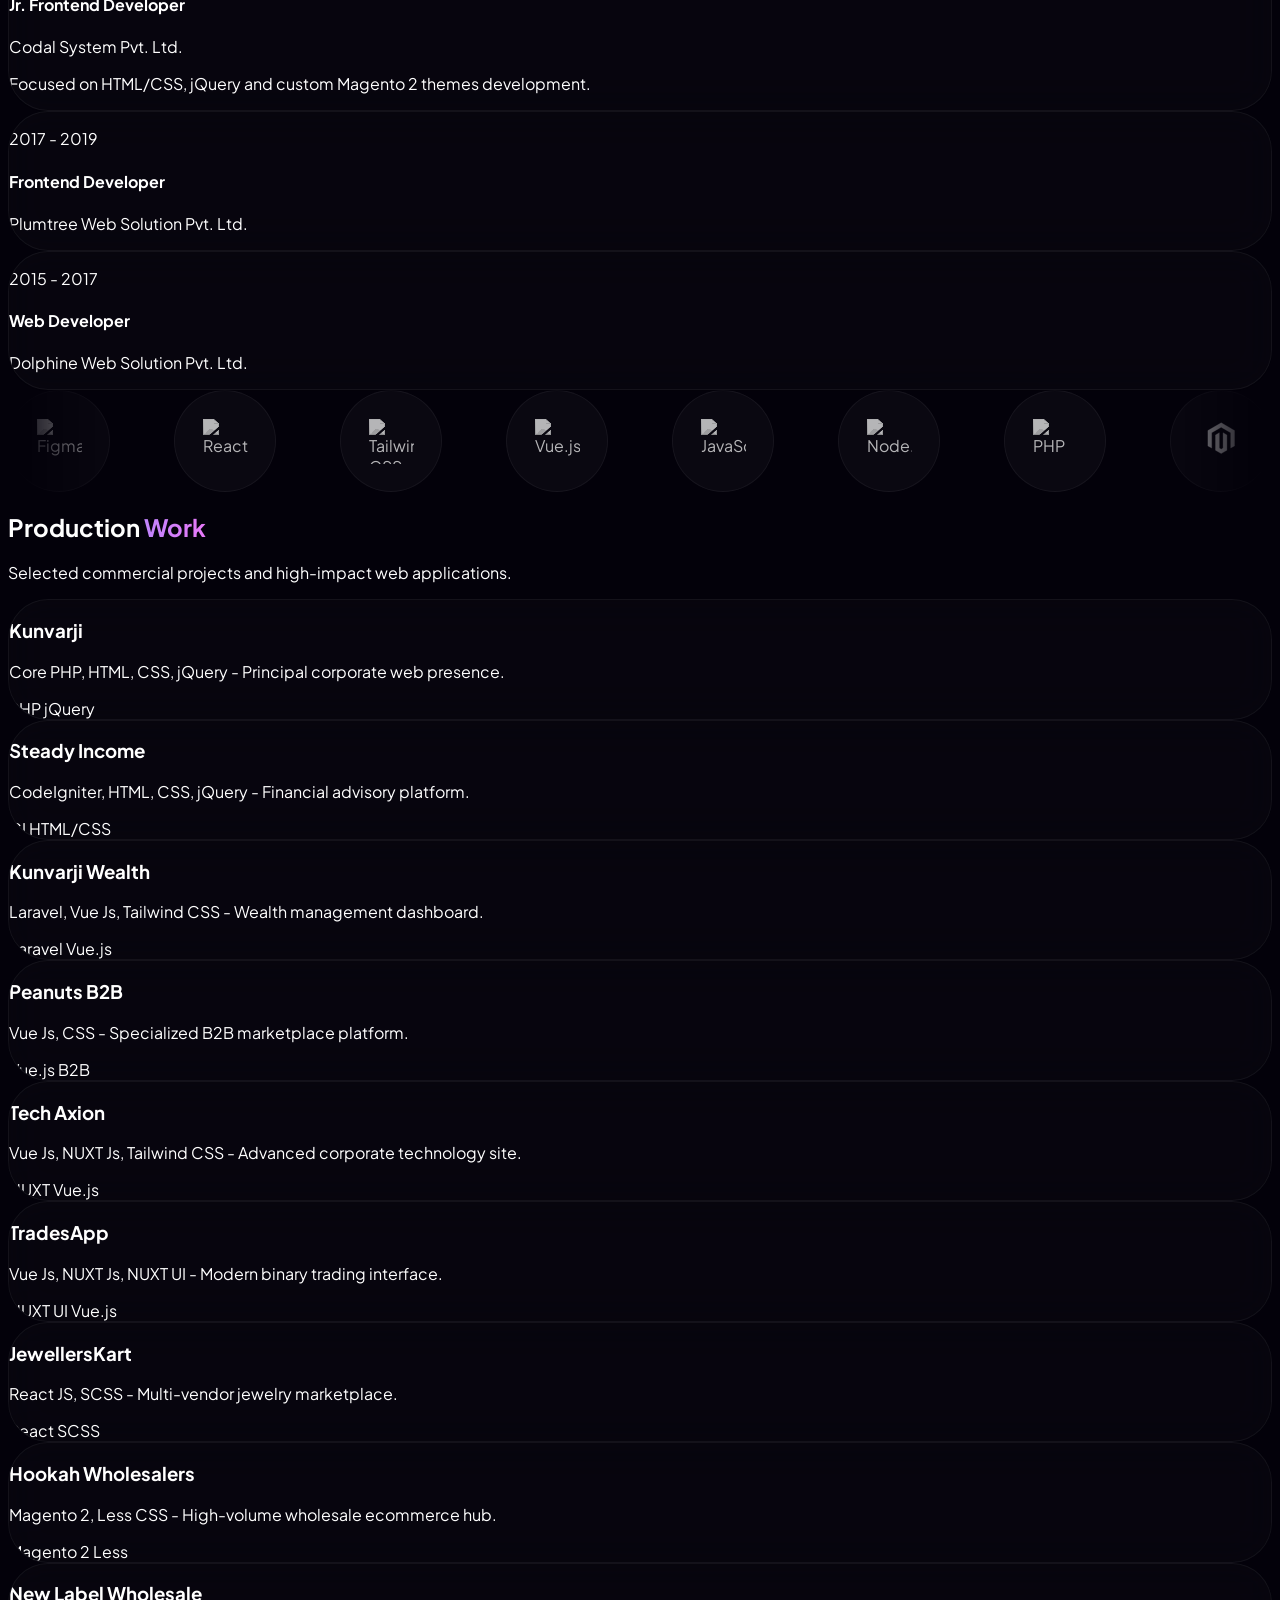
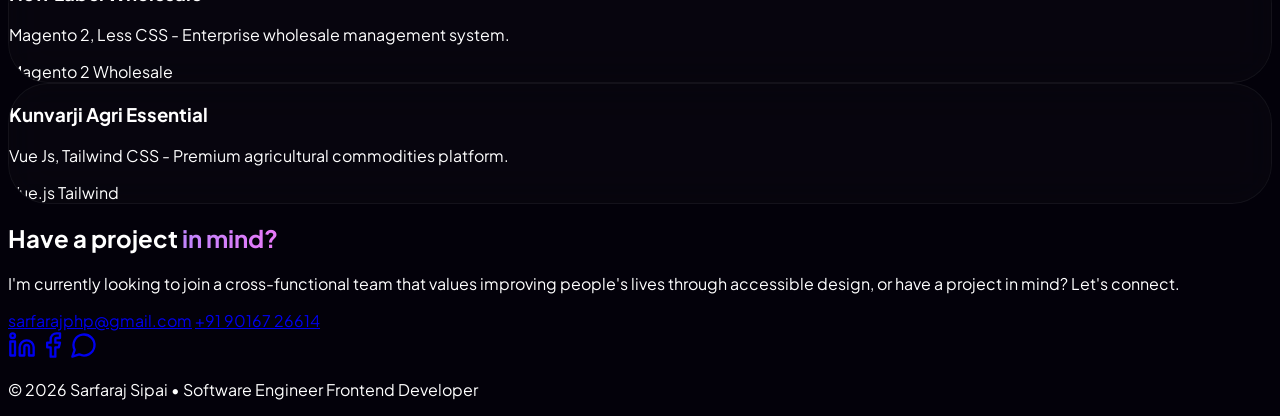
==== commit 65efeda9: "Update linked in profile page link" ====
--- a/index.html
+++ b/index.html
@@ -87,7 +87,7 @@
         <!-- <a href="https://github.com/sarfarajsipai" target="_blank" class="social-btn" title="GitHub">
             <svg xmlns="http://www.w3.org/2000/svg" width="20" height="20" viewBox="0 0 24 24" fill="none" stroke="currentColor" stroke-width="2" stroke-linecap="round" stroke-linejoin="round" class="lucide lucide-github"><path d="M15 22v-4a4.8 4.8 0 0 0-1-3.5c3 0 6-2 6-5.5.08-1.25-.27-2.48-1-3.5.28-1.15.28-2.35 0-3.5 0 0-1 0-3 1.5-2.64-.5-5.36-.5-8 0C6 2 5 2 5 2c-.3 1.15-.3 2.35 0 3.5A5.403 5.403 0 0 0 4 9c0 3.5 3 5.5 6 5.5-.39.49-.68 1.05-.85 1.65-.17.6-.22 1.23-.15 1.85v4"/><path d="M9 18c-4.51 2-5-2-7-2"/></svg>
         </a> -->
-        <a href="https://in.linkedin.com/in/sarfaraj-sipai" target="_blank" class="social-btn" title="LinkedIn">
+        <a href="https://in.linkedin.com/in/sarfarajsipai" target="_blank" class="social-btn" title="LinkedIn">
             <svg xmlns="http://www.w3.org/2000/svg" width="20" height="20" viewBox="0 0 24 24" fill="none" stroke="currentColor" stroke-width="2" stroke-linecap="round" stroke-linejoin="round" class="lucide lucide-linkedin"><path d="M16 8a6 6 0 0 1 6 6v7h-4v-7a2 2 0 0 0-2-2 2 2 0 0 0-2 2v7h-4v-7a6 6 0 0 1 6-6z"/><rect width="4" height="12" x="2" y="9"/><circle cx="4" cy="4" r="2"/></svg>
         </a>
         <a href="https://www.facebook.com/sarfaraj.sipai" target="_blank" class="social-btn" title="Facebook">
@@ -110,7 +110,7 @@
                 
                 <div class="flex items-center gap-4 pl-4 border-l border-white/10">
                     <a href="https://wa.me/919016726614" target="_blank" class="text-text-muted hover:text-accent transition-all duration-300" title="WhatsApp"><svg xmlns="http://www.w3.org/2000/svg" width="16" height="16" viewBox="0 0 24 24" fill="none" stroke="currentColor" stroke-width="2" stroke-linecap="round" stroke-linejoin="round" class="lucide lucide-message-circle"><path d="M7.9 20A9 9 0 1 0 4 16.1L2 22Z"/></svg></a>
-                    <a href="https://in.linkedin.com/in/sarfaraj-sipai" target="_blank" class="text-text-muted hover:text-accent transition-all"><svg xmlns="http://www.w3.org/2000/svg" width="16" height="16" viewBox="0 0 24 24" fill="none" stroke="currentColor" stroke-width="2" stroke-linecap="round" stroke-linejoin="round" class="lucide lucide-linkedin"><path d="M16 8a6 6 0 0 1 6 6v7h-4v-7a2 2 0 0 0-2-2 2 2 0 0 0-2 2v7h-4v-7a6 6 0 0 1 6-6z"/><rect width="4" height="12" x="2" y="9"/><circle cx="4" cy="4" r="2"/></svg></a>
+                    <a href="https://in.linkedin.com/in/sarfarajsipai" target="_blank" class="text-text-muted hover:text-accent transition-all"><svg xmlns="http://www.w3.org/2000/svg" width="16" height="16" viewBox="0 0 24 24" fill="none" stroke="currentColor" stroke-width="2" stroke-linecap="round" stroke-linejoin="round" class="lucide lucide-linkedin"><path d="M16 8a6 6 0 0 1 6 6v7h-4v-7a2 2 0 0 0-2-2 2 2 0 0 0-2 2v7h-4v-7a6 6 0 0 1 6-6z"/><rect width="4" height="12" x="2" y="9"/><circle cx="4" cy="4" r="2"/></svg></a>
                     <a href="https://www.facebook.com/sarfaraj.sipai" target="_blank" class="text-text-muted hover:text-accent transition-all"><svg xmlns="http://www.w3.org/2000/svg" width="16" height="16" viewBox="0 0 24 24" fill="none" stroke="currentColor" stroke-width="2" stroke-linecap="round" stroke-linejoin="round" class="lucide lucide-facebook"><path d="M18 2h-3a5 5 0 0 0-5 5v3H7v4h3v8h4v-8h3l1-4h-4V7a1 1 0 0 1 1-1h3z"/></svg></a>
                 </div>
 
@@ -128,7 +128,7 @@
             
             <div class="flex items-center gap-8 pt-4 border-t border-white/10 w-full justify-center">
                 <a href="https://github.com/sarfarajsipai" target="_blank" class="text-white/60 hover:text-accent"><svg xmlns="http://www.w3.org/2000/svg" width="24" height="24" viewBox="0 0 24 24" fill="none" stroke="currentColor" stroke-width="2" stroke-linecap="round" stroke-linejoin="round" class="lucide lucide-github"><path d="M15 22v-4a4.8 4.8 0 0 0-1-3.5c3 0 6-2 6-5.5.08-1.25-.27-2.48-1-3.5.28-1.15.28-2.35 0-3.5 0 0-1 0-3 1.5-2.64-.5-5.36-.5-8 0C6 2 5 2 5 2c-.3 1.15-.3 2.35 0 3.5A5.403 5.403 0 0 0 4 9c0 3.5 3 5.5 6 5.5-.39.49-.68 1.05-.85 1.65-.17.6-.22 1.23-.15 1.85v4"/><path d="M9 18c-4.51 2-5-2-7-2"/></svg></a>
-                <a href="https://in.linkedin.com/in/sarfaraj-sipai" target="_blank" class="text-white/60 hover:text-accent"><svg xmlns="http://www.w3.org/2000/svg" width="24" height="24" viewBox="0 0 24 24" fill="none" stroke="currentColor" stroke-width="2" stroke-linecap="round" stroke-linejoin="round" class="lucide lucide-linkedin"><path d="M16 8a6 6 0 0 1 6 6v7h-4v-7a2 2 0 0 0-2-2 2 2 0 0 0-2 2v7h-4v-7a6 6 0 0 1 6-6z"/><rect width="4" height="12" x="2" y="9"/><circle cx="4" cy="4" r="2"/></svg></a>
+                <a href="https://in.linkedin.com/in/sarfarajsipai" target="_blank" class="text-white/60 hover:text-accent"><svg xmlns="http://www.w3.org/2000/svg" width="24" height="24" viewBox="0 0 24 24" fill="none" stroke="currentColor" stroke-width="2" stroke-linecap="round" stroke-linejoin="round" class="lucide lucide-linkedin"><path d="M16 8a6 6 0 0 1 6 6v7h-4v-7a2 2 0 0 0-2-2 2 2 0 0 0-2 2v7h-4v-7a6 6 0 0 1 6-6z"/><rect width="4" height="12" x="2" y="9"/><circle cx="4" cy="4" r="2"/></svg></a>
                 <a href="https://www.facebook.com/sarfaraj.sipai" target="_blank" class="text-white/60 hover:text-accent"><svg xmlns="http://www.w3.org/2000/svg" width="24" height="24" viewBox="0 0 24 24" fill="none" stroke="currentColor" stroke-width="2" stroke-linecap="round" stroke-linejoin="round" class="lucide lucide-facebook"><path d="M18 2h-3a5 5 0 0 0-5 5v3H7v4h3v8h4v-8h3l1-4h-4V7a1 1 0 0 1 1-1h3z"/></svg></a>
                 <a href="https://wa.me/919016726614" target="_blank" class="text-white/60 hover:text-accent"><svg xmlns="http://www.w3.org/2000/svg" width="24" height="24" viewBox="0 0 24 24" fill="none" stroke="currentColor" stroke-width="2" stroke-linecap="round" stroke-linejoin="round" class="lucide lucide-message-circle"><path d="M7.9 20A9 9 0 1 0 4 16.1L2 22Z"/></svg></a>
             </div>
@@ -731,7 +731,7 @@
             </div>
             
             <div class="flex justify-center gap-12">
-                <a href="https://in.linkedin.com/in/sarfaraj-sipai" target="_blank" class="text-text-muted hover:text-accent transition-all transform hover:-translate-y-2 duration-300" title="LinkedIn"><svg xmlns="http://www.w3.org/2000/svg" width="28" height="28" viewBox="0 0 24 24" fill="none" stroke="currentColor" stroke-width="2" stroke-linecap="round" stroke-linejoin="round" class="lucide lucide-linkedin"><path d="M16 8a6 6 0 0 1 6 6v7h-4v-7a2 2 0 0 0-2-2 2 2 0 0 0-2 2v7h-4v-7a6 6 0 0 1 6-6z"/><rect width="4" height="12" x="2" y="9"/><circle cx="4" cy="4" r="2"/></svg></a>
+                <a href="https://in.linkedin.com/in/sarfarajsipai" target="_blank" class="text-text-muted hover:text-accent transition-all transform hover:-translate-y-2 duration-300" title="LinkedIn"><svg xmlns="http://www.w3.org/2000/svg" width="28" height="28" viewBox="0 0 24 24" fill="none" stroke="currentColor" stroke-width="2" stroke-linecap="round" stroke-linejoin="round" class="lucide lucide-linkedin"><path d="M16 8a6 6 0 0 1 6 6v7h-4v-7a2 2 0 0 0-2-2 2 2 0 0 0-2 2v7h-4v-7a6 6 0 0 1 6-6z"/><rect width="4" height="12" x="2" y="9"/><circle cx="4" cy="4" r="2"/></svg></a>
                 <!-- <a href="https://github.com/sarfaraj-php" target="_blank" class="text-text-muted hover:text-accent transition-all transform hover:-translate-y-2 duration-300" title="GitHub"><svg xmlns="http://www.w3.org/2000/svg" width="28" height="28" viewBox="0 0 24 24" fill="none" stroke="currentColor" stroke-width="2" stroke-linecap="round" stroke-linejoin="round" class="lucide lucide-github"><path d="M15 22v-4a4.8 4.8 0 0 0-1-3.5c3 0 6-2 6-5.5.08-1.25-.27-2.48-1-3.5.28-1.15.28-2.35 0-3.5 0 0-1 0-3 1.5-2.64-.5-5.36-.5-8 0C6 2 5 2 5 2c-.3 1.15-.3 2.35 0 3.5A5.403 5.403 0 0 0 4 9c0 3.5 3 5.5 6 5.5-.39.49-.68 1.05-.85 1.65-.17.6-.22 1.23-.15 1.85v4"/><path d="M9 18c-4.51 2-5-2-7-2"/></svg></a> -->
                 <a href="https://www.facebook.com/sarfaraj.sipai" target="_blank" class="text-text-muted hover:text-accent transition-all transform hover:-translate-y-2 duration-300" title="Facebook"><svg xmlns="http://www.w3.org/2000/svg" width="28" height="28" viewBox="0 0 24 24" fill="none" stroke="currentColor" stroke-width="2" stroke-linecap="round" stroke-linejoin="round" class="lucide lucide-facebook"><path d="M18 2h-3a5 5 0 0 0-5 5v3H7v4h3v8h4v-8h3l1-4h-4V7a1 1 0 0 1 1-1h3z"/></svg></a>
                 <a href="https://wa.me/919016726614" target="_blank" class="text-text-muted hover:text-accent transition-all transform hover:-translate-y-2 duration-300" title="WhatsApp"><svg xmlns="http://www.w3.org/2000/svg" width="28" height="28" viewBox="0 0 24 24" fill="none" stroke="currentColor" stroke-width="2" stroke-linecap="round" stroke-linejoin="round" class="lucide lucide-message-circle"><path d="M7.9 20A9 9 0 1 0 4 16.1L2 22Z"/></svg></a>
@@ -746,4 +746,4 @@
 
     <script src="script.js"></script>
 </body>
-</html>+</html>
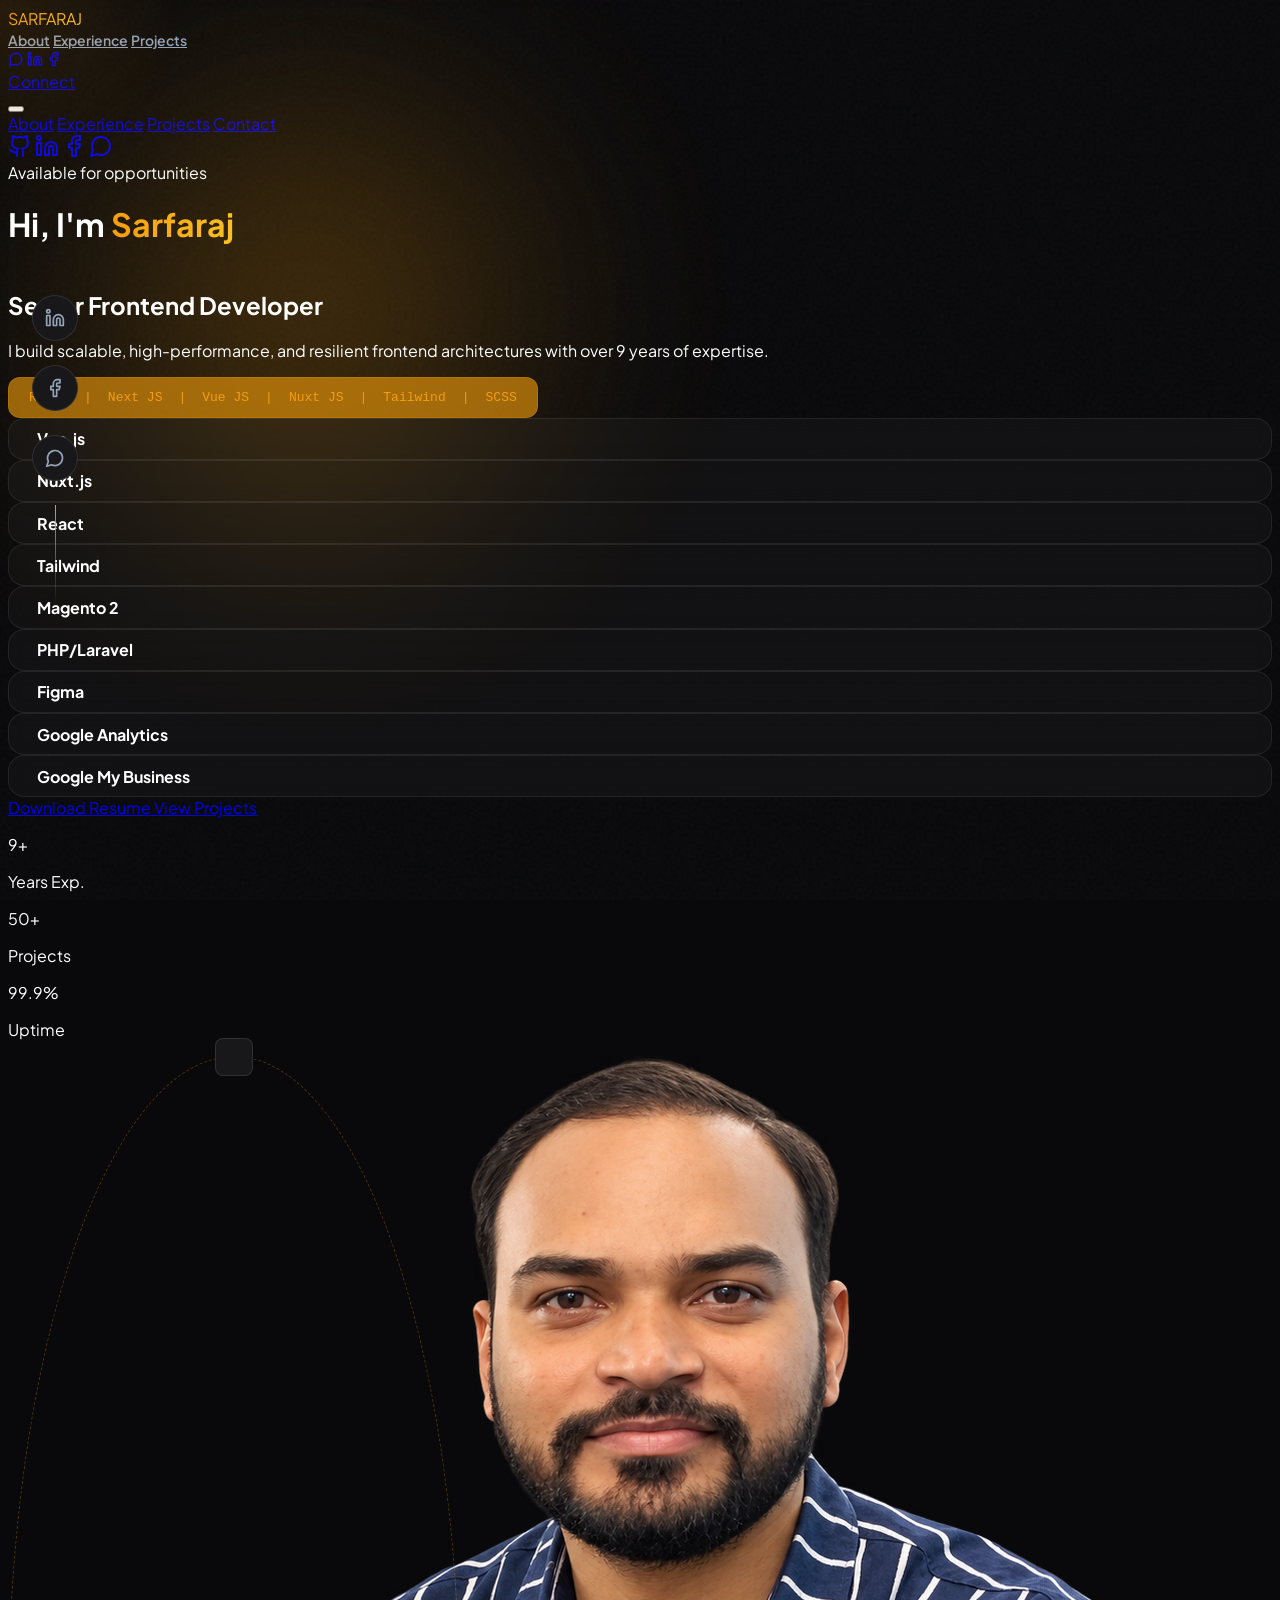
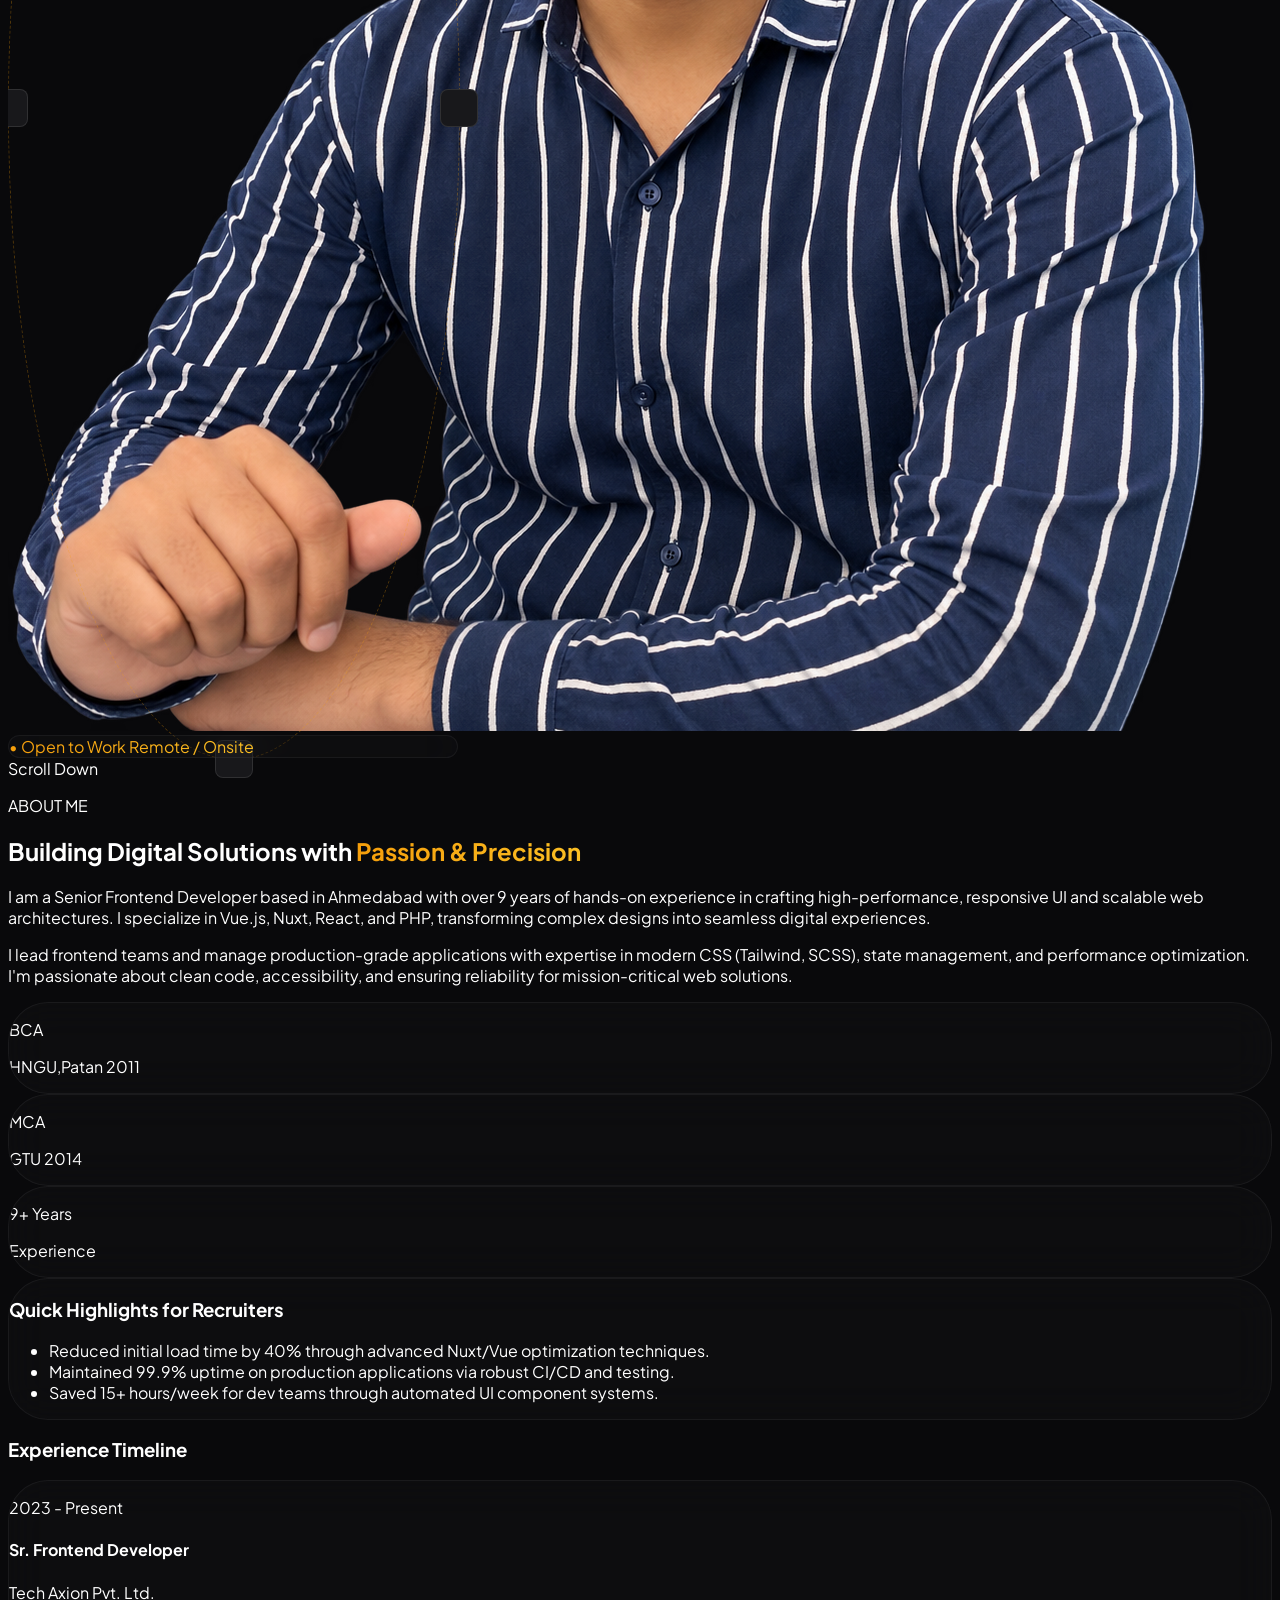
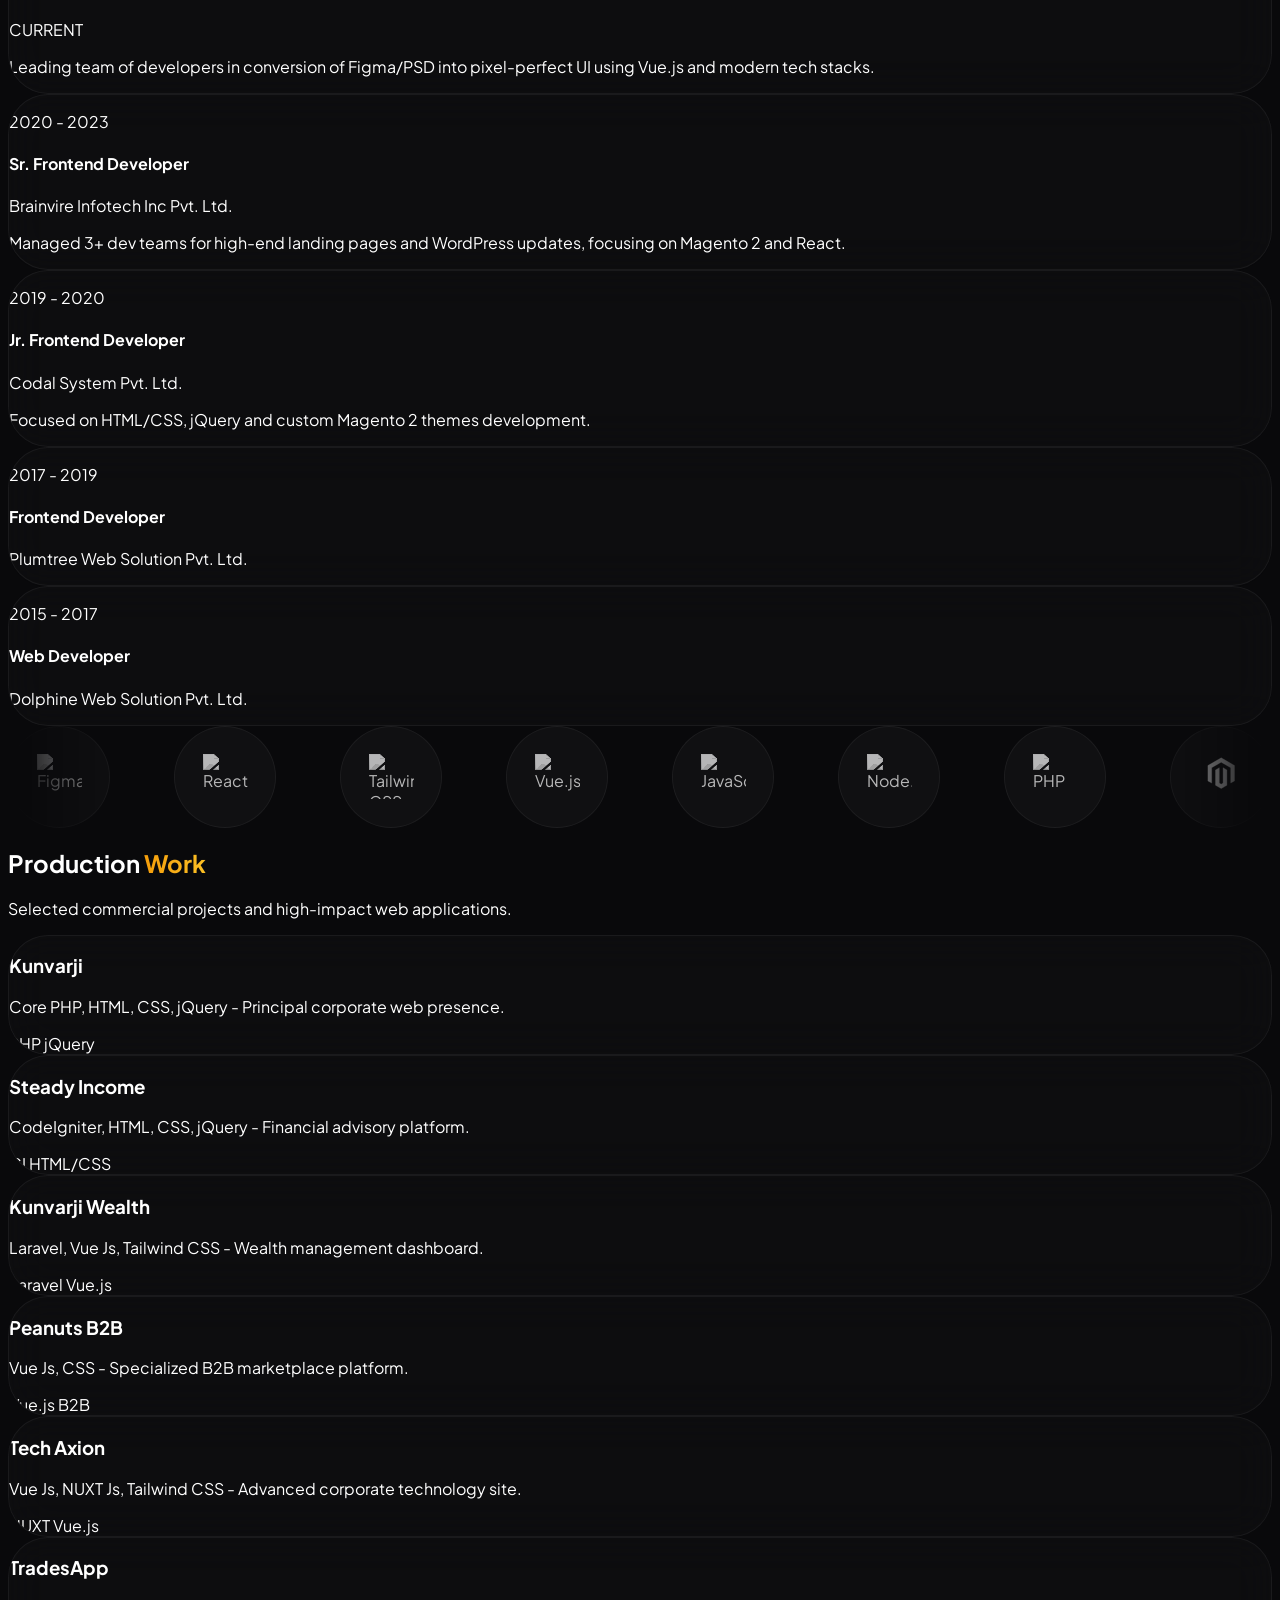
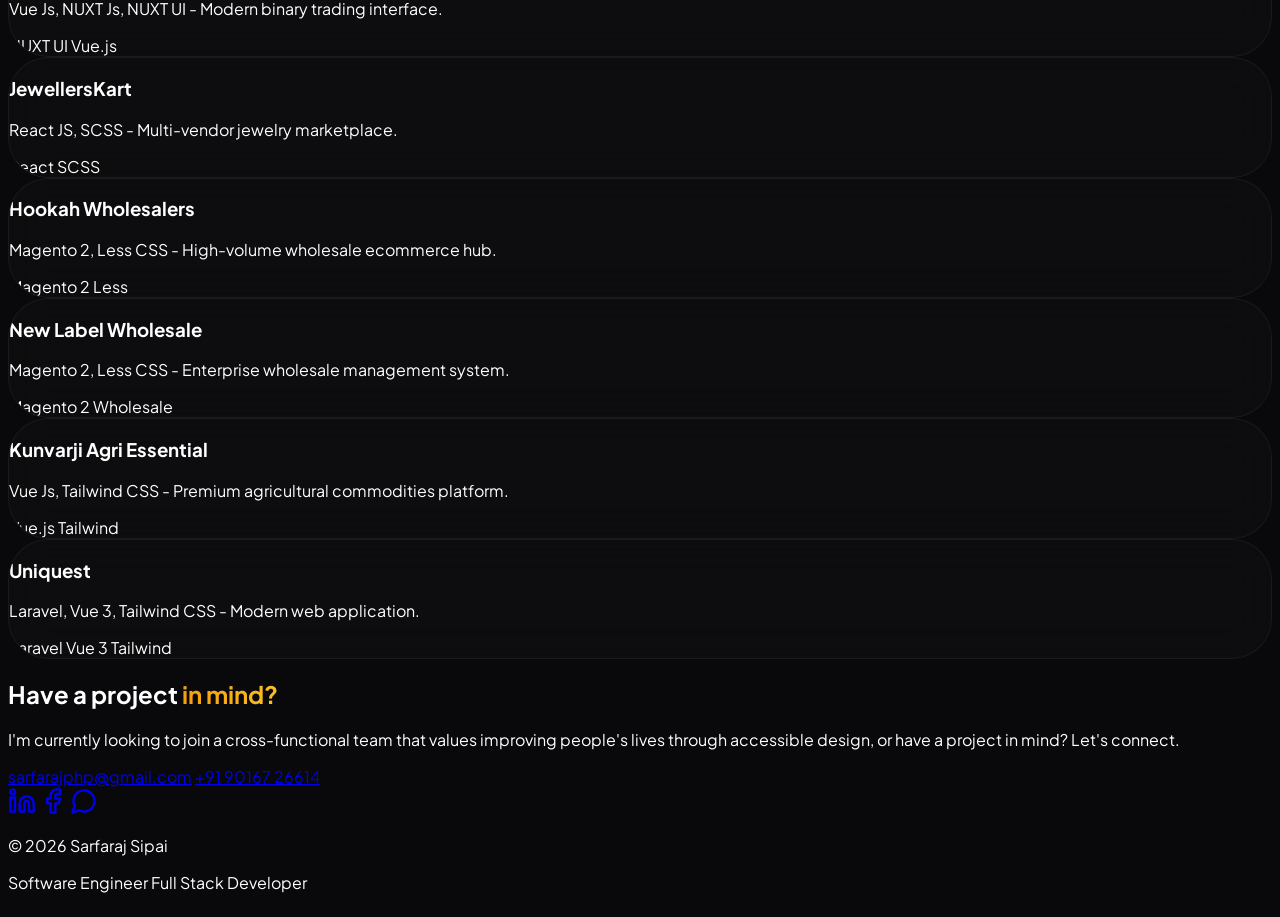
==== commit ea460418: "updated visual changes and resume files as well as photos" ====
--- a/index.html
+++ b/index.html
@@ -26,10 +26,10 @@
             theme: {
                 extend: {
                     colors: {
-                        background: '#03010a',
-                        surface: '#0c0818',
-                        accent: '#c084fc',
-                        'accent-soft': 'rgba(192, 132, 252, 0.1)',
+                        background: '#09090b',
+                        surface: '#18181b',
+                        accent: '#f59e0b',
+                        'accent-soft': 'rgba(245, 158, 11, 0.1)',
                         text: '#ffffff',
                         'text-muted': '#94a3b8',
                     },
@@ -58,9 +58,9 @@
                             '100%': { backgroundPosition: '200% 0' },
                         },
                         borderFlow: {
-                            '0%': { borderColor: 'rgba(192, 132, 252, 0.2)' },
-                            '50%': { borderColor: 'rgba(192, 132, 252, 0.8)' },
-                            '100%': { borderColor: 'rgba(192, 132, 252, 0.2)' },
+                            '0%': { borderColor: 'rgba(245, 158, 11, 0.2)' },
+                            '50%': { borderColor: 'rgba(245, 158, 11, 0.8)' },
+                            '100%': { borderColor: 'rgba(245, 158, 11, 0.2)' },
                         }
                     }
                 }
@@ -160,11 +160,13 @@
 
                 <!-- Terminal Skills Bar -->
                 <div class="terminal-bar">
-                    <span>Vue.js</span>
+                    <span>React</span>
                     <span class="opacity-40">|</span>
-                    <span>Nuxt</span>
+                    <span>Next JS</span>
                     <span class="opacity-40">|</span>
-                    <span>React</span>
+                    <span>Vue JS</span>
+                    <span class="opacity-40">|</span>
+                    <span>Nuxt JS</span>
                     <span class="opacity-40">|</span>
                     <span>Tailwind</span>
                     <span class="opacity-40">|</span>
@@ -173,32 +175,38 @@
 
                 <!-- Enhanced Tech Badges -->
                 <div class="flex flex-wrap gap-2 sm:gap-3 justify-center lg:justify-start" id="techBadges">
-                    <div class="tech-badge-enhanced flex items-center gap-1.5 sm:gap-2 group text-xs sm:text-sm shadow-md cursor-default hover:shadow-[0_0_15px_rgba(192,132,252,0.4)] transition-all">
+                    <div class="tech-badge-enhanced flex items-center gap-1.5 sm:gap-2 group text-xs sm:text-sm shadow-md cursor-default hover:shadow-[0_0_15px_rgba(245,158,11,0.4)] transition-all">
                         <i data-lucide="layers" class="w-4 h-4 text-accent group-hover:rotate-12 transition-transform"></i> Vue.js
                     </div>
-                    <div class="tech-badge-enhanced flex items-center gap-1.5 sm:gap-2 group text-xs sm:text-sm shadow-md cursor-default hover:shadow-[0_0_15px_rgba(192,132,252,0.4)] transition-all">
+                    <div class="tech-badge-enhanced flex items-center gap-1.5 sm:gap-2 group text-xs sm:text-sm shadow-md cursor-default hover:shadow-[0_0_15px_rgba(245,158,11,0.4)] transition-all">
                         <i data-lucide="zap" class="w-4 h-4 text-accent group-hover:rotate-12 transition-transform"></i> Nuxt.js
                     </div>
-                    <div class="tech-badge-enhanced flex items-center gap-1.5 sm:gap-2 group text-xs sm:text-sm shadow-md cursor-default hover:shadow-[0_0_15px_rgba(192,132,252,0.4)] transition-all">
+                    <div class="tech-badge-enhanced flex items-center gap-1.5 sm:gap-2 group text-xs sm:text-sm shadow-md cursor-default hover:shadow-[0_0_15px_rgba(245,158,11,0.4)] transition-all">
                         <i data-lucide="blocks" class="w-4 h-4 text-accent group-hover:rotate-12 transition-transform"></i> React
                     </div>
-                    <div class="tech-badge-enhanced flex items-center gap-1.5 sm:gap-2 group text-xs sm:text-sm shadow-md cursor-default hover:shadow-[0_0_15px_rgba(192,132,252,0.4)] transition-all">
+                    <div class="tech-badge-enhanced flex items-center gap-1.5 sm:gap-2 group text-xs sm:text-sm shadow-md cursor-default hover:shadow-[0_0_15px_rgba(245,158,11,0.4)] transition-all">
                         <i data-lucide="palette" class="w-4 h-4 text-accent group-hover:rotate-12 transition-transform"></i> Tailwind
                     </div>
-                    <div class="tech-badge-enhanced flex items-center gap-1.5 sm:gap-2 group text-xs sm:text-sm shadow-md cursor-default hover:shadow-[0_0_15px_rgba(192,132,252,0.4)] transition-all">
+                    <div class="tech-badge-enhanced flex items-center gap-1.5 sm:gap-2 group text-xs sm:text-sm shadow-md cursor-default hover:shadow-[0_0_15px_rgba(245,158,11,0.4)] transition-all">
                         <i data-lucide="layout" class="w-4 h-4 text-accent group-hover:rotate-12 transition-transform"></i> Magento 2
                     </div>
-                    <div class="tech-badge-enhanced flex items-center gap-1.5 sm:gap-2 group text-xs sm:text-sm shadow-md cursor-default hover:shadow-[0_0_15px_rgba(192,132,252,0.4)] transition-all">
+                    <div class="tech-badge-enhanced flex items-center gap-1.5 sm:gap-2 group text-xs sm:text-sm shadow-md cursor-default hover:shadow-[0_0_15px_rgba(245,158,11,0.4)] transition-all">
                         <i data-lucide="code-2" class="w-4 h-4 text-accent group-hover:rotate-12 transition-transform"></i> PHP/Laravel
                     </div>
-                    <div class="tech-badge-enhanced flex items-center gap-1.5 sm:gap-2 group text-xs sm:text-sm shadow-md cursor-default hover:shadow-[0_0_15px_rgba(192,132,252,0.4)] transition-all">
+                    <div class="tech-badge-enhanced flex items-center gap-1.5 sm:gap-2 group text-xs sm:text-sm shadow-md cursor-default hover:shadow-[0_0_15px_rgba(245,158,11,0.4)] transition-all">
                         <i data-lucide="figma" class="w-4 h-4 text-accent group-hover:rotate-12 transition-transform"></i> Figma
+                    </div>
+                    <div class="tech-badge-enhanced flex items-center gap-1.5 sm:gap-2 group text-xs sm:text-sm shadow-md cursor-default hover:shadow-[0_0_15px_rgba(245,158,11,0.4)] transition-all">
+                        <i data-lucide="bar-chart-2" class="w-4 h-4 text-accent group-hover:rotate-12 transition-transform"></i> Google Analytics
+                    </div>
+                    <div class="tech-badge-enhanced flex items-center gap-1.5 sm:gap-2 group text-xs sm:text-sm shadow-md cursor-default hover:shadow-[0_0_15px_rgba(245,158,11,0.4)] transition-all">
+                        <i data-lucide="store" class="w-4 h-4 text-accent group-hover:rotate-12 transition-transform"></i> Google My Business
                     </div>
                 </div>
 
                 <!-- CTA Buttons -->
                 <div class="flex flex-wrap gap-6 pt-4">
-                    <a href="Sarfaraj Sipai.pdf" download class="px-8 py-4 bg-accent text-black font-black rounded-2xl flex items-center gap-3 hover:translate-y-[-4px] hover:shadow-[0_10px_30px_rgba(192,132,252,0.4)] transition-all duration-300">
+                    <a href="Sarfaraj Sipai.pdf" download class="px-8 py-4 bg-accent text-black font-black rounded-2xl flex items-center gap-3 hover:translate-y-[-4px] hover:shadow-[0_10px_30px_rgba(245,158,11,0.4)] transition-all duration-300">
                         <i data-lucide="download" class="w-5 h-5"></i> Download Resume
                     </a>
                     <a href="#projects" class="px-8 py-4 border border-white/10 text-white font-black rounded-2xl flex items-center gap-3 hover:bg-white/5 transition-all">
@@ -236,14 +244,14 @@
                     </div>
 
                     <!-- Inner Avatar Circle -->
-                    <div class="relative w-[320px] h-[320px] md:w-[400px] md:h-[400px] p-4 m-auto">
+                    <div class="relative w-[280px] h-[280px] md:w-[400px] md:h-[400px] p-4 m-auto">
                         <div class="absolute inset-0 bg-accent/20 blur-[100px] rounded-full"></div>
                         <div class="relative w-full h-full rounded-full overflow-hidden border-2 border-white/10 shadow-2xl">
                             <img src="self-image.png" alt="Sarfaraj Sipai" class="w-full h-full object-cover">
                         </div>
 
                         <!-- Floating Badges -->                        
-                        <div class="absolute bottom-[20%] -right-12 glass-card px-6 py-3 border-accent/30 animate-float">
+                        <div class="absolute bottom-[20%] -right-2 md:-right-12 glass-card px-4 md:px-6 py-2 md:py-3 border-accent/30 animate-float z-10 max-w-[80vw]">
                             <div class="flex items-center gap-3">
                                 <span class="text-xs font-black text-gradient whitespace-nowrap">• Open to Work Remote / Onsite</span>
                             </div>
@@ -283,7 +291,7 @@
                 </div>
 
                 <!-- STAT CARDS -->
-                <div class="grid grid-cols-3 gap-4">
+                <div class="grid grid-cols-1 sm:grid-cols-3 gap-4">
                     <div class="glass-card p-6 flex flex-col items-center text-center group hover:border-accent/40 transition-all duration-500">
                         <div class="w-12 h-12 rounded-2xl bg-accent/10 flex items-center justify-center text-accent mb-4 group-hover:bg-accent group-hover:text-black transition-all">
                             <i data-lucide="graduation-cap" class="w-6 h-6"></i>
@@ -411,37 +419,37 @@
             <div class="marquee-content" id="techMarquee">
                 <!-- Figma -->
                 <div class="tech-icon-wrapper">
-                    <img src="https://cdn.simpleicons.org/figma/c084fc" alt="Figma">
+                    <img src="https://cdn.simpleicons.org/figma/f59e0b" alt="Figma">
                     <div class="tech-tooltip">Figma</div>
                 </div>
                 <!-- React -->
                 <div class="tech-icon-wrapper">
-                    <img src="https://cdn.simpleicons.org/react/c084fc" alt="React">
+                    <img src="https://cdn.simpleicons.org/react/f59e0b" alt="React">
                     <div class="tech-tooltip">React</div>
                 </div>
                 <!-- Tailwind -->
                 <div class="tech-icon-wrapper">
-                    <img src="https://cdn.simpleicons.org/tailwindcss/c084fc" alt="Tailwind CSS">
+                    <img src="https://cdn.simpleicons.org/tailwindcss/f59e0b" alt="Tailwind CSS">
                     <div class="tech-tooltip">Tailwind</div>
                 </div>
                 <!-- Vue.js -->
                 <div class="tech-icon-wrapper">
-                    <img src="https://cdn.simpleicons.org/vuedotjs/c084fc" alt="Vue.js">
+                    <img src="https://cdn.simpleicons.org/vuedotjs/f59e0b" alt="Vue.js">
                     <div class="tech-tooltip">Vue.js</div>
                 </div>
                 <!-- JavaScript -->
                 <div class="tech-icon-wrapper">
-                    <img src="https://cdn.simpleicons.org/javascript/c084fc" alt="JavaScript">
+                    <img src="https://cdn.simpleicons.org/javascript/f59e0b" alt="JavaScript">
                     <div class="tech-tooltip">JavaScript</div>
                 </div>
                 <!-- Node.js -->
                 <div class="tech-icon-wrapper">
-                    <img src="https://cdn.simpleicons.org/nodedotjs/c084fc" alt="Node.js">
+                    <img src="https://cdn.simpleicons.org/nodedotjs/f59e0b" alt="Node.js">
                     <div class="tech-tooltip">Node.js</div>
                 </div>
                 <!-- PHP -->
                 <div class="tech-icon-wrapper">
-                    <img src="https://cdn.simpleicons.org/php/c084fc" alt="PHP">
+                    <img src="https://cdn.simpleicons.org/php/f59e0b" alt="PHP">
                     <div class="tech-tooltip">PHP</div>
                 </div>
                 <!-- Magento -->
@@ -451,7 +459,7 @@
                 </div>
                 <!-- WordPress -->
                 <div class="tech-icon-wrapper">
-                    <img src="https://cdn.simpleicons.org/wordpress/c084fc" alt="WordPress">
+                    <img src="https://cdn.simpleicons.org/wordpress/f59e0b" alt="WordPress">
                     <div class="tech-tooltip">WordPress</div>
                 </div>
                 <!-- CSS3 -->
@@ -462,31 +470,31 @@
 
                 <!-- Duplicate for seamless loop -->
                 <div class="tech-icon-wrapper">
-                    <img src="https://cdn.simpleicons.org/figma/c084fc" alt="Figma">
+                    <img src="https://cdn.simpleicons.org/figma/f59e0b" alt="Figma">
                     <div class="tech-tooltip">Figma</div>
                 </div>
                 <div class="tech-icon-wrapper">
-                    <img src="https://cdn.simpleicons.org/react/c084fc" alt="React">
+                    <img src="https://cdn.simpleicons.org/react/f59e0b" alt="React">
                     <div class="tech-tooltip">React</div>
                 </div>
                 <div class="tech-icon-wrapper">
-                    <img src="https://cdn.simpleicons.org/tailwindcss/c084fc" alt="Tailwind CSS">
+                    <img src="https://cdn.simpleicons.org/tailwindcss/f59e0b" alt="Tailwind CSS">
                     <div class="tech-tooltip">Tailwind</div>
                 </div>
                 <div class="tech-icon-wrapper">
-                    <img src="https://cdn.simpleicons.org/vuedotjs/c084fc" alt="Vue.js">
+                    <img src="https://cdn.simpleicons.org/vuedotjs/f59e0b" alt="Vue.js">
                     <div class="tech-tooltip">Vue.js</div>
                 </div>
                 <div class="tech-icon-wrapper">
-                    <img src="https://cdn.simpleicons.org/javascript/c084fc" alt="JavaScript">
+                    <img src="https://cdn.simpleicons.org/javascript/f59e0b" alt="JavaScript">
                     <div class="tech-tooltip">JavaScript</div>
                 </div>
                 <div class="tech-icon-wrapper">
-                    <img src="https://cdn.simpleicons.org/nodedotjs/c084fc" alt="Node.js">
+                    <img src="https://cdn.simpleicons.org/nodedotjs/f59e0b" alt="Node.js">
                     <div class="tech-tooltip">Node.js</div>
                 </div>
                 <div class="tech-icon-wrapper">
-                    <img src="https://cdn.simpleicons.org/php/c084fc" alt="PHP">
+                    <img src="https://cdn.simpleicons.org/php/f59e0b" alt="PHP">
                     <div class="tech-tooltip">PHP</div>
                 </div>
                 <div class="tech-icon-wrapper">
@@ -494,7 +502,7 @@
                     <div class="tech-tooltip">Magento</div>
                 </div>
                 <div class="tech-icon-wrapper">
-                    <img src="https://cdn.simpleicons.org/wordpress/c084fc" alt="WordPress">
+                    <img src="https://cdn.simpleicons.org/wordpress/f59e0b" alt="WordPress">
                     <div class="tech-tooltip">WordPress</div>
                 </div>
                 <div class="tech-icon-wrapper">
@@ -710,6 +718,26 @@
                     <div class="flex flex-wrap gap-2">
                         <span class="text-[9px] font-bold bg-green-600/20 text-green-600 px-3 py-1 rounded-full uppercase tracking-widest">Vue.js</span>
                         <span class="text-[9px] font-bold bg-green-600/20 text-green-600 px-3 py-1 rounded-full uppercase tracking-widest">Tailwind</span>
+                    </div>
+                </div>
+            </div>
+            <!-- Project 11: Uniquest -->
+            <div class="glass-card group opacity-0" id="proj11">
+                <div class="p-8 h-full flex flex-col">
+                    <div class="flex justify-between items-start mb-6">
+                        <div class="w-12 h-12 rounded-xl bg-accent/10 flex items-center justify-center text-accent group-hover:bg-accent group-hover:text-black transition-all">
+                            <i data-lucide="layers"></i>
+                        </div>
+                        <a href="#" target="_blank" class="w-10 h-10 rounded-full border border-white/10 flex items-center justify-center hover:bg-accent transition-all">
+                            <i data-lucide="external-link" class="w-4 h-4"></i>
+                        </a>
+                    </div>
+                    <h3 class="text-xl font-black mb-3 group-hover:text-accent transition">Uniquest</h3>
+                    <p class="text-text-muted text-sm mb-6 flex-grow">Laravel, Vue 3, Tailwind CSS - Modern web application.</p>
+                    <div class="flex flex-wrap gap-2">
+                        <span class="text-[9px] font-bold bg-accent/20 text-accent px-3 py-1 rounded-full uppercase tracking-widest">Laravel</span>
+                        <span class="text-[9px] font-bold bg-accent/20 text-accent px-3 py-1 rounded-full uppercase tracking-widest">Vue 3</span>
+                        <span class="text-[9px] font-bold bg-white/5 px-3 py-1 rounded-full uppercase tracking-widest">Tailwind</span>
                     </div>
                 </div>
             </div>
@@ -725,7 +753,7 @@
             <p class="text-text-muted max-w-xl mx-auto mb-12 text-lg">I'm currently looking to join a cross-functional team that values improving people's lives through accessible design, or have a project in mind? Let's connect.</p>
             
             <div class="flex flex-col md:flex-row items-center justify-center gap-8 mb-16">
-                <a href="mailto:sarfarajphp@gmail.com" class="text-2xl md:text-3xl font-black hover:text-accent transition duration-500 flex items-center gap-3"><i data-lucide="mail" class="w-7 h-7"></i> sarfarajphp@gmail.com</a>
+                <a href="mailto:sarfarajphp@gmail.com" class="text-xl sm:text-2xl md:text-3xl font-black hover:text-accent transition duration-500 flex items-center gap-3"><i data-lucide="mail" class="w-7 h-7"></i> sarfarajphp@gmail.com</a>
                 <span class="hidden md:block w-2 h-2 bg-accent rounded-full animate-pulse"></span>
                 <a href="tel:+919016726614" class="text-2xl md:text-3xl font-black hover:text-accent transition duration-500 flex items-center gap-3"><i data-lucide="phone" class="w-7 h-7"></i> +91 90167 26614</a>
             </div>
@@ -741,7 +769,8 @@
 
     <!-- FOOTER -->
     <footer class="py-12 border-t border-white/[0.05] text-center px-6">
-        <p class="text-text-muted text-[10px] font-black uppercase tracking-[0.3em]">© 2026 Sarfaraj Sipai • Software Engineer Frontend Developer</p>
+        <p class="text-text-muted text-[10px] font-black uppercase tracking-[0.3em]">© 2026 Sarfaraj Sipai</p>
+        <p class="mt-2 text-text-muted text-[10px] font-black uppercase tracking-[0.3em]">Software Engineer Full Stack Developer</p>
     </footer>
 
     <script src="script.js"></script>
--- a/style.css
+++ b/style.css
@@ -1,17 +1,18 @@
 :root {
-  --background: #03010a;
-  --surface: #0c0818;
-  --accent: #c084fc;
-  --accent-glow: rgba(192, 132, 252, 0.4);
+  --background: #09090b;
+  --surface: #18181b;
+  --accent: #f59e0b;
+  --accent-glow: rgba(245, 158, 11, 0.4);
   --text-muted: #94a3b8;
 }
 
-body {
+html, body {
   background-color: var(--background);
   color: #ffffff;
   font-family: "Plus Jakarta Sans", sans-serif;
   -webkit-font-smoothing: antialiased;
   overflow-x: hidden;
+  max-width: 100vw;
   scroll-behavior: smooth;
 }
 
@@ -49,14 +50,14 @@
 }
 
 .glass-card:hover {
-  border-color: rgba(192, 132, 252, 0.4);
+  border-color: rgba(245, 158, 11, 0.4);
   background: rgba(255, 255, 255, 0.05);
   transform: translateY(-8px);
-  box-shadow: 0 25px 50px -12px rgba(168, 85, 247, 0.2);
+  box-shadow: 0 25px 50px -12px rgba(251, 191, 36, 0.2);
 }
 
 .text-gradient {
-  background: linear-gradient(to right, #c084fc, #e879f9, #c084fc);
+  background: linear-gradient(to right, #f59e0b, #fbbf24, #f59e0b);
   -webkit-background-clip: text;
   background-clip: text;
   -webkit-text-fill-color: transparent;
@@ -93,7 +94,7 @@
   left: 0;
   width: 0;
   height: 2px;
-  background: linear-gradient(90deg, var(--accent), #e879f9);
+  background: linear-gradient(90deg, var(--accent), #fbbf24);
   border-radius: 9999px;
   transition: width 0.3s ease;
 }
@@ -111,13 +112,13 @@
   color: #000000;
   font-weight: 900;
   border-radius: 1.5rem;
-  transition: all 0.5s cubic-bezier(0.175, 0.885, 0.32, 1.275);
-  box-shadow: 0 10px 30px -10px rgba(192, 132, 252, 0.4);
+  transition: all 0.5s cubic-bezier(0.175, 0.885, 0.245, 158, 11);
+  box-shadow: 0 10px 30px -10px rgba(245, 158, 11, 0.4);
 }
 
 .btn-magnetic:hover {
   transform: scale(1.05) translateY(-3px);
-  box-shadow: 0 15px 40px -10px rgba(192, 132, 252, 0.6);
+  box-shadow: 0 15px 40px -10px rgba(245, 158, 11, 0.6);
 }
 
 .cursor-glow {
@@ -125,7 +126,7 @@
   height: 350px;
   background: radial-gradient(
     circle,
-    rgba(192, 132, 252, 0.12) 0%,
+    rgba(245, 158, 11, 0.12) 0%,
     transparent 70%
   );
   position: fixed;
@@ -162,7 +163,7 @@
   left: 0;
   width: 0;
   height: 3px;
-  background: linear-gradient(90deg, var(--accent), #e879f9, var(--accent));
+  background: linear-gradient(90deg, var(--accent), #fbbf24, var(--accent));
   transition: width 0.8s cubic-bezier(0.65, 0, 0.35, 1);
 }
 .animated-underline.in-view::after {
@@ -196,8 +197,8 @@
 }
 
 .expertise-badge {
-  background: rgba(192, 132, 252, 0.1);
-  border: 1px solid rgba(192, 132, 252, 0.2);
+  background: rgba(245, 158, 11, 0.1);
+  border: 1px solid rgba(245, 158, 11, 0.2);
   padding: 0.5rem 1rem;
   border-radius: 1rem;
   font-size: 0.75rem;
@@ -256,10 +257,10 @@
 }
 
 .tech-icon-wrapper:hover {
-  background: rgba(192, 132, 252, 0.1);
-  border-color: rgba(192, 132, 252, 0.4);
+  background: rgba(245, 158, 11, 0.1);
+  border-color: rgba(245, 158, 11, 0.4);
   transform: translateY(-5px);
-  box-shadow: 0 10px 30px rgba(192, 132, 252, 0.2);
+  box-shadow: 0 10px 30px rgba(245, 158, 11, 0.2);
 }
 
 .tech-icon-wrapper img,
@@ -384,8 +385,8 @@
   width: 100%;
   height: 100%;
   background-image:
-    linear-gradient(rgba(192, 132, 252, 0.03) 1px, transparent 1px),
-    linear-gradient(90deg, rgba(192, 132, 252, 0.03) 1px, transparent 1px);
+    linear-gradient(rgba(245, 158, 11, 0.03) 1px, transparent 1px),
+    linear-gradient(90deg, rgba(245, 158, 11, 0.03) 1px, transparent 1px);
   background-size: 60px 60px;
   pointer-events: none;
   z-index: -1;
@@ -447,7 +448,7 @@
   background: linear-gradient(
     90deg,
     transparent,
-    rgba(192, 132, 252, 0.4),
+    rgba(245, 158, 11, 0.4),
     transparent
   );
   transform: skewX(-20deg);
@@ -492,7 +493,7 @@
   width: 44px;
   height: 44px;
   border-radius: 50%;
-  background: #0c0818;
+  background: #18181b;
   border: 1px solid rgba(255, 255, 255, 0.1);
   display: flex;
   align-items: center;
@@ -522,7 +523,7 @@
   left: 0;
   width: 100%;
   height: 100%;
-  border: 1px dashed rgba(192, 132, 252, 0.3);
+  border: 1px dashed rgba(245, 158, 11, 0.3);
   border-radius: 50%;
   animation: rotateOrbit 60s linear infinite;
 }
@@ -531,7 +532,7 @@
   position: absolute;
   width: 36px;
   height: 36px;
-  background: #0c0818;
+  background: #18181b;
   border: 1px solid rgba(255, 255, 255, 0.1);
   border-radius: 8px;
   display: flex;
@@ -551,14 +552,16 @@
 }
 
 .terminal-bar {
-  background: rgba(12, 8, 24, 0.6);
-  border: 1px solid rgba(192, 132, 252, 0.2);
+  background: rgba(245, 158, 11, 0.6);
+  border: 1px solid rgba(245, 158, 11, 0.2);
   padding: 0.75rem 1.25rem;
   border-radius: 12px;
   font-family: "JetBrains Mono", monospace;
   font-size: 0.8125rem;
   color: var(--accent);
   display: inline-flex;
+  flex-wrap: wrap;
+  justify-content: center;
   gap: 1rem;
 }
 
@@ -578,8 +581,8 @@
 }
 
 .tech-badge-enhanced:hover {
-  background: rgba(192, 132, 252, 0.1);
+  background: rgba(245, 158, 11, 0.1);
   border-color: var(--accent);
   transform: translateY(-5px) scale(1.02);
-  box-shadow: 0 10px 25px -5px rgba(192, 132, 252, 0.3);
-}
+  box-shadow: 0 10px 25px -5px rgba(245, 158, 11, 0.3);
+}
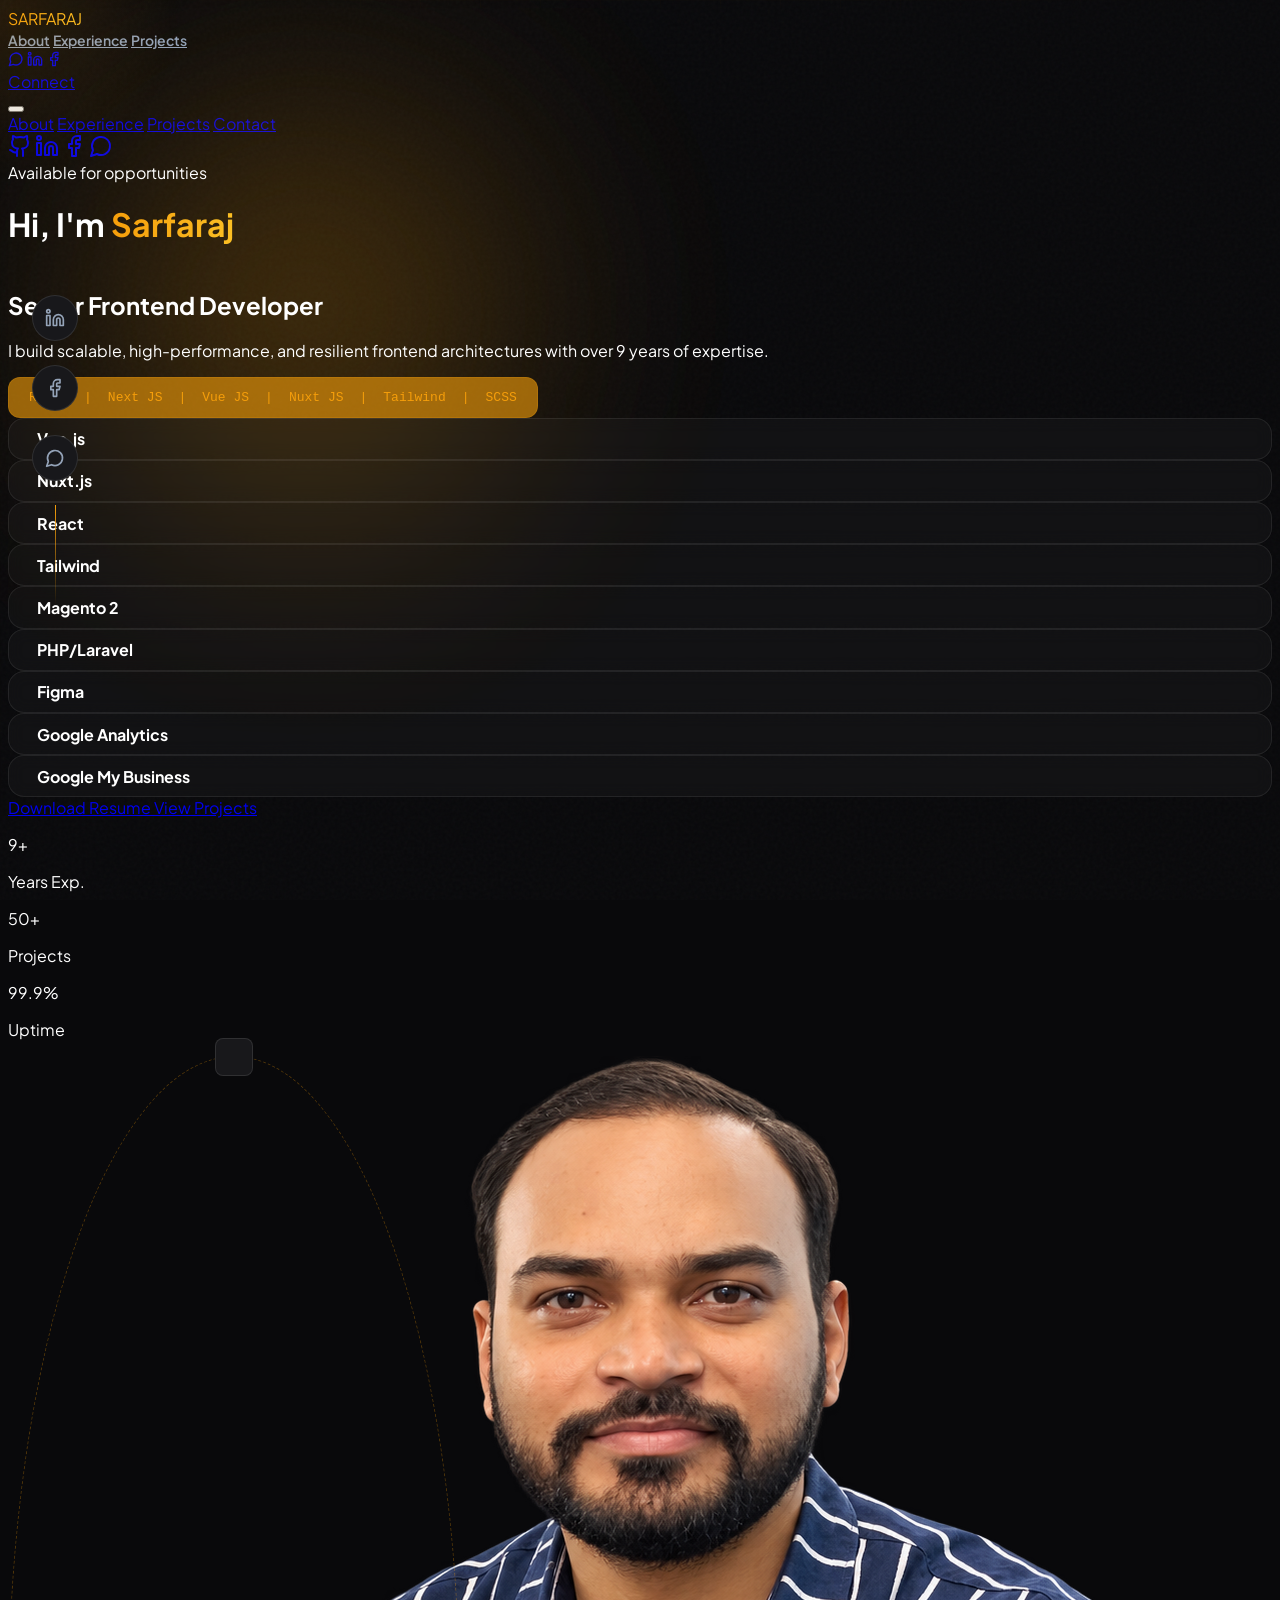
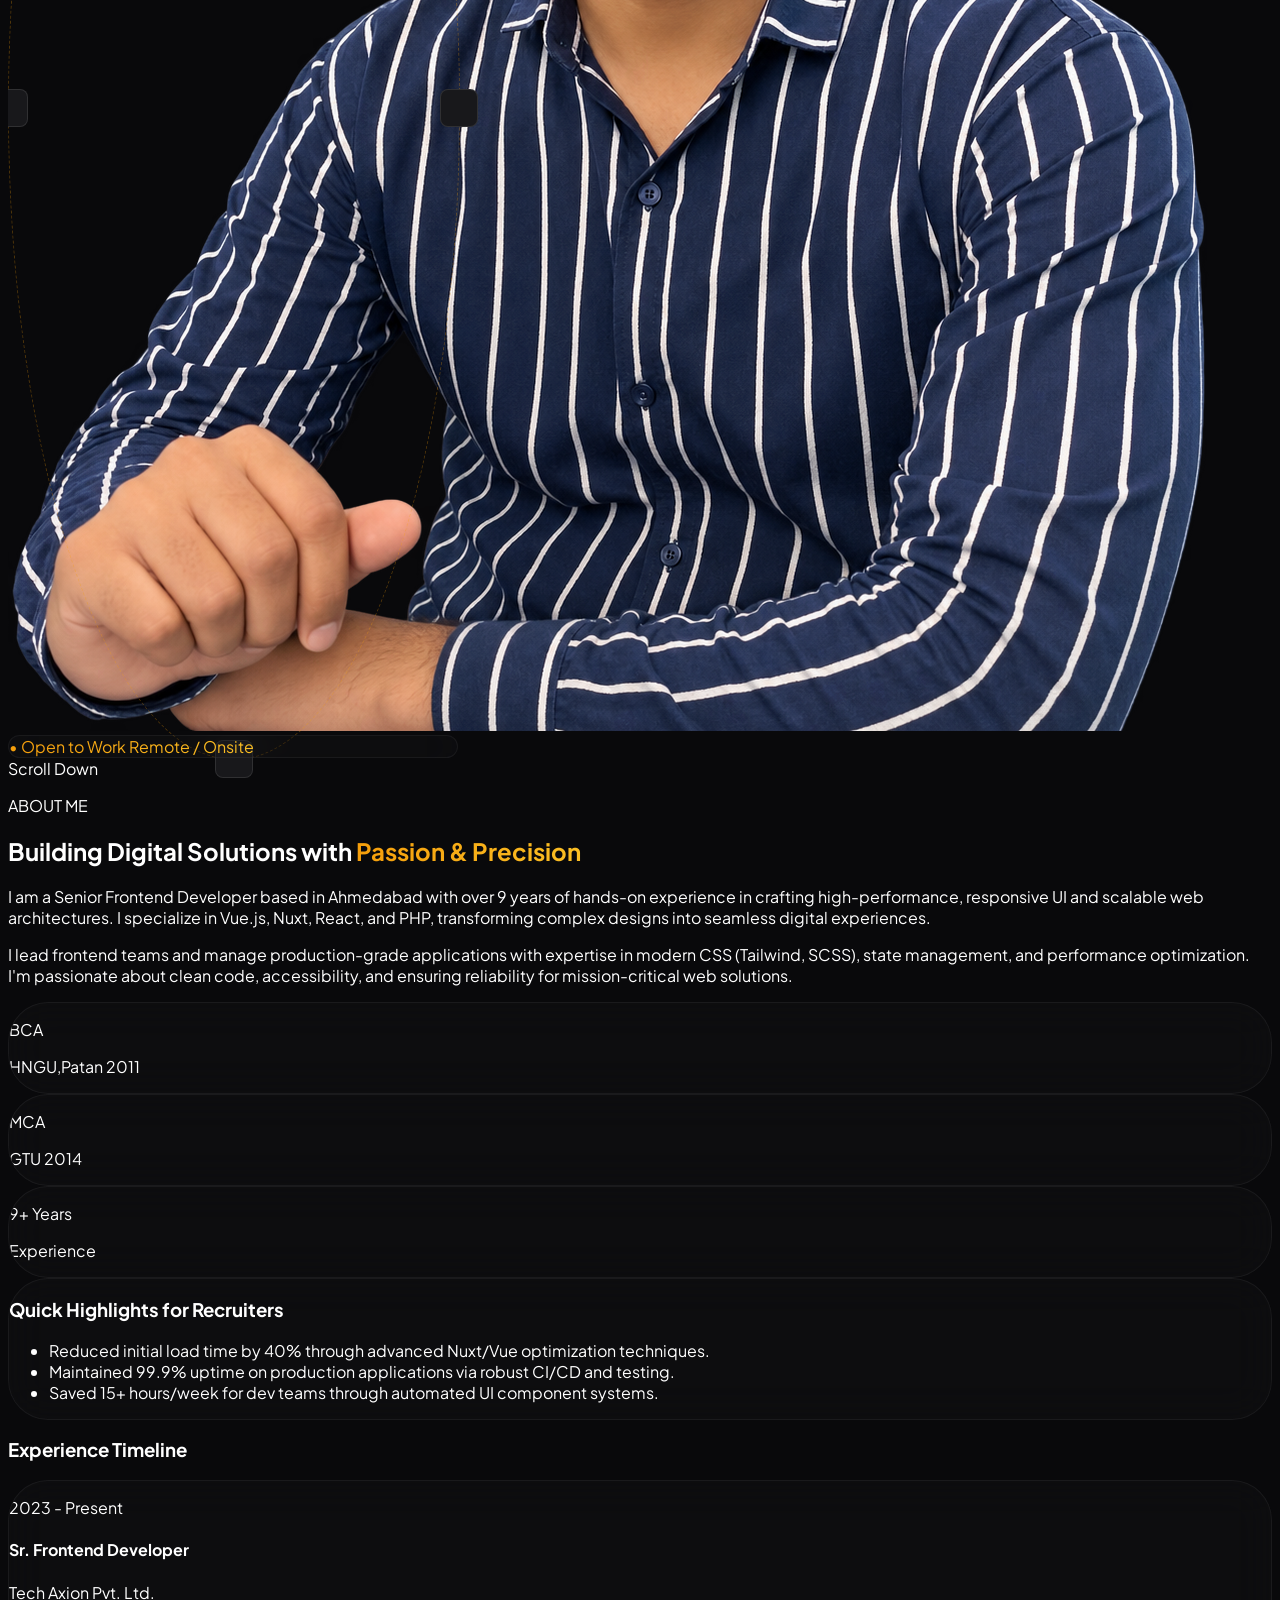
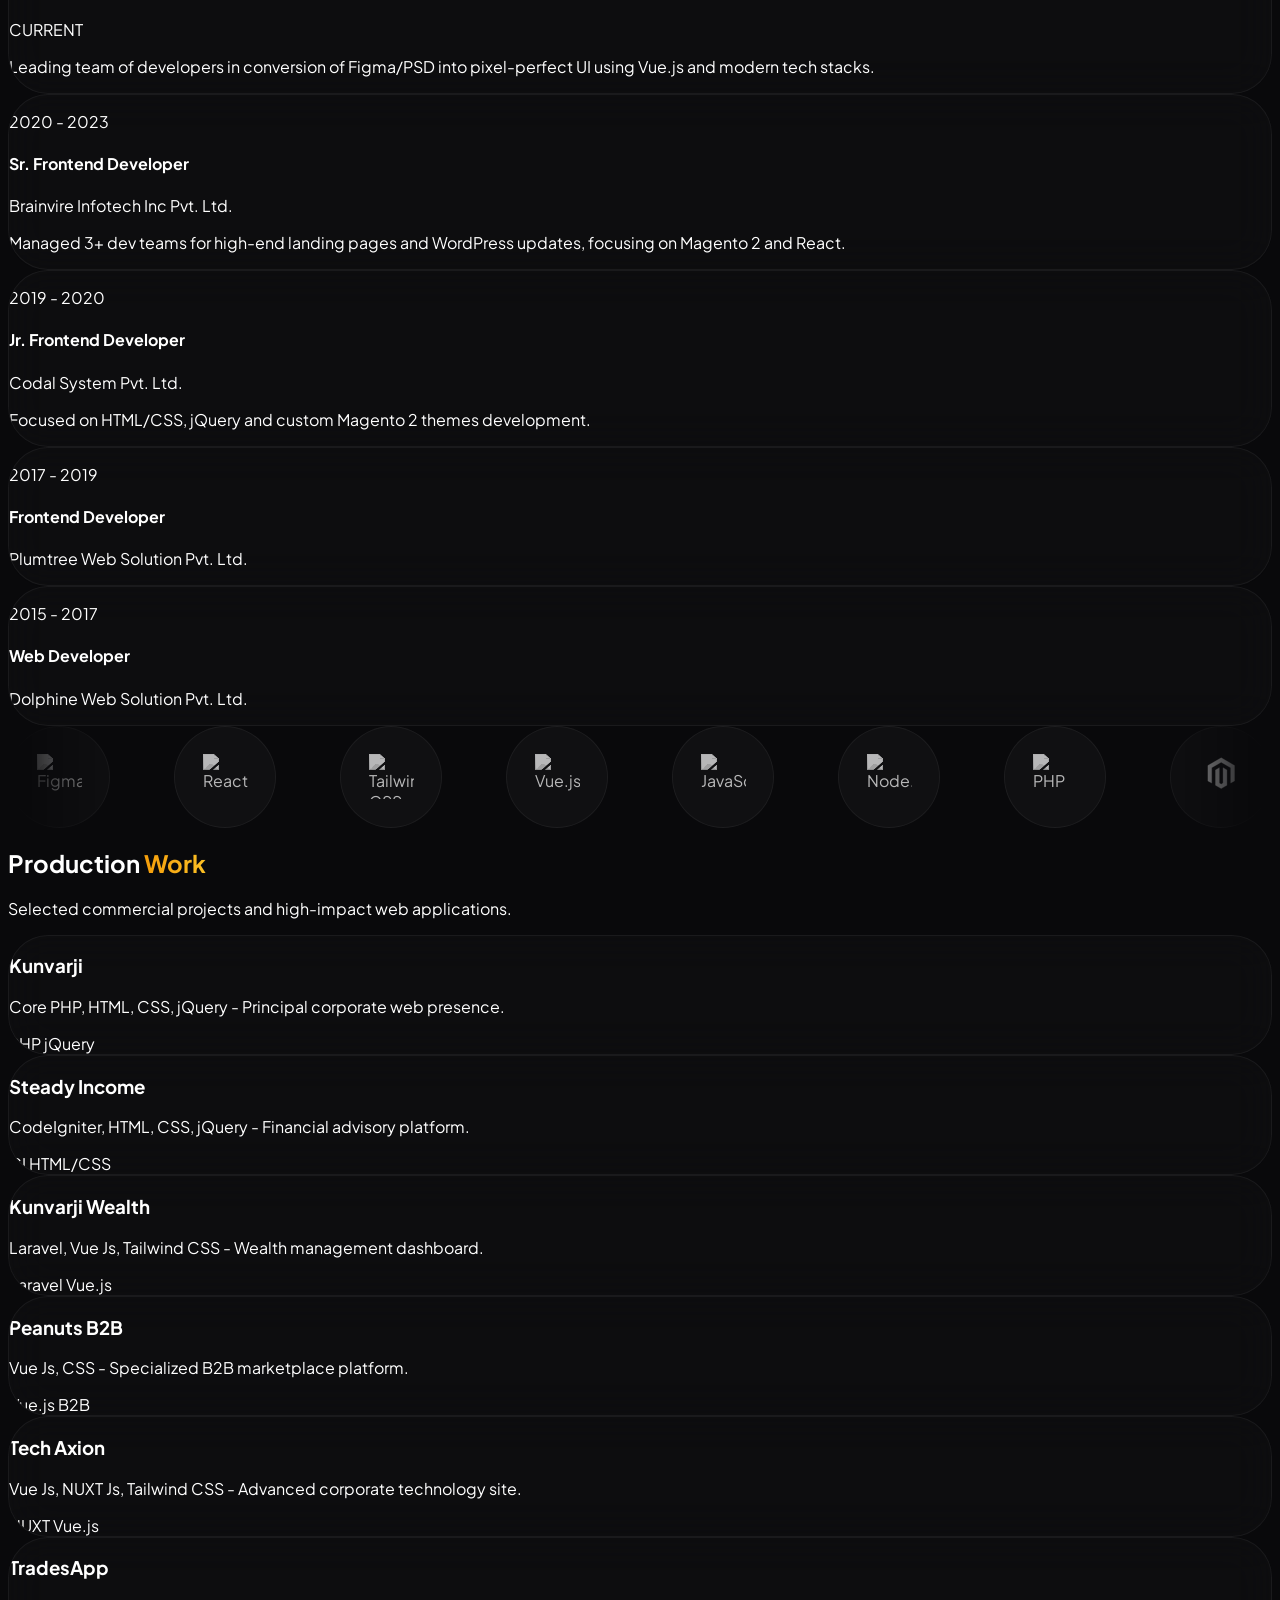
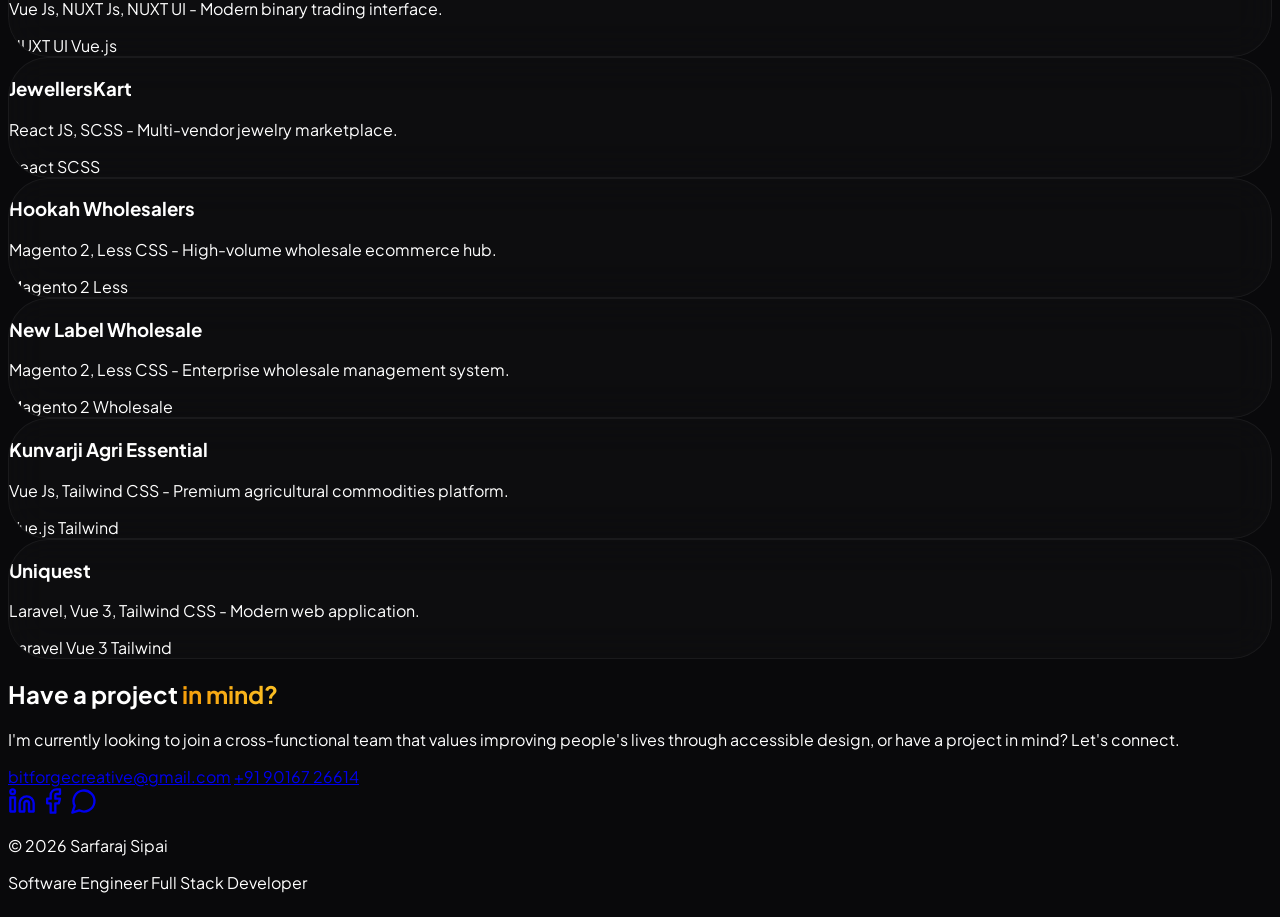
==== commit 26542b17: "updated email id" ====
--- a/index.html
+++ b/index.html
@@ -753,7 +753,7 @@
             <p class="text-text-muted max-w-xl mx-auto mb-12 text-lg">I'm currently looking to join a cross-functional team that values improving people's lives through accessible design, or have a project in mind? Let's connect.</p>
             
             <div class="flex flex-col md:flex-row items-center justify-center gap-8 mb-16">
-                <a href="mailto:sarfarajphp@gmail.com" class="text-xl sm:text-2xl md:text-3xl font-black hover:text-accent transition duration-500 flex items-center gap-3"><i data-lucide="mail" class="w-7 h-7"></i> sarfarajphp@gmail.com</a>
+                <a href="mailto:bitforgecreative@gmail.com" class="text-xl sm:text-2xl md:text-3xl font-black hover:text-accent transition duration-500 flex items-center gap-3"><i data-lucide="mail" class="w-7 h-7"></i> bitforgecreative@gmail.com</a>
                 <span class="hidden md:block w-2 h-2 bg-accent rounded-full animate-pulse"></span>
                 <a href="tel:+919016726614" class="text-2xl md:text-3xl font-black hover:text-accent transition duration-500 flex items-center gap-3"><i data-lucide="phone" class="w-7 h-7"></i> +91 90167 26614</a>
             </div>
